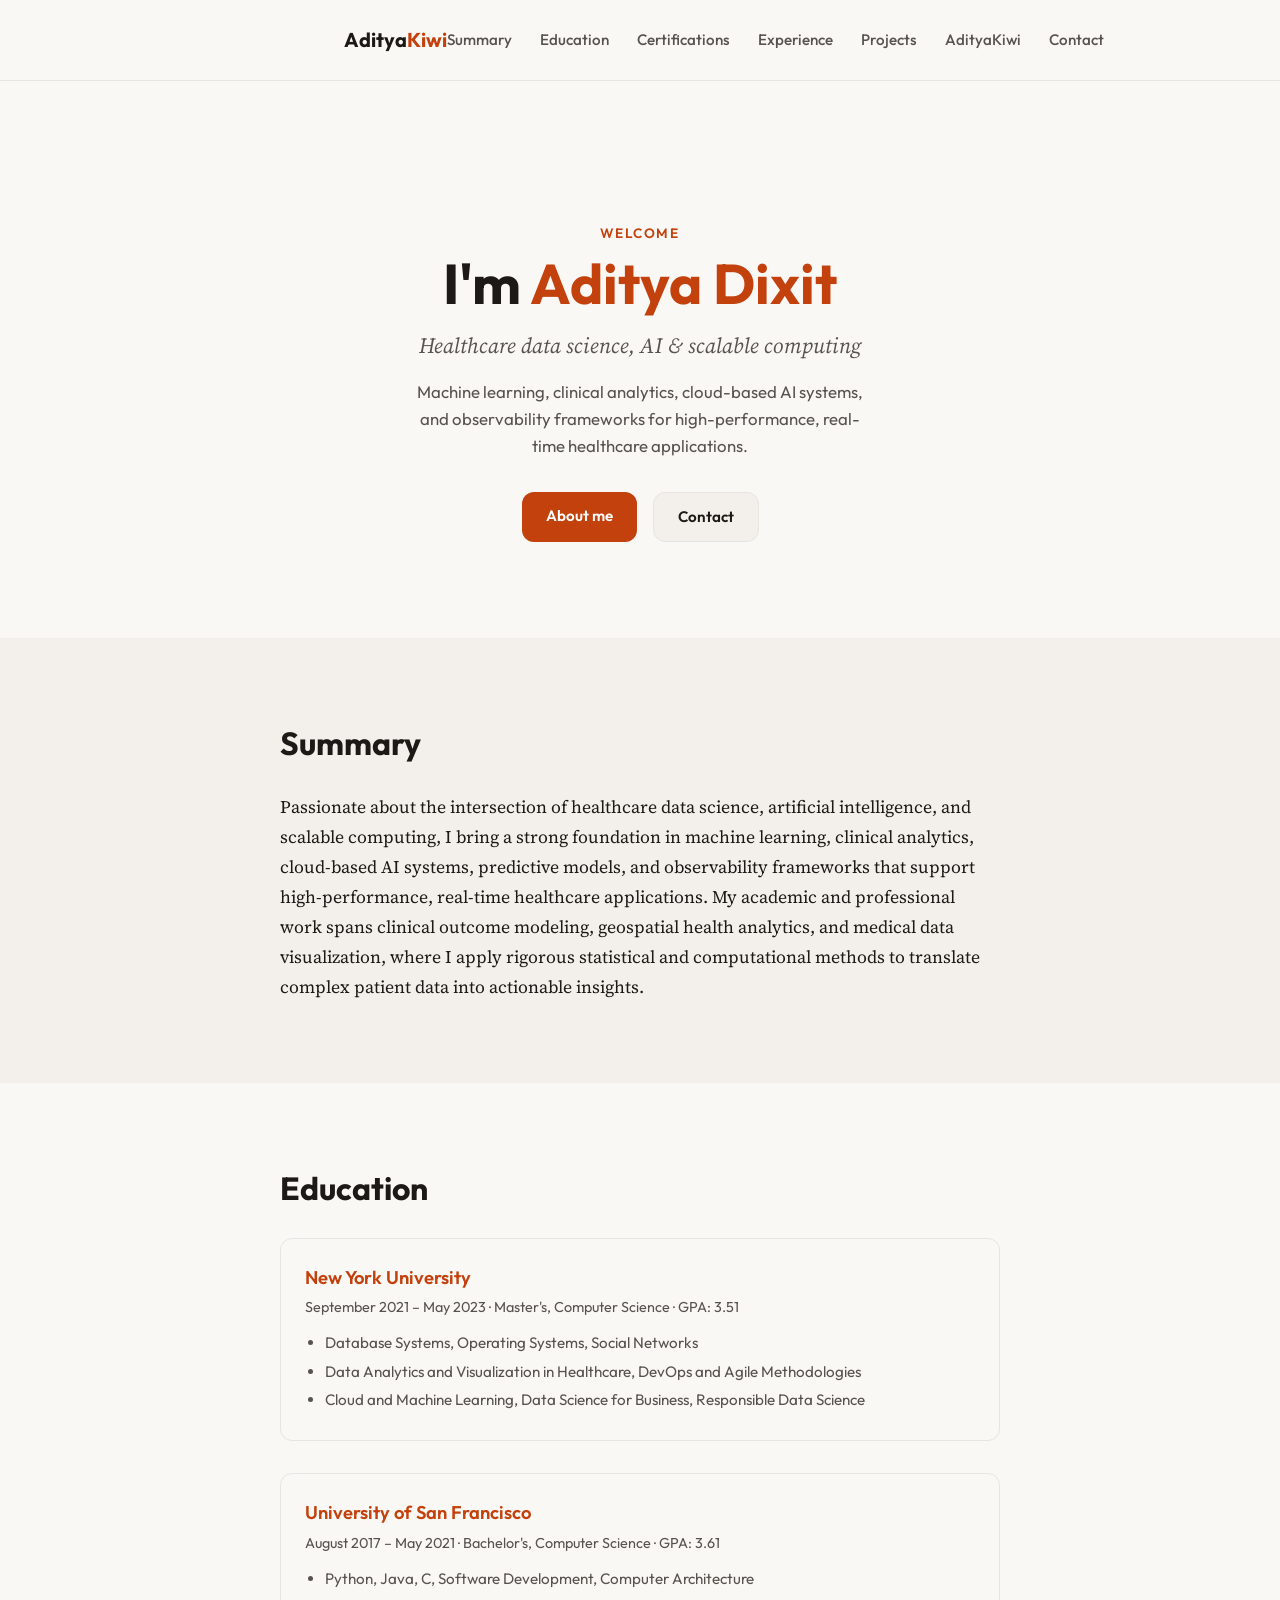
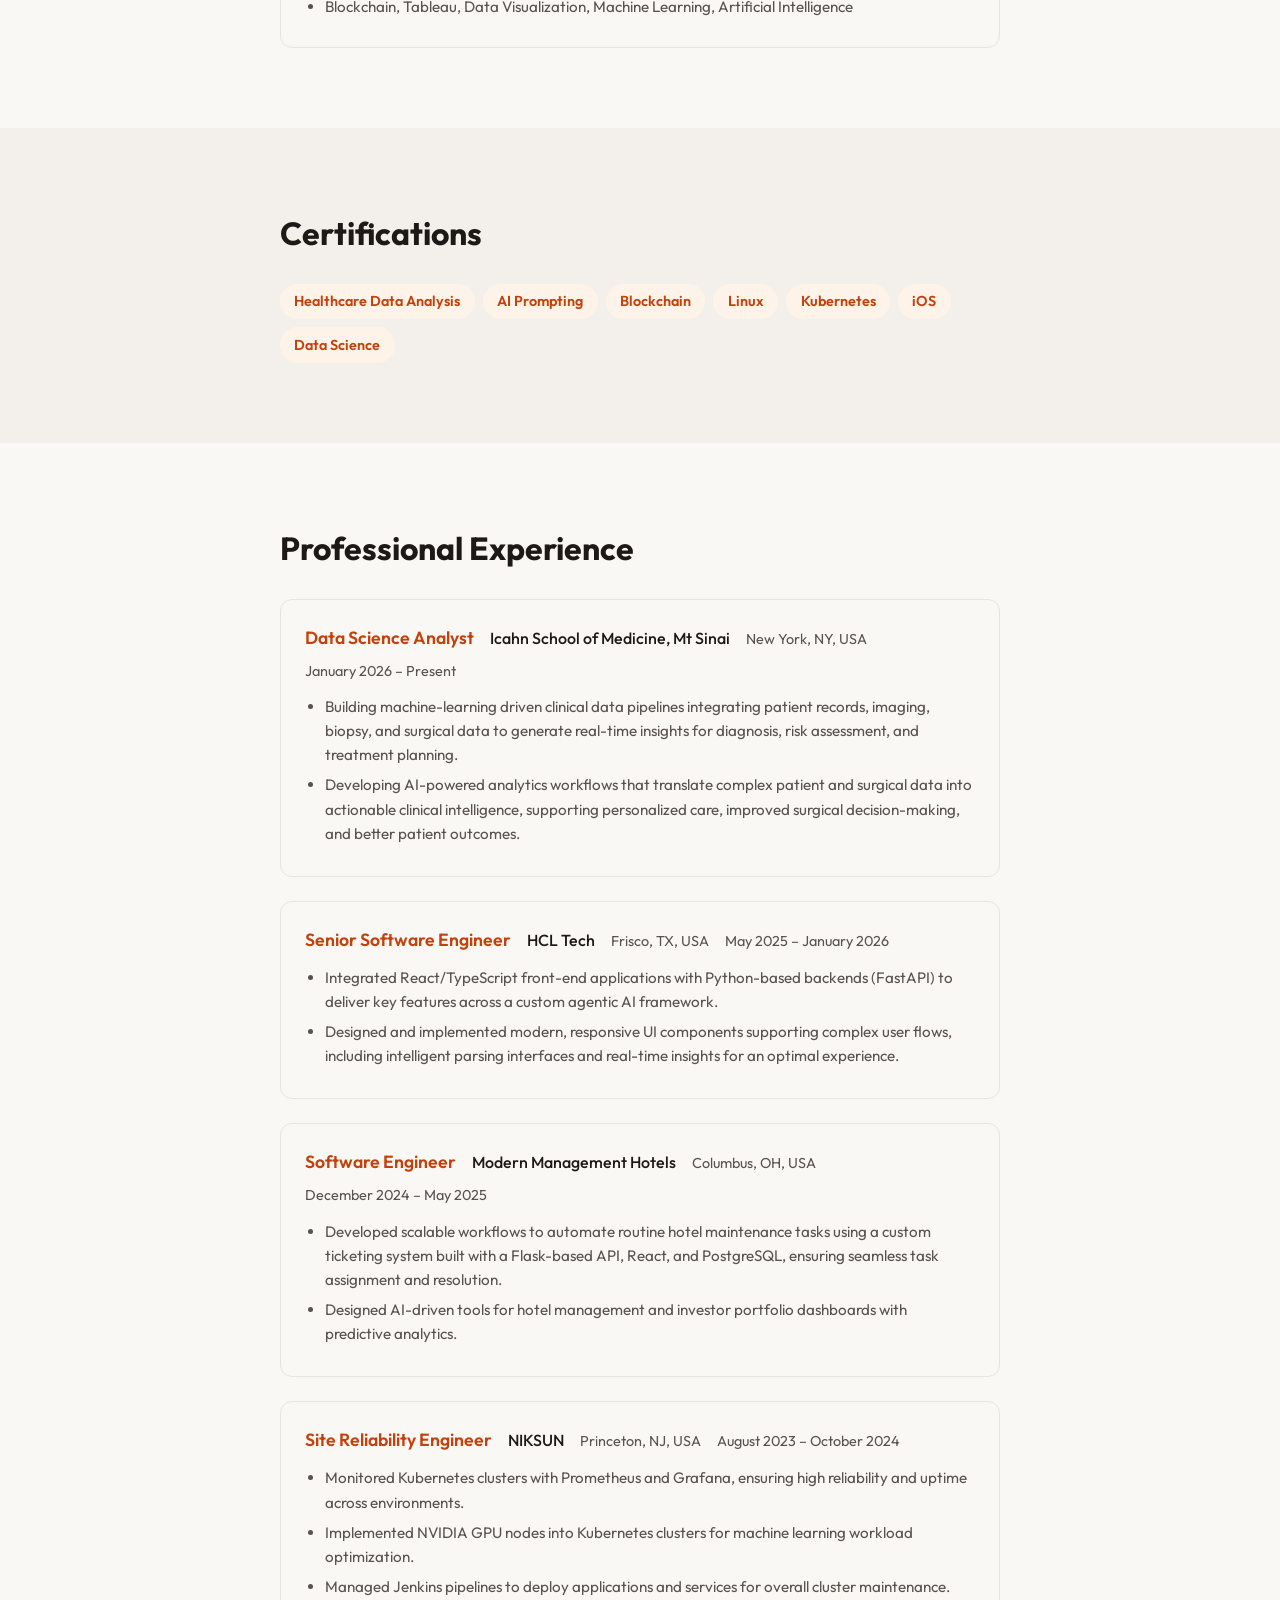
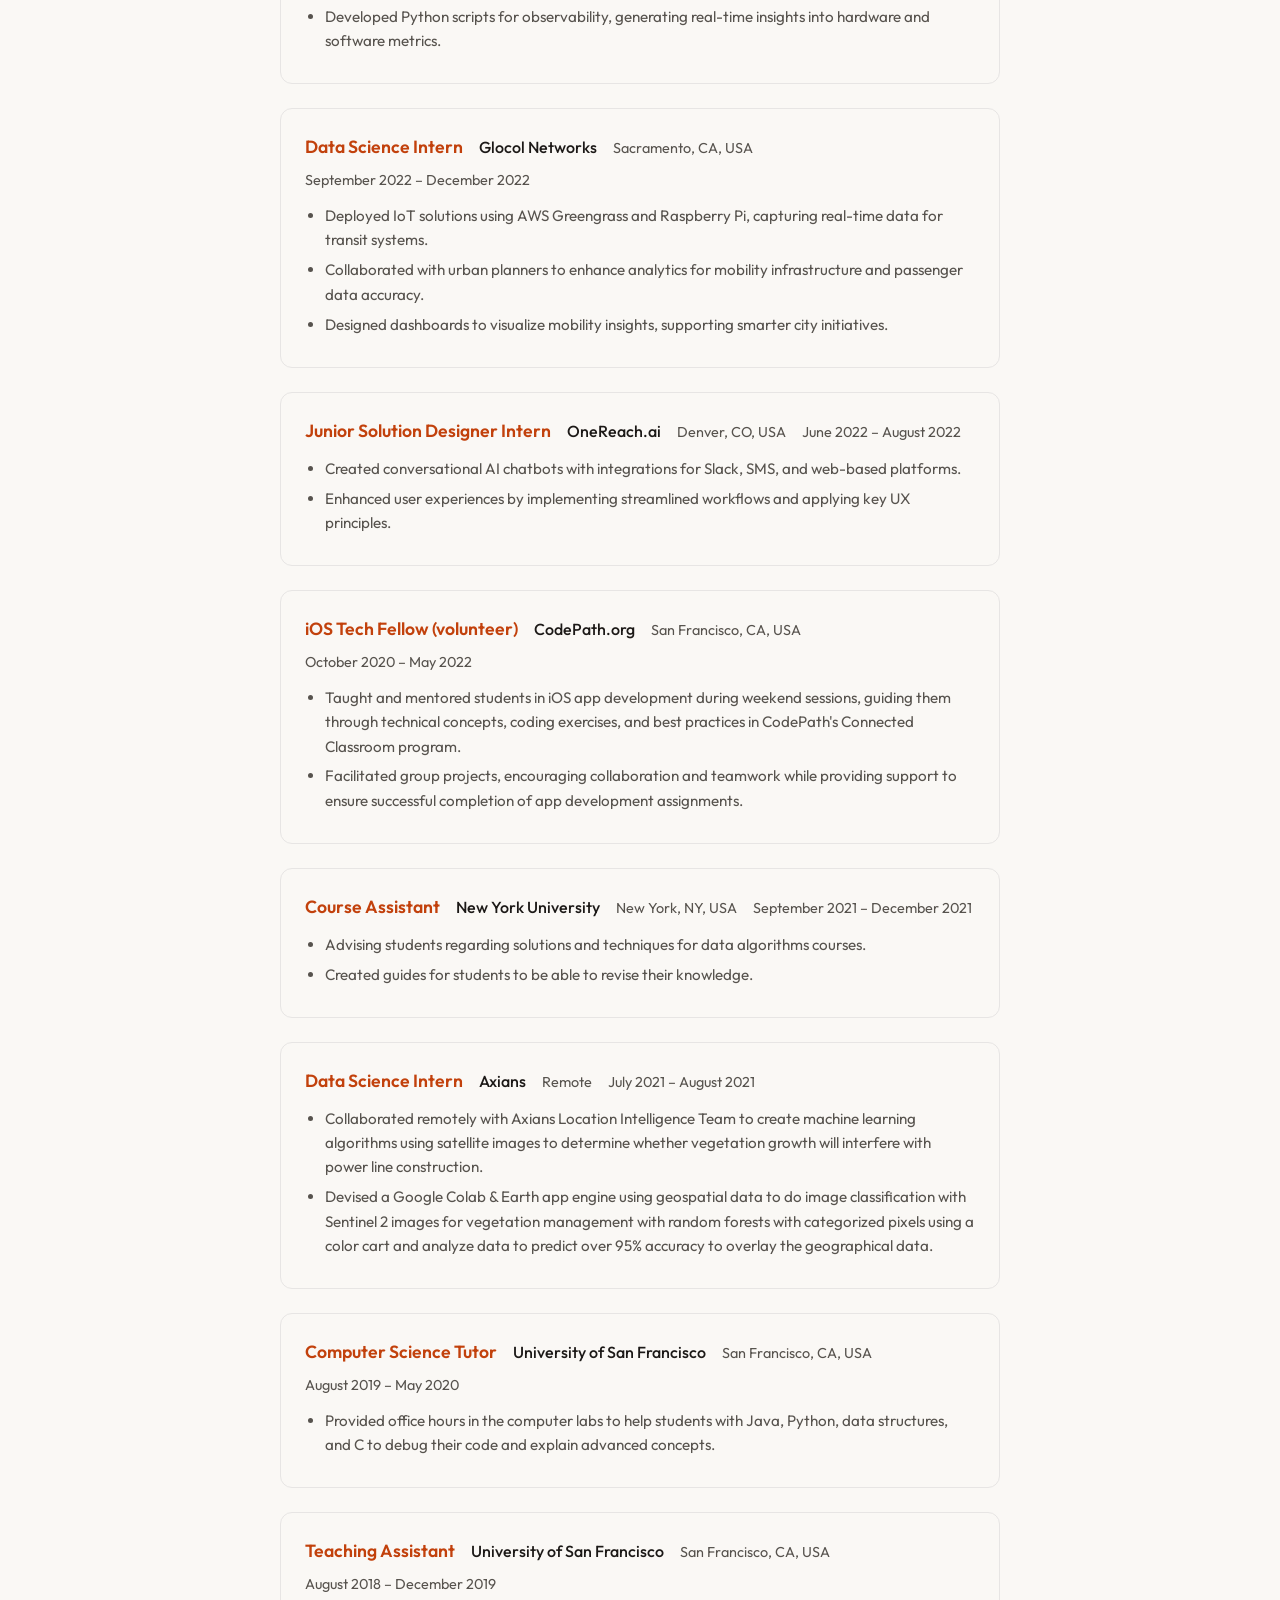
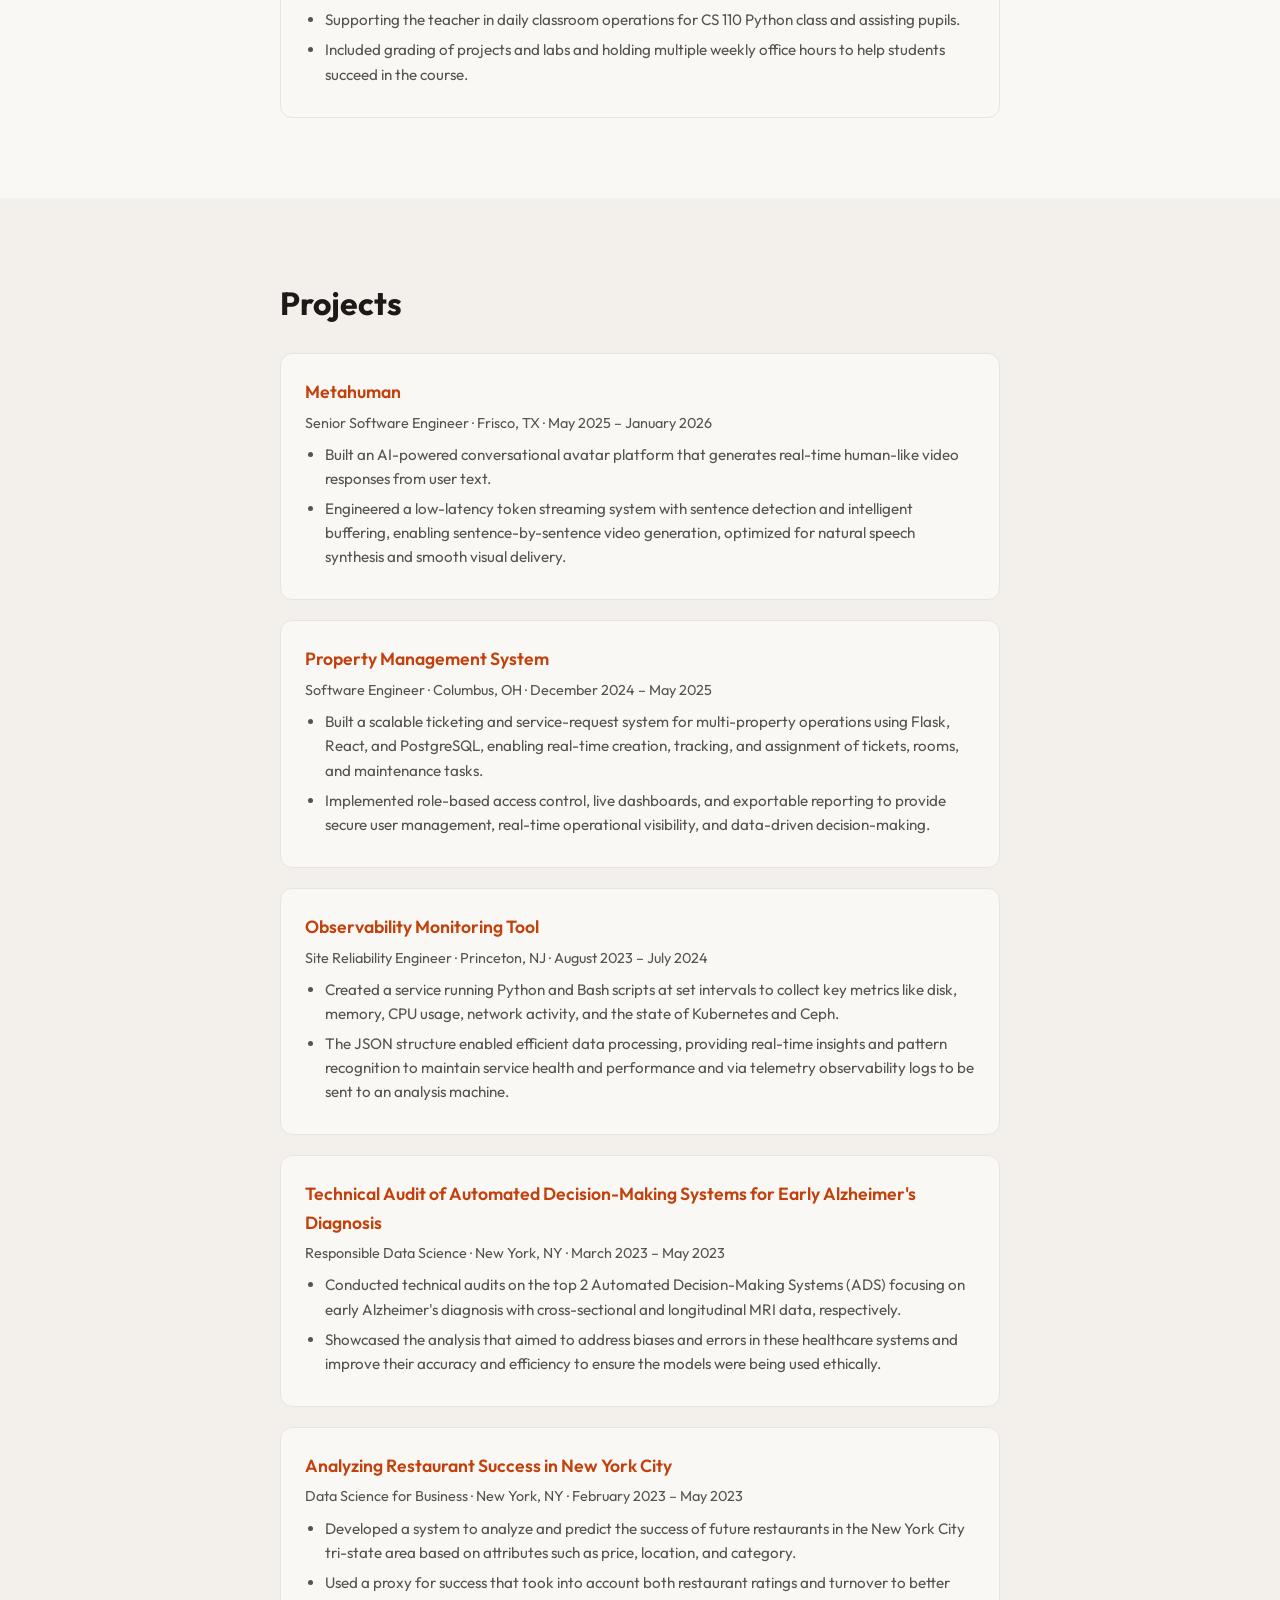
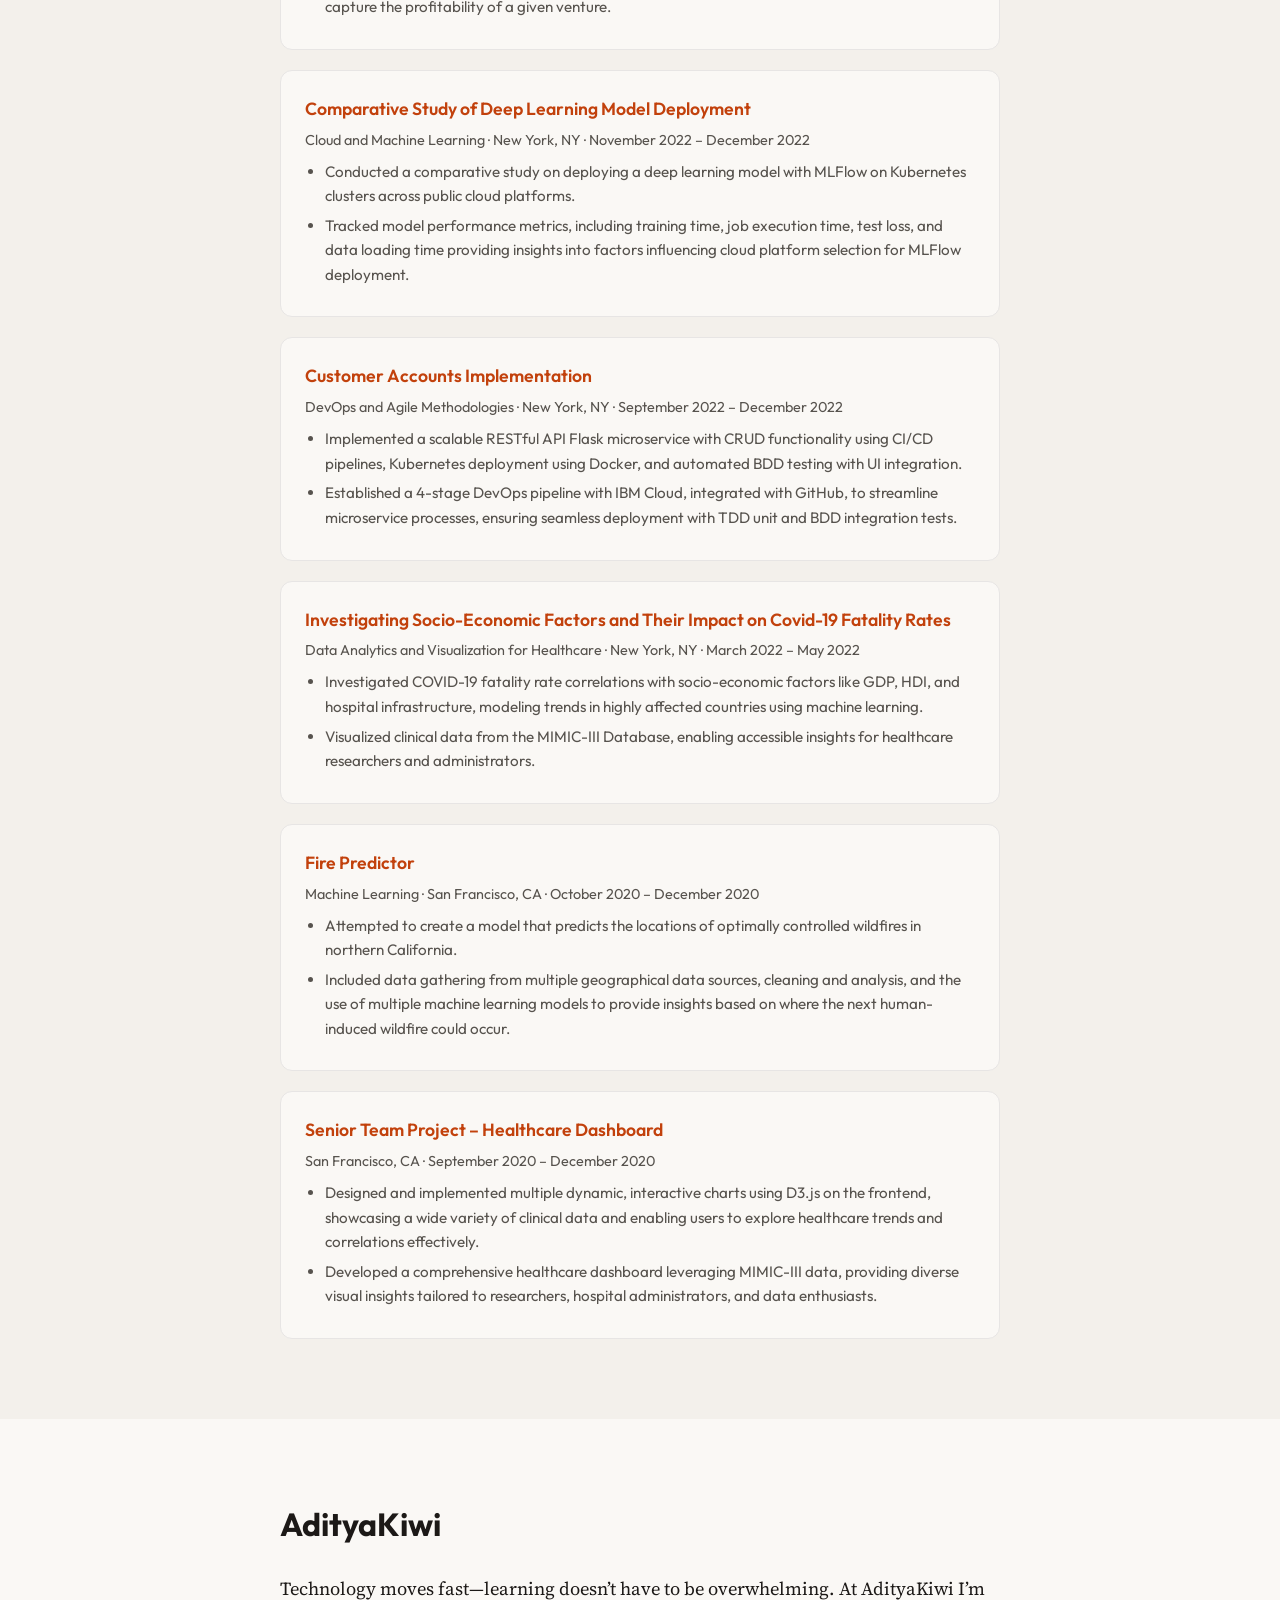
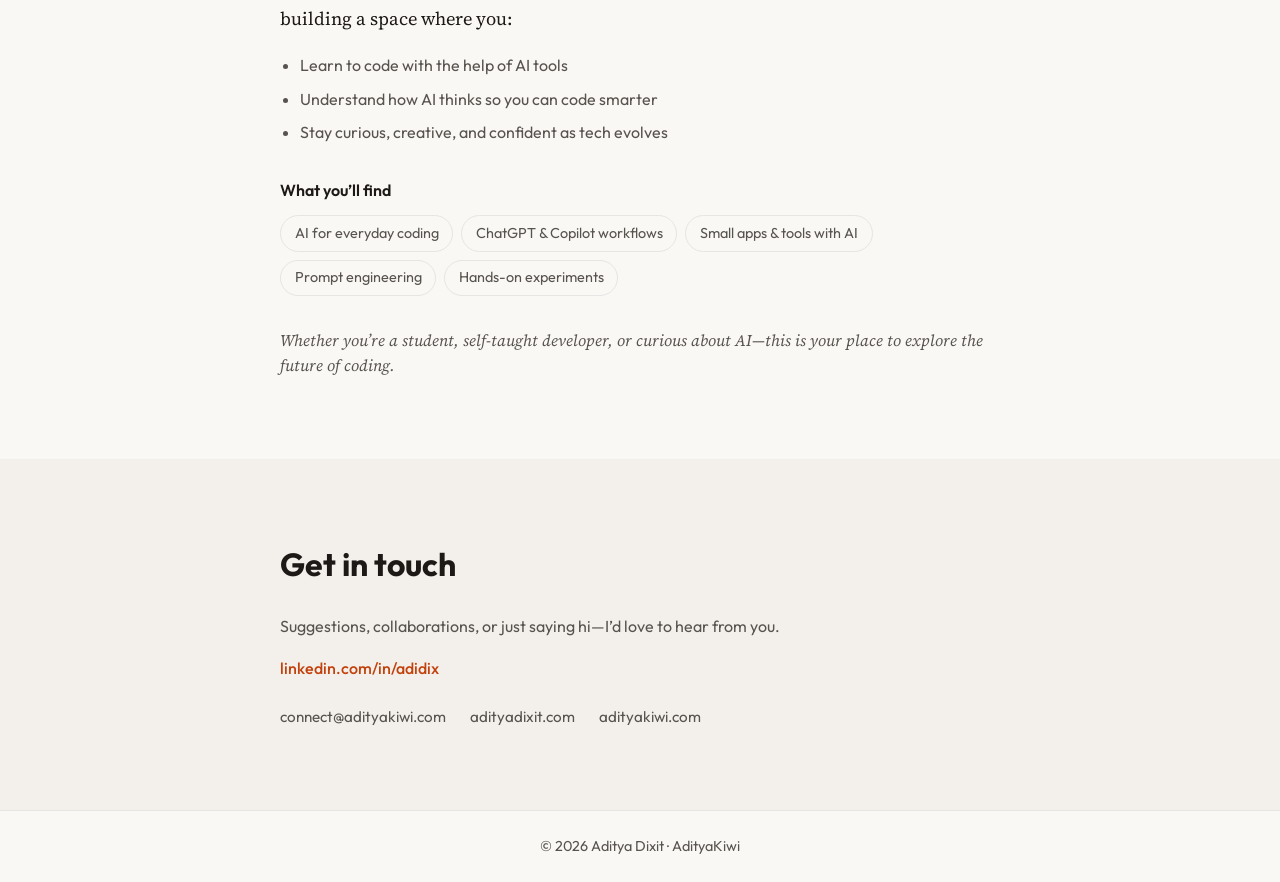
==== index.html @ f62cc9ef "Initial site with resume" ====
<!DOCTYPE html>
<html lang="en">
<head>
  <meta charset="UTF-8" />
  <meta name="viewport" content="width=device-width, initial-scale=1.0" />
  <title>Aditya Dixit · AdityaKiwi</title>
  <meta name="description" content="Aditya Dixit — Healthcare data science, AI, and scalable computing. Data Science Analyst at Icahn School of Medicine, Mt Sinai." />
  <link rel="preconnect" href="https://fonts.googleapis.com" />
  <link rel="preconnect" href="https://fonts.gstatic.com" crossorigin />
  <link href="https://fonts.googleapis.com/css2?family=Outfit:wght@400;500;600;700&family=Source+Serif+4:ital,wght@0,400;0,600;1,400&display=swap" rel="stylesheet" />
  <link rel="stylesheet" href="styles.css" />
</head>
<body>
  <header class="site-header">
    <nav class="nav">
      <a href="#top" class="logo">Aditya<span class="logo-kiwi">Kiwi</span></a>
      <ul class="nav-links">
        <li><a href="#summary">Summary</a></li>
        <li><a href="#education">Education</a></li>
        <li><a href="#certifications">Certifications</a></li>
        <li><a href="#experience">Experience</a></li>
        <li><a href="#projects">Projects</a></li>
        <li><a href="#adityakiwi">AdityaKiwi</a></li>
        <li><a href="#contact">Contact</a></li>
      </ul>
      <button class="nav-toggle" aria-label="Toggle menu">
        <span></span><span></span><span></span>
      </button>
    </nav>
  </header>

  <main id="top">
    <section class="hero">
      <p class="hero-label">Welcome</p>
      <h1 class="hero-title">I'm <span class="name">Aditya Dixit</span></h1>
      <p class="hero-tagline">Healthcare data science, AI & scalable computing</p>
      <p class="hero-bio">Machine learning, clinical analytics, cloud-based AI systems, and observability frameworks for high-performance, real-time healthcare applications.</p>
      <div class="hero-cta">
        <a href="#summary" class="btn btn-primary">About me</a>
        <a href="#contact" class="btn btn-secondary">Contact</a>
      </div>
    </section>

    <section id="summary" class="section summary">
      <div class="container">
        <h2 class="section-title">Summary</h2>
        <p class="summary-text">Passionate about the intersection of healthcare data science, artificial intelligence, and scalable computing, I bring a strong foundation in machine learning, clinical analytics, cloud-based AI systems, predictive models, and observability frameworks that support high-performance, real-time healthcare applications. My academic and professional work spans clinical outcome modeling, geospatial health analytics, and medical data visualization, where I apply rigorous statistical and computational methods to translate complex patient data into actionable insights.</p>
      </div>
    </section>

    <section id="education" class="section education">
      <div class="container">
        <h2 class="section-title">Education</h2>
        <div class="edu-list">
          <article class="edu-item">
            <div class="edu-header">
              <h3 class="edu-school">New York University</h3>
              <span class="edu-meta">September 2021 – May 2023 · Master's, Computer Science · GPA: 3.51</span>
            </div>
            <ul class="edu-details">
              <li>Database Systems, Operating Systems, Social Networks</li>
              <li>Data Analytics and Visualization in Healthcare, DevOps and Agile Methodologies</li>
              <li>Cloud and Machine Learning, Data Science for Business, Responsible Data Science</li>
            </ul>
          </article>
          <article class="edu-item">
            <div class="edu-header">
              <h3 class="edu-school">University of San Francisco</h3>
              <span class="edu-meta">August 2017 – May 2021 · Bachelor's, Computer Science · GPA: 3.61</span>
            </div>
            <ul class="edu-details">
              <li>Python, Java, C, Software Development, Computer Architecture</li>
              <li>Blockchain, Tableau, Data Visualization, Machine Learning, Artificial Intelligence</li>
            </ul>
          </article>
        </div>
      </div>
    </section>

    <section id="certifications" class="section certifications">
      <div class="container">
        <h2 class="section-title">Certifications</h2>
        <div class="cert-tags">
          <span>Healthcare Data Analysis</span>
          <span>AI Prompting</span>
          <span>Blockchain</span>
          <span>Linux</span>
          <span>Kubernetes</span>
          <span>iOS</span>
          <span>Data Science</span>
        </div>
      </div>
    </section>

    <section id="experience" class="section experience">
      <div class="container">
        <h2 class="section-title">Professional Experience</h2>
        <div class="exp-list">
          <article class="exp-item">
            <div class="exp-header">
              <h3 class="exp-role">Data Science Analyst</h3>
              <span class="exp-company">Icahn School of Medicine, Mt Sinai</span>
              <span class="exp-place">New York, NY, USA</span>
              <span class="exp-date">January 2026 – Present</span>
            </div>
            <ul class="exp-bullets">
              <li>Building machine-learning driven clinical data pipelines integrating patient records, imaging, biopsy, and surgical data to generate real-time insights for diagnosis, risk assessment, and treatment planning.</li>
              <li>Developing AI-powered analytics workflows that translate complex patient and surgical data into actionable clinical intelligence, supporting personalized care, improved surgical decision-making, and better patient outcomes.</li>
            </ul>
          </article>
          <article class="exp-item">
            <div class="exp-header">
              <h3 class="exp-role">Senior Software Engineer</h3>
              <span class="exp-company">HCL Tech</span>
              <span class="exp-place">Frisco, TX, USA</span>
              <span class="exp-date">May 2025 – January 2026</span>
            </div>
            <ul class="exp-bullets">
              <li>Integrated React/TypeScript front-end applications with Python-based backends (FastAPI) to deliver key features across a custom agentic AI framework.</li>
              <li>Designed and implemented modern, responsive UI components supporting complex user flows, including intelligent parsing interfaces and real-time insights for an optimal experience.</li>
            </ul>
          </article>
          <article class="exp-item">
            <div class="exp-header">
              <h3 class="exp-role">Software Engineer</h3>
              <span class="exp-company">Modern Management Hotels</span>
              <span class="exp-place">Columbus, OH, USA</span>
              <span class="exp-date">December 2024 – May 2025</span>
            </div>
            <ul class="exp-bullets">
              <li>Developed scalable workflows to automate routine hotel maintenance tasks using a custom ticketing system built with a Flask-based API, React, and PostgreSQL, ensuring seamless task assignment and resolution.</li>
              <li>Designed AI-driven tools for hotel management and investor portfolio dashboards with predictive analytics.</li>
            </ul>
          </article>
          <article class="exp-item">
            <div class="exp-header">
              <h3 class="exp-role">Site Reliability Engineer</h3>
              <span class="exp-company">NIKSUN</span>
              <span class="exp-place">Princeton, NJ, USA</span>
              <span class="exp-date">August 2023 – October 2024</span>
            </div>
            <ul class="exp-bullets">
              <li>Monitored Kubernetes clusters with Prometheus and Grafana, ensuring high reliability and uptime across environments.</li>
              <li>Implemented NVIDIA GPU nodes into Kubernetes clusters for machine learning workload optimization.</li>
              <li>Managed Jenkins pipelines to deploy applications and services for overall cluster maintenance.</li>
              <li>Developed Python scripts for observability, generating real-time insights into hardware and software metrics.</li>
            </ul>
          </article>
          <article class="exp-item">
            <div class="exp-header">
              <h3 class="exp-role">Data Science Intern</h3>
              <span class="exp-company">Glocol Networks</span>
              <span class="exp-place">Sacramento, CA, USA</span>
              <span class="exp-date">September 2022 – December 2022</span>
            </div>
            <ul class="exp-bullets">
              <li>Deployed IoT solutions using AWS Greengrass and Raspberry Pi, capturing real-time data for transit systems.</li>
              <li>Collaborated with urban planners to enhance analytics for mobility infrastructure and passenger data accuracy.</li>
              <li>Designed dashboards to visualize mobility insights, supporting smarter city initiatives.</li>
            </ul>
          </article>
          <article class="exp-item">
            <div class="exp-header">
              <h3 class="exp-role">Junior Solution Designer Intern</h3>
              <span class="exp-company">OneReach.ai</span>
              <span class="exp-place">Denver, CO, USA</span>
              <span class="exp-date">June 2022 – August 2022</span>
            </div>
            <ul class="exp-bullets">
              <li>Created conversational AI chatbots with integrations for Slack, SMS, and web-based platforms.</li>
              <li>Enhanced user experiences by implementing streamlined workflows and applying key UX principles.</li>
            </ul>
          </article>
          <article class="exp-item">
            <div class="exp-header">
              <h3 class="exp-role">iOS Tech Fellow (volunteer)</h3>
              <span class="exp-company">CodePath.org</span>
              <span class="exp-place">San Francisco, CA, USA</span>
              <span class="exp-date">October 2020 – May 2022</span>
            </div>
            <ul class="exp-bullets">
              <li>Taught and mentored students in iOS app development during weekend sessions, guiding them through technical concepts, coding exercises, and best practices in CodePath's Connected Classroom program.</li>
              <li>Facilitated group projects, encouraging collaboration and teamwork while providing support to ensure successful completion of app development assignments.</li>
            </ul>
          </article>
          <article class="exp-item">
            <div class="exp-header">
              <h3 class="exp-role">Course Assistant</h3>
              <span class="exp-company">New York University</span>
              <span class="exp-place">New York, NY, USA</span>
              <span class="exp-date">September 2021 – December 2021</span>
            </div>
            <ul class="exp-bullets">
              <li>Advising students regarding solutions and techniques for data algorithms courses.</li>
              <li>Created guides for students to be able to revise their knowledge.</li>
            </ul>
          </article>
          <article class="exp-item">
            <div class="exp-header">
              <h3 class="exp-role">Data Science Intern</h3>
              <span class="exp-company">Axians</span>
              <span class="exp-place">Remote</span>
              <span class="exp-date">July 2021 – August 2021</span>
            </div>
            <ul class="exp-bullets">
              <li>Collaborated remotely with Axians Location Intelligence Team to create machine learning algorithms using satellite images to determine whether vegetation growth will interfere with power line construction.</li>
              <li>Devised a Google Colab & Earth app engine using geospatial data to do image classification with Sentinel 2 images for vegetation management with random forests with categorized pixels using a color cart and analyze data to predict over 95% accuracy to overlay the geographical data.</li>
            </ul>
          </article>
          <article class="exp-item">
            <div class="exp-header">
              <h3 class="exp-role">Computer Science Tutor</h3>
              <span class="exp-company">University of San Francisco</span>
              <span class="exp-place">San Francisco, CA, USA</span>
              <span class="exp-date">August 2019 – May 2020</span>
            </div>
            <ul class="exp-bullets">
              <li>Provided office hours in the computer labs to help students with Java, Python, data structures, and C to debug their code and explain advanced concepts.</li>
            </ul>
          </article>
          <article class="exp-item">
            <div class="exp-header">
              <h3 class="exp-role">Teaching Assistant</h3>
              <span class="exp-company">University of San Francisco</span>
              <span class="exp-place">San Francisco, CA, USA</span>
              <span class="exp-date">August 2018 – December 2019</span>
            </div>
            <ul class="exp-bullets">
              <li>Supporting the teacher in daily classroom operations for CS 110 Python class and assisting pupils.</li>
              <li>Included grading of projects and labs and holding multiple weekly office hours to help students succeed in the course.</li>
            </ul>
          </article>
        </div>
      </div>
    </section>

    <section id="projects" class="section projects">
      <div class="container">
        <h2 class="section-title">Projects</h2>
        <div class="project-list">
          <article class="project-card">
            <h3>Metahuman</h3>
            <p class="project-meta">Senior Software Engineer · Frisco, TX · May 2025 – January 2026</p>
            <ul class="project-bullets">
              <li>Built an AI-powered conversational avatar platform that generates real-time human-like video responses from user text.</li>
              <li>Engineered a low-latency token streaming system with sentence detection and intelligent buffering, enabling sentence-by-sentence video generation, optimized for natural speech synthesis and smooth visual delivery.</li>
            </ul>
          </article>
          <article class="project-card">
            <h3>Property Management System</h3>
            <p class="project-meta">Software Engineer · Columbus, OH · December 2024 – May 2025</p>
            <ul class="project-bullets">
              <li>Built a scalable ticketing and service-request system for multi-property operations using Flask, React, and PostgreSQL, enabling real-time creation, tracking, and assignment of tickets, rooms, and maintenance tasks.</li>
              <li>Implemented role-based access control, live dashboards, and exportable reporting to provide secure user management, real-time operational visibility, and data-driven decision-making.</li>
            </ul>
          </article>
          <article class="project-card">
            <h3>Observability Monitoring Tool</h3>
            <p class="project-meta">Site Reliability Engineer · Princeton, NJ · August 2023 – July 2024</p>
            <ul class="project-bullets">
              <li>Created a service running Python and Bash scripts at set intervals to collect key metrics like disk, memory, CPU usage, network activity, and the state of Kubernetes and Ceph.</li>
              <li>The JSON structure enabled efficient data processing, providing real-time insights and pattern recognition to maintain service health and performance and via telemetry observability logs to be sent to an analysis machine.</li>
            </ul>
          </article>
          <article class="project-card">
            <h3>Technical Audit of Automated Decision-Making Systems for Early Alzheimer's Diagnosis</h3>
            <p class="project-meta">Responsible Data Science · New York, NY · March 2023 – May 2023</p>
            <ul class="project-bullets">
              <li>Conducted technical audits on the top 2 Automated Decision-Making Systems (ADS) focusing on early Alzheimer's diagnosis with cross-sectional and longitudinal MRI data, respectively.</li>
              <li>Showcased the analysis that aimed to address biases and errors in these healthcare systems and improve their accuracy and efficiency to ensure the models were being used ethically.</li>
            </ul>
          </article>
          <article class="project-card">
            <h3>Analyzing Restaurant Success in New York City</h3>
            <p class="project-meta">Data Science for Business · New York, NY · February 2023 – May 2023</p>
            <ul class="project-bullets">
              <li>Developed a system to analyze and predict the success of future restaurants in the New York City tri-state area based on attributes such as price, location, and category.</li>
              <li>Used a proxy for success that took into account both restaurant ratings and turnover to better capture the profitability of a given venture.</li>
            </ul>
          </article>
          <article class="project-card">
            <h3>Comparative Study of Deep Learning Model Deployment</h3>
            <p class="project-meta">Cloud and Machine Learning · New York, NY · November 2022 – December 2022</p>
            <ul class="project-bullets">
              <li>Conducted a comparative study on deploying a deep learning model with MLFlow on Kubernetes clusters across public cloud platforms.</li>
              <li>Tracked model performance metrics, including training time, job execution time, test loss, and data loading time providing insights into factors influencing cloud platform selection for MLFlow deployment.</li>
            </ul>
          </article>
          <article class="project-card">
            <h3>Customer Accounts Implementation</h3>
            <p class="project-meta">DevOps and Agile Methodologies · New York, NY · September 2022 – December 2022</p>
            <ul class="project-bullets">
              <li>Implemented a scalable RESTful API Flask microservice with CRUD functionality using CI/CD pipelines, Kubernetes deployment using Docker, and automated BDD testing with UI integration.</li>
              <li>Established a 4-stage DevOps pipeline with IBM Cloud, integrated with GitHub, to streamline microservice processes, ensuring seamless deployment with TDD unit and BDD integration tests.</li>
            </ul>
          </article>
          <article class="project-card">
            <h3>Investigating Socio-Economic Factors and Their Impact on Covid-19 Fatality Rates</h3>
            <p class="project-meta">Data Analytics and Visualization for Healthcare · New York, NY · March 2022 – May 2022</p>
            <ul class="project-bullets">
              <li>Investigated COVID-19 fatality rate correlations with socio-economic factors like GDP, HDI, and hospital infrastructure, modeling trends in highly affected countries using machine learning.</li>
              <li>Visualized clinical data from the MIMIC-III Database, enabling accessible insights for healthcare researchers and administrators.</li>
            </ul>
          </article>
          <article class="project-card">
            <h3>Fire Predictor</h3>
            <p class="project-meta">Machine Learning · San Francisco, CA · October 2020 – December 2020</p>
            <ul class="project-bullets">
              <li>Attempted to create a model that predicts the locations of optimally controlled wildfires in northern California.</li>
              <li>Included data gathering from multiple geographical data sources, cleaning and analysis, and the use of multiple machine learning models to provide insights based on where the next human-induced wildfire could occur.</li>
            </ul>
          </article>
          <article class="project-card">
            <h3>Senior Team Project – Healthcare Dashboard</h3>
            <p class="project-meta">San Francisco, CA · September 2020 – December 2020</p>
            <ul class="project-bullets">
              <li>Designed and implemented multiple dynamic, interactive charts using D3.js on the frontend, showcasing a wide variety of clinical data and enabling users to explore healthcare trends and correlations effectively.</li>
              <li>Developed a comprehensive healthcare dashboard leveraging MIMIC-III data, providing diverse visual insights tailored to researchers, hospital administrators, and data enthusiasts.</li>
            </ul>
          </article>
        </div>
      </div>
    </section>

    <section id="adityakiwi" class="section adityakiwi">
      <div class="container">
        <h2 class="section-title">AdityaKiwi</h2>
        <p class="adityakiwi-intro">Technology moves fast—learning doesn’t have to be overwhelming. At AdityaKiwi I’m building a space where you:</p>
        <ul class="adityakiwi-list">
          <li>Learn to code with the help of AI tools</li>
          <li>Understand how AI thinks so you can code smarter</li>
          <li>Stay curious, creative, and confident as tech evolves</li>
        </ul>
        <div class="adityakiwi-topics">
          <h3>What you’ll find</h3>
          <div class="topic-tags">
            <span>AI for everyday coding</span>
            <span>ChatGPT & Copilot workflows</span>
            <span>Small apps & tools with AI</span>
            <span>Prompt engineering</span>
            <span>Hands-on experiments</span>
          </div>
        </div>
        <p class="adityakiwi-cta">Whether you’re a student, self-taught developer, or curious about AI—this is your place to explore the future of coding.</p>
      </div>
    </section>

    <section id="contact" class="section contact">
      <div class="container">
        <h2 class="section-title">Get in touch</h2>
        <p class="contact-text">Suggestions, collaborations, or just saying hi—I’d love to hear from you.</p>
        <div class="contact-main">
          <a href="https://linkedin.com/in/adidix" target="_blank" rel="noopener" class="contact-item">linkedin.com/in/adidix</a>
        </div>
        <div class="contact-links">
          <a href="mailto:connect@adityakiwi.com">connect@adityakiwi.com</a>
          <a href="https://adityadixit.com" target="_blank" rel="noopener">adityadixit.com</a>
          <a href="https://adityakiwi.com" target="_blank" rel="noopener">adityakiwi.com</a>
        </div>
      </div>
    </section>
  </main>

  <footer class="site-footer">
    <div class="container">
      <p>© <span id="year"></span> Aditya Dixit · AdityaKiwi</p>
    </div>
  </footer>

  <script src="main.js"></script>
</body>
</html>
---- styles.css ----
/* --- Variables --- */
:root {
  --bg: #faf8f5;
  --bg-section: #f3f0eb;
  --text: #1c1917;
  --text-muted: #57534e;
  --accent: #c2410c;
  --accent-soft: #fef3e8;
  --border: #e7e5e4;
  --font-sans: "Outfit", system-ui, sans-serif;
  --font-serif: "Source Serif 4", Georgia, serif;
  --container: min(90vw, 720px);
  --space: 1.5rem;
  --radius: 12px;
}

/* --- Reset & base --- */
*, *::before, *::after { box-sizing: border-box; }
html { scroll-behavior: smooth; }
body {
  margin: 0;
  font-family: var(--font-sans);
  font-size: 1rem;
  line-height: 1.6;
  color: var(--text);
  background: var(--bg);
}

a { color: var(--accent); text-decoration: none; }
a:hover { text-decoration: underline; }

/* --- Header --- */
.site-header {
  position: sticky;
  top: 0;
  z-index: 100;
  background: rgba(250, 248, 245, 0.92);
  backdrop-filter: blur(10px);
  border-bottom: 1px solid var(--border);
}

.nav {
  max-width: var(--container);
  margin: 0 auto;
  padding: var(--space) 5vw;
  display: flex;
  align-items: center;
  justify-content: space-between;
}

.logo {
  font-weight: 700;
  font-size: 1.25rem;
  color: var(--text);
}
.logo:hover { text-decoration: none; }
.logo-kiwi { color: var(--accent); }

.nav-links {
  list-style: none;
  margin: 0;
  padding: 0;
  display: flex;
  gap: 1.75rem;
}
.nav-links a {
  color: var(--text-muted);
  font-weight: 500;
  font-size: 0.95rem;
}
.nav-links a:hover { color: var(--accent); }

.nav-toggle {
  display: none;
  flex-direction: column;
  gap: 5px;
  background: none;
  border: none;
  cursor: pointer;
  padding: 4px;
}
.nav-toggle span {
  width: 22px;
  height: 2px;
  background: var(--text);
}

/* --- Hero --- */
.hero {
  padding: clamp(4rem, 12vw, 8rem) 5vw clamp(4rem, 10vw, 6rem);
  text-align: center;
  max-width: var(--container);
  margin: 0 auto;
}

.hero-label {
  font-size: 0.85rem;
  text-transform: uppercase;
  letter-spacing: 0.12em;
  color: var(--accent);
  font-weight: 600;
  margin-bottom: 0.5rem;
}

.hero-title {
  font-size: clamp(2.25rem, 6vw, 3.5rem);
  font-weight: 700;
  line-height: 1.15;
  margin: 0 0 0.75rem;
}
.name { color: var(--accent); }

.hero-tagline {
  font-family: var(--font-serif);
  font-size: clamp(1.1rem, 2.5vw, 1.35rem);
  color: var(--text-muted);
  margin: 0 0 1rem;
  font-style: italic;
}

.hero-bio {
  color: var(--text-muted);
  max-width: 42ch;
  margin: 0 auto 2rem;
  font-size: 1.05rem;
}

.hero-cta {
  display: flex;
  gap: 1rem;
  justify-content: center;
  flex-wrap: wrap;
}

/* --- Buttons --- */
.btn {
  display: inline-block;
  padding: 0.75rem 1.5rem;
  font-weight: 600;
  font-size: 0.95rem;
  border-radius: var(--radius);
  transition: transform 0.15s ease, box-shadow 0.15s ease;
}
.btn:hover { text-decoration: none; }
.btn-primary {
  background: var(--accent);
  color: #fff;
}
.btn-primary:hover {
  background: #a63509;
  transform: translateY(-1px);
  box-shadow: 0 4px 14px rgba(194, 65, 12, 0.35);
}
.btn-secondary {
  background: var(--bg-section);
  color: var(--text);
  border: 1px solid var(--border);
}
.btn-secondary:hover {
  background: var(--border);
  transform: translateY(-1px);
}

/* --- Sections --- */
.section {
  padding: clamp(3rem, 8vw, 5rem) 5vw;
}
.section:nth-child(even) { background: var(--bg-section); }

.container {
  max-width: var(--container);
  margin: 0 auto;
}

.section-title {
  font-size: clamp(1.5rem, 4vw, 2rem);
  font-weight: 700;
  margin: 0 0 1.5rem;
  color: var(--text);
}

/* --- Summary --- */
.summary-text {
  font-family: var(--font-serif);
  font-size: 1.1rem;
  line-height: 1.7;
  color: var(--text);
  margin: 0;
}

/* --- Education --- */
.edu-list {
  display: flex;
  flex-direction: column;
  gap: 2rem;
}
.edu-item {
  padding: 1.5rem;
  background: var(--bg);
  border: 1px solid var(--border);
  border-radius: var(--radius);
}
.edu-header {
  margin-bottom: 0.75rem;
}
.edu-school {
  margin: 0 0 0.25rem;
  font-size: 1.15rem;
  font-weight: 600;
  color: var(--accent);
}
.edu-meta {
  display: block;
  font-size: 0.9rem;
  color: var(--text-muted);
}
.edu-details {
  margin: 0;
  padding-left: 1.25rem;
  color: var(--text-muted);
  font-size: 0.95rem;
}
.edu-details li { margin-bottom: 0.25rem; }

/* --- Certifications --- */
.cert-tags {
  display: flex;
  flex-wrap: wrap;
  gap: 0.5rem;
}
.cert-tags span {
  padding: 0.4rem 0.9rem;
  background: var(--accent-soft);
  color: var(--accent);
  font-weight: 600;
  font-size: 0.9rem;
  border-radius: 999px;
}

/* --- Experience --- */
.exp-list {
  display: flex;
  flex-direction: column;
  gap: 1.5rem;
}
.exp-item {
  padding: 1.5rem;
  background: var(--bg);
  border: 1px solid var(--border);
  border-radius: var(--radius);
  transition: border-color 0.2s ease, box-shadow 0.2s ease;
}
.exp-item:hover {
  border-color: var(--accent);
  box-shadow: 0 4px 20px rgba(194, 65, 12, 0.08);
}
.exp-header {
  display: flex;
  flex-wrap: wrap;
  align-items: baseline;
  gap: 0.5rem 1rem;
  margin-bottom: 0.75rem;
}
.exp-role {
  margin: 0;
  font-size: 1.1rem;
  font-weight: 600;
  color: var(--accent);
}
.exp-company {
  font-weight: 500;
  color: var(--text);
}
.exp-place,
.exp-date {
  font-size: 0.9rem;
  color: var(--text-muted);
}
.exp-bullets {
  margin: 0;
  padding-left: 1.25rem;
  font-size: 0.95rem;
  color: var(--text-muted);
  line-height: 1.6;
}
.exp-bullets li { margin-bottom: 0.35rem; }

/* --- Projects --- */
.project-list {
  list-style: none;
  margin: 0;
  padding: 0;
  display: grid;
  gap: 1.25rem;
}

.project-card {
  padding: 1.5rem;
  background: var(--bg);
  border: 1px solid var(--border);
  border-radius: var(--radius);
  transition: border-color 0.2s ease, box-shadow 0.2s ease;
}
.project-card:hover {
  border-color: var(--accent);
  box-shadow: 0 4px 20px rgba(194, 65, 12, 0.08);
}

.project-card h3 {
  margin: 0 0 0.35rem;
  font-size: 1.1rem;
  font-weight: 600;
  color: var(--accent);
}
.project-meta {
  margin: 0 0 0.5rem;
  font-size: 0.9rem;
  color: var(--text-muted);
}
.project-bullets {
  margin: 0;
  padding-left: 1.25rem;
  font-size: 0.95rem;
  color: var(--text-muted);
  line-height: 1.6;
}
.project-bullets li { margin-bottom: 0.35rem; }

/* --- AdityaKiwi --- */
.adityakiwi-intro {
  font-family: var(--font-serif);
  font-size: 1.15rem;
  margin: 0 0 1.25rem;
  color: var(--text);
}

.adityakiwi-list {
  margin: 0 0 2rem;
  padding-left: 1.25rem;
}
.adityakiwi-list li {
  margin-bottom: 0.5rem;
  color: var(--text-muted);
}

.adityakiwi-topics h3 {
  font-size: 1rem;
  font-weight: 600;
  margin: 0 0 0.75rem;
  color: var(--text);
}

.topic-tags {
  display: flex;
  flex-wrap: wrap;
  gap: 0.5rem;
}
.topic-tags span {
  padding: 0.35rem 0.85rem;
  background: var(--bg);
  border: 1px solid var(--border);
  border-radius: 999px;
  font-size: 0.9rem;
  color: var(--text-muted);
}

.adityakiwi-cta {
  margin: 2rem 0 0;
  font-family: var(--font-serif);
  font-style: italic;
  color: var(--text-muted);
}

/* --- Contact --- */
.contact-text {
  margin: 0 0 1rem;
  color: var(--text-muted);
}

.contact-main {
  display: flex;
  flex-wrap: wrap;
  gap: 1rem 1.5rem;
  align-items: center;
}
.contact-item {
  font-size: 1rem;
  color: var(--accent);
  font-weight: 500;
}
.contact-item:hover { text-decoration: none; }

.contact-email {
  font-size: 1.15rem;
  font-weight: 600;
  color: var(--accent);
}
.contact-email:hover { text-decoration: none; }

.contact-links {
  margin-top: 1.5rem;
  display: flex;
  flex-wrap: wrap;
  gap: 1rem 1.5rem;
}
.contact-links a {
  color: var(--text-muted);
  font-size: 0.95rem;
}
.contact-links a:hover { color: var(--accent); }

/* --- Footer --- */
.site-footer {
  padding: var(--space) 5vw;
  border-top: 1px solid var(--border);
  text-align: center;
}
.site-footer p {
  margin: 0;
  font-size: 0.9rem;
  color: var(--text-muted);
}
.site-footer a { color: var(--text-muted); }

/* --- Mobile nav --- */
@media (max-width: 640px) {
  .nav-links {
    position: fixed;
    top: 0;
    right: 0;
    height: 100vh;
    width: min(280px, 85vw);
    background: var(--bg);
    flex-direction: column;
    padding: 5rem 1.5rem 1.5rem;
    gap: 1rem;
    border-left: 1px solid var(--border);
    transform: translateX(100%);
    transition: transform 0.25s ease;
    z-index: 99;
  }
  .nav-links.is-open { transform: translateX(0); }
  .nav-toggle { display: flex; }
  .nav-toggle[aria-expanded="true"] span:nth-child(1) {
    transform: rotate(45deg) translate(5px, 5px);
  }
  .nav-toggle[aria-expanded="true"] span:nth-child(2) { opacity: 0; }
  .nav-toggle[aria-expanded="true"] span:nth-child(3) {
    transform: rotate(-45deg) translate(5px, -5px);
  }
  .nav-toggle span { transition: transform 0.2s ease, opacity 0.2s ease; }
}
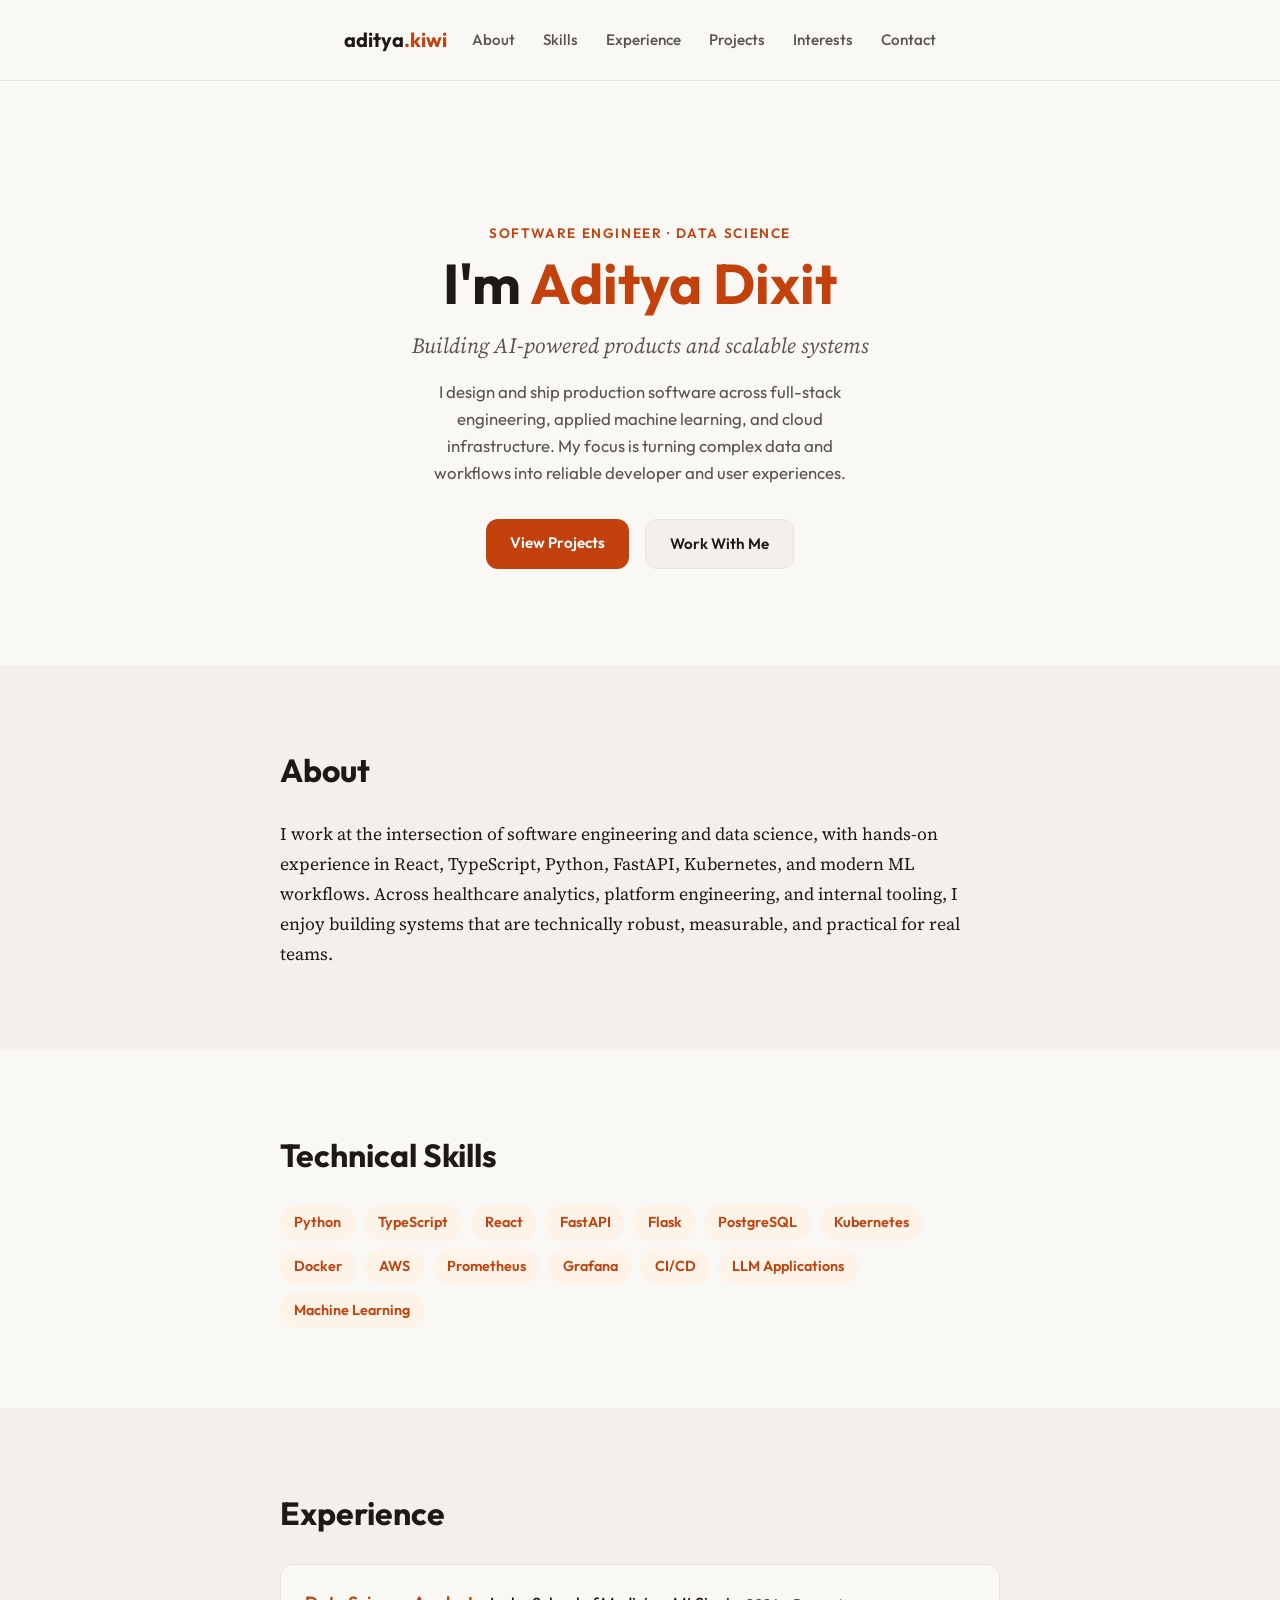
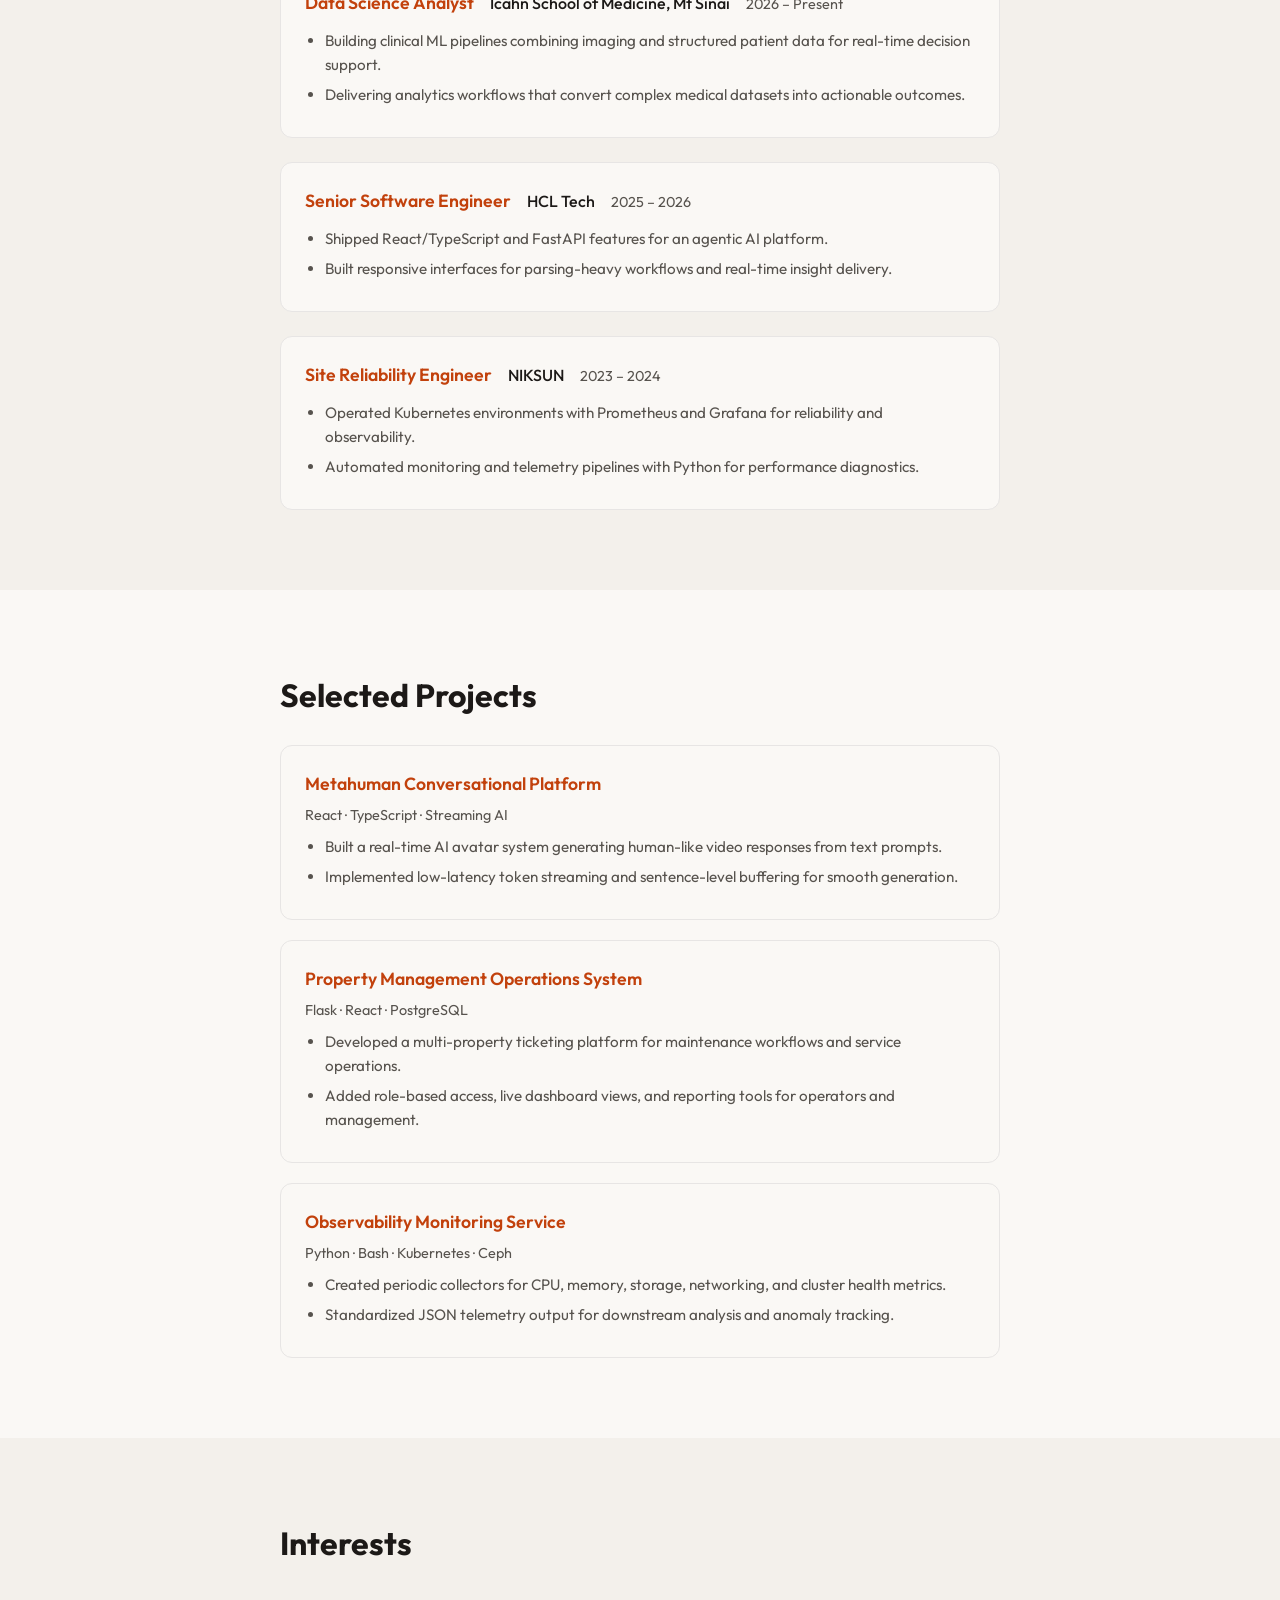
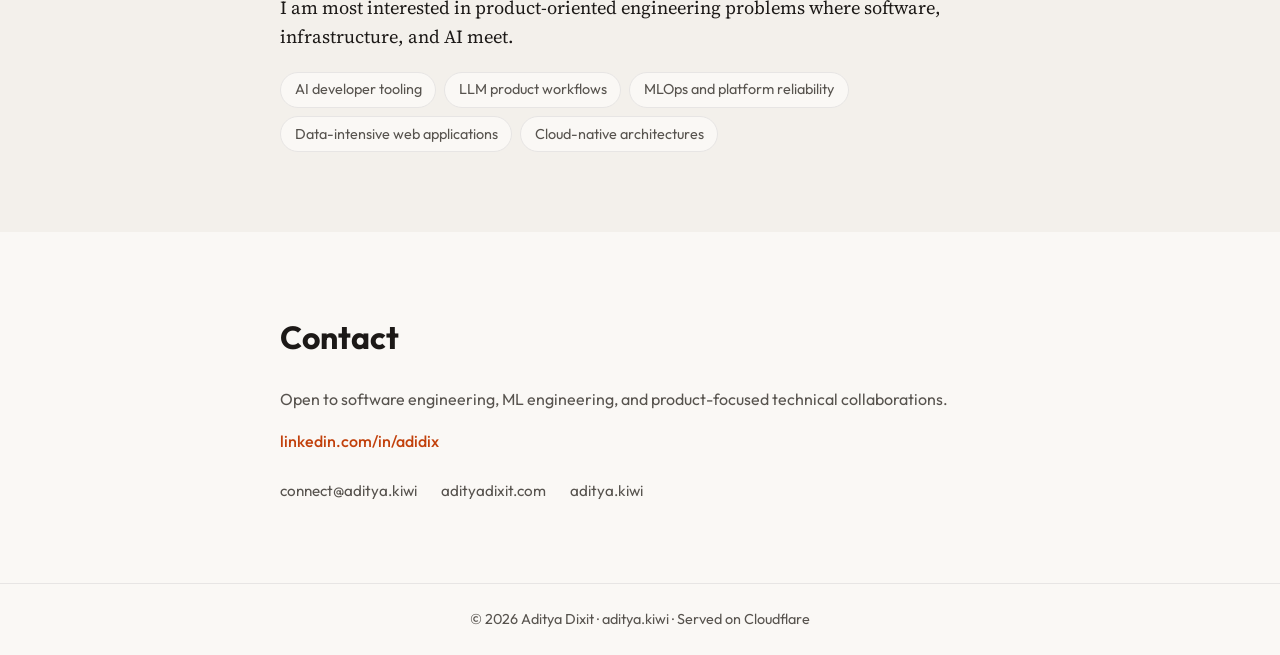
==== commit 6395155e: "Update personal site content and structure, including a new title, description, and navigation links" ====
--- a/index.html
+++ b/index.html
@@ -3,8 +3,8 @@
 <head>
   <meta charset="UTF-8" />
   <meta name="viewport" content="width=device-width, initial-scale=1.0" />
-  <title>Aditya Dixit · AdityaKiwi</title>
-  <meta name="description" content="Aditya Dixit — Healthcare data science, AI, and scalable computing. Data Science Analyst at Icahn School of Medicine, Mt Sinai." />
+  <title>Aditya Dixit · aditya.kiwi</title>
+  <meta name="description" content="Aditya Dixit — software engineer and data scientist building AI-powered products, scalable systems, and production-grade developer tooling." />
   <link rel="preconnect" href="https://fonts.googleapis.com" />
   <link rel="preconnect" href="https://fonts.gstatic.com" crossorigin />
   <link href="https://fonts.googleapis.com/css2?family=Outfit:wght@400;500;600;700&family=Source+Serif+4:ital,wght@0,400;0,600;1,400&display=swap" rel="stylesheet" />
@@ -13,17 +13,16 @@
 <body>
   <header class="site-header">
     <nav class="nav">
-      <a href="#top" class="logo">Aditya<span class="logo-kiwi">Kiwi</span></a>
+      <a href="#top" class="logo">aditya<span class="logo-kiwi">.kiwi</span></a>
       <ul class="nav-links">
-        <li><a href="#summary">Summary</a></li>
-        <li><a href="#education">Education</a></li>
-        <li><a href="#certifications">Certifications</a></li>
+        <li><a href="#about">About</a></li>
+        <li><a href="#skills">Skills</a></li>
         <li><a href="#experience">Experience</a></li>
         <li><a href="#projects">Projects</a></li>
-        <li><a href="#adityakiwi">AdityaKiwi</a></li>
+        <li><a href="#interests">Interests</a></li>
         <li><a href="#contact">Contact</a></li>
       </ul>
-      <button class="nav-toggle" aria-label="Toggle menu">
+      <button class="nav-toggle" aria-label="Toggle menu" aria-expanded="false">
         <span></span><span></span><span></span>
       </button>
     </nav>
@@ -31,203 +30,80 @@
 
   <main id="top">
     <section class="hero">
-      <p class="hero-label">Welcome</p>
+      <p class="hero-label">Software Engineer · Data Science</p>
       <h1 class="hero-title">I'm <span class="name">Aditya Dixit</span></h1>
-      <p class="hero-tagline">Healthcare data science, AI & scalable computing</p>
-      <p class="hero-bio">Machine learning, clinical analytics, cloud-based AI systems, and observability frameworks for high-performance, real-time healthcare applications.</p>
+      <p class="hero-tagline">Building AI-powered products and scalable systems</p>
+      <p class="hero-bio">I design and ship production software across full-stack engineering, applied machine learning, and cloud infrastructure. My focus is turning complex data and workflows into reliable developer and user experiences.</p>
       <div class="hero-cta">
-        <a href="#summary" class="btn btn-primary">About me</a>
-        <a href="#contact" class="btn btn-secondary">Contact</a>
+        <a href="#projects" class="btn btn-primary">View Projects</a>
+        <a href="#contact" class="btn btn-secondary">Work With Me</a>
       </div>
     </section>
 
-    <section id="summary" class="section summary">
+    <section id="about" class="section summary">
       <div class="container">
-        <h2 class="section-title">Summary</h2>
-        <p class="summary-text">Passionate about the intersection of healthcare data science, artificial intelligence, and scalable computing, I bring a strong foundation in machine learning, clinical analytics, cloud-based AI systems, predictive models, and observability frameworks that support high-performance, real-time healthcare applications. My academic and professional work spans clinical outcome modeling, geospatial health analytics, and medical data visualization, where I apply rigorous statistical and computational methods to translate complex patient data into actionable insights.</p>
+        <h2 class="section-title">About</h2>
+        <p class="summary-text">I work at the intersection of software engineering and data science, with hands-on experience in React, TypeScript, Python, FastAPI, Kubernetes, and modern ML workflows. Across healthcare analytics, platform engineering, and internal tooling, I enjoy building systems that are technically robust, measurable, and practical for real teams.</p>
       </div>
     </section>
 
-    <section id="education" class="section education">
+    <section id="skills" class="section certifications">
       <div class="container">
-        <h2 class="section-title">Education</h2>
-        <div class="edu-list">
-          <article class="edu-item">
-            <div class="edu-header">
-              <h3 class="edu-school">New York University</h3>
-              <span class="edu-meta">September 2021 – May 2023 · Master's, Computer Science · GPA: 3.51</span>
-            </div>
-            <ul class="edu-details">
-              <li>Database Systems, Operating Systems, Social Networks</li>
-              <li>Data Analytics and Visualization in Healthcare, DevOps and Agile Methodologies</li>
-              <li>Cloud and Machine Learning, Data Science for Business, Responsible Data Science</li>
-            </ul>
-          </article>
-          <article class="edu-item">
-            <div class="edu-header">
-              <h3 class="edu-school">University of San Francisco</h3>
-              <span class="edu-meta">August 2017 – May 2021 · Bachelor's, Computer Science · GPA: 3.61</span>
-            </div>
-            <ul class="edu-details">
-              <li>Python, Java, C, Software Development, Computer Architecture</li>
-              <li>Blockchain, Tableau, Data Visualization, Machine Learning, Artificial Intelligence</li>
-            </ul>
-          </article>
-        </div>
-      </div>
-    </section>
-
-    <section id="certifications" class="section certifications">
-      <div class="container">
-        <h2 class="section-title">Certifications</h2>
+        <h2 class="section-title">Technical Skills</h2>
         <div class="cert-tags">
-          <span>Healthcare Data Analysis</span>
-          <span>AI Prompting</span>
-          <span>Blockchain</span>
-          <span>Linux</span>
+          <span>Python</span>
+          <span>TypeScript</span>
+          <span>React</span>
+          <span>FastAPI</span>
+          <span>Flask</span>
+          <span>PostgreSQL</span>
           <span>Kubernetes</span>
-          <span>iOS</span>
-          <span>Data Science</span>
+          <span>Docker</span>
+          <span>AWS</span>
+          <span>Prometheus</span>
+          <span>Grafana</span>
+          <span>CI/CD</span>
+          <span>LLM Applications</span>
+          <span>Machine Learning</span>
         </div>
       </div>
     </section>
 
     <section id="experience" class="section experience">
       <div class="container">
-        <h2 class="section-title">Professional Experience</h2>
+        <h2 class="section-title">Experience</h2>
         <div class="exp-list">
           <article class="exp-item">
             <div class="exp-header">
               <h3 class="exp-role">Data Science Analyst</h3>
               <span class="exp-company">Icahn School of Medicine, Mt Sinai</span>
-              <span class="exp-place">New York, NY, USA</span>
-              <span class="exp-date">January 2026 – Present</span>
+              <span class="exp-date">2026 – Present</span>
             </div>
             <ul class="exp-bullets">
-              <li>Building machine-learning driven clinical data pipelines integrating patient records, imaging, biopsy, and surgical data to generate real-time insights for diagnosis, risk assessment, and treatment planning.</li>
-              <li>Developing AI-powered analytics workflows that translate complex patient and surgical data into actionable clinical intelligence, supporting personalized care, improved surgical decision-making, and better patient outcomes.</li>
+              <li>Building clinical ML pipelines combining imaging and structured patient data for real-time decision support.</li>
+              <li>Delivering analytics workflows that convert complex medical datasets into actionable outcomes.</li>
             </ul>
           </article>
           <article class="exp-item">
             <div class="exp-header">
               <h3 class="exp-role">Senior Software Engineer</h3>
               <span class="exp-company">HCL Tech</span>
-              <span class="exp-place">Frisco, TX, USA</span>
-              <span class="exp-date">May 2025 – January 2026</span>
+              <span class="exp-date">2025 – 2026</span>
             </div>
             <ul class="exp-bullets">
-              <li>Integrated React/TypeScript front-end applications with Python-based backends (FastAPI) to deliver key features across a custom agentic AI framework.</li>
-              <li>Designed and implemented modern, responsive UI components supporting complex user flows, including intelligent parsing interfaces and real-time insights for an optimal experience.</li>
-            </ul>
-          </article>
-          <article class="exp-item">
-            <div class="exp-header">
-              <h3 class="exp-role">Software Engineer</h3>
-              <span class="exp-company">Modern Management Hotels</span>
-              <span class="exp-place">Columbus, OH, USA</span>
-              <span class="exp-date">December 2024 – May 2025</span>
-            </div>
-            <ul class="exp-bullets">
-              <li>Developed scalable workflows to automate routine hotel maintenance tasks using a custom ticketing system built with a Flask-based API, React, and PostgreSQL, ensuring seamless task assignment and resolution.</li>
-              <li>Designed AI-driven tools for hotel management and investor portfolio dashboards with predictive analytics.</li>
+              <li>Shipped React/TypeScript and FastAPI features for an agentic AI platform.</li>
+              <li>Built responsive interfaces for parsing-heavy workflows and real-time insight delivery.</li>
             </ul>
           </article>
           <article class="exp-item">
             <div class="exp-header">
               <h3 class="exp-role">Site Reliability Engineer</h3>
               <span class="exp-company">NIKSUN</span>
-              <span class="exp-place">Princeton, NJ, USA</span>
-              <span class="exp-date">August 2023 – October 2024</span>
+              <span class="exp-date">2023 – 2024</span>
             </div>
             <ul class="exp-bullets">
-              <li>Monitored Kubernetes clusters with Prometheus and Grafana, ensuring high reliability and uptime across environments.</li>
-              <li>Implemented NVIDIA GPU nodes into Kubernetes clusters for machine learning workload optimization.</li>
-              <li>Managed Jenkins pipelines to deploy applications and services for overall cluster maintenance.</li>
-              <li>Developed Python scripts for observability, generating real-time insights into hardware and software metrics.</li>
-            </ul>
-          </article>
-          <article class="exp-item">
-            <div class="exp-header">
-              <h3 class="exp-role">Data Science Intern</h3>
-              <span class="exp-company">Glocol Networks</span>
-              <span class="exp-place">Sacramento, CA, USA</span>
-              <span class="exp-date">September 2022 – December 2022</span>
-            </div>
-            <ul class="exp-bullets">
-              <li>Deployed IoT solutions using AWS Greengrass and Raspberry Pi, capturing real-time data for transit systems.</li>
-              <li>Collaborated with urban planners to enhance analytics for mobility infrastructure and passenger data accuracy.</li>
-              <li>Designed dashboards to visualize mobility insights, supporting smarter city initiatives.</li>
-            </ul>
-          </article>
-          <article class="exp-item">
-            <div class="exp-header">
-              <h3 class="exp-role">Junior Solution Designer Intern</h3>
-              <span class="exp-company">OneReach.ai</span>
-              <span class="exp-place">Denver, CO, USA</span>
-              <span class="exp-date">June 2022 – August 2022</span>
-            </div>
-            <ul class="exp-bullets">
-              <li>Created conversational AI chatbots with integrations for Slack, SMS, and web-based platforms.</li>
-              <li>Enhanced user experiences by implementing streamlined workflows and applying key UX principles.</li>
-            </ul>
-          </article>
-          <article class="exp-item">
-            <div class="exp-header">
-              <h3 class="exp-role">iOS Tech Fellow (volunteer)</h3>
-              <span class="exp-company">CodePath.org</span>
-              <span class="exp-place">San Francisco, CA, USA</span>
-              <span class="exp-date">October 2020 – May 2022</span>
-            </div>
-            <ul class="exp-bullets">
-              <li>Taught and mentored students in iOS app development during weekend sessions, guiding them through technical concepts, coding exercises, and best practices in CodePath's Connected Classroom program.</li>
-              <li>Facilitated group projects, encouraging collaboration and teamwork while providing support to ensure successful completion of app development assignments.</li>
-            </ul>
-          </article>
-          <article class="exp-item">
-            <div class="exp-header">
-              <h3 class="exp-role">Course Assistant</h3>
-              <span class="exp-company">New York University</span>
-              <span class="exp-place">New York, NY, USA</span>
-              <span class="exp-date">September 2021 – December 2021</span>
-            </div>
-            <ul class="exp-bullets">
-              <li>Advising students regarding solutions and techniques for data algorithms courses.</li>
-              <li>Created guides for students to be able to revise their knowledge.</li>
-            </ul>
-          </article>
-          <article class="exp-item">
-            <div class="exp-header">
-              <h3 class="exp-role">Data Science Intern</h3>
-              <span class="exp-company">Axians</span>
-              <span class="exp-place">Remote</span>
-              <span class="exp-date">July 2021 – August 2021</span>
-            </div>
-            <ul class="exp-bullets">
-              <li>Collaborated remotely with Axians Location Intelligence Team to create machine learning algorithms using satellite images to determine whether vegetation growth will interfere with power line construction.</li>
-              <li>Devised a Google Colab & Earth app engine using geospatial data to do image classification with Sentinel 2 images for vegetation management with random forests with categorized pixels using a color cart and analyze data to predict over 95% accuracy to overlay the geographical data.</li>
-            </ul>
-          </article>
-          <article class="exp-item">
-            <div class="exp-header">
-              <h3 class="exp-role">Computer Science Tutor</h3>
-              <span class="exp-company">University of San Francisco</span>
-              <span class="exp-place">San Francisco, CA, USA</span>
-              <span class="exp-date">August 2019 – May 2020</span>
-            </div>
-            <ul class="exp-bullets">
-              <li>Provided office hours in the computer labs to help students with Java, Python, data structures, and C to debug their code and explain advanced concepts.</li>
-            </ul>
-          </article>
-          <article class="exp-item">
-            <div class="exp-header">
-              <h3 class="exp-role">Teaching Assistant</h3>
-              <span class="exp-company">University of San Francisco</span>
-              <span class="exp-place">San Francisco, CA, USA</span>
-              <span class="exp-date">August 2018 – December 2019</span>
-            </div>
-            <ul class="exp-bullets">
-              <li>Supporting the teacher in daily classroom operations for CS 110 Python class and assisting pupils.</li>
-              <li>Included grading of projects and labs and holding multiple weekly office hours to help students succeed in the course.</li>
+              <li>Operated Kubernetes environments with Prometheus and Grafana for reliability and observability.</li>
+              <li>Automated monitoring and telemetry pipelines with Python for performance diagnostics.</li>
             </ul>
           </article>
         </div>
@@ -236,126 +112,63 @@
 
     <section id="projects" class="section projects">
       <div class="container">
-        <h2 class="section-title">Projects</h2>
+        <h2 class="section-title">Selected Projects</h2>
         <div class="project-list">
           <article class="project-card">
-            <h3>Metahuman</h3>
-            <p class="project-meta">Senior Software Engineer · Frisco, TX · May 2025 – January 2026</p>
+            <h3>Metahuman Conversational Platform</h3>
+            <p class="project-meta">React · TypeScript · Streaming AI</p>
             <ul class="project-bullets">
-              <li>Built an AI-powered conversational avatar platform that generates real-time human-like video responses from user text.</li>
-              <li>Engineered a low-latency token streaming system with sentence detection and intelligent buffering, enabling sentence-by-sentence video generation, optimized for natural speech synthesis and smooth visual delivery.</li>
+              <li>Built a real-time AI avatar system generating human-like video responses from text prompts.</li>
+              <li>Implemented low-latency token streaming and sentence-level buffering for smooth generation.</li>
             </ul>
           </article>
           <article class="project-card">
-            <h3>Property Management System</h3>
-            <p class="project-meta">Software Engineer · Columbus, OH · December 2024 – May 2025</p>
+            <h3>Property Management Operations System</h3>
+            <p class="project-meta">Flask · React · PostgreSQL</p>
             <ul class="project-bullets">
-              <li>Built a scalable ticketing and service-request system for multi-property operations using Flask, React, and PostgreSQL, enabling real-time creation, tracking, and assignment of tickets, rooms, and maintenance tasks.</li>
-              <li>Implemented role-based access control, live dashboards, and exportable reporting to provide secure user management, real-time operational visibility, and data-driven decision-making.</li>
+              <li>Developed a multi-property ticketing platform for maintenance workflows and service operations.</li>
+              <li>Added role-based access, live dashboard views, and reporting tools for operators and management.</li>
             </ul>
           </article>
           <article class="project-card">
-            <h3>Observability Monitoring Tool</h3>
-            <p class="project-meta">Site Reliability Engineer · Princeton, NJ · August 2023 – July 2024</p>
+            <h3>Observability Monitoring Service</h3>
+            <p class="project-meta">Python · Bash · Kubernetes · Ceph</p>
             <ul class="project-bullets">
-              <li>Created a service running Python and Bash scripts at set intervals to collect key metrics like disk, memory, CPU usage, network activity, and the state of Kubernetes and Ceph.</li>
-              <li>The JSON structure enabled efficient data processing, providing real-time insights and pattern recognition to maintain service health and performance and via telemetry observability logs to be sent to an analysis machine.</li>
-            </ul>
-          </article>
-          <article class="project-card">
-            <h3>Technical Audit of Automated Decision-Making Systems for Early Alzheimer's Diagnosis</h3>
-            <p class="project-meta">Responsible Data Science · New York, NY · March 2023 – May 2023</p>
-            <ul class="project-bullets">
-              <li>Conducted technical audits on the top 2 Automated Decision-Making Systems (ADS) focusing on early Alzheimer's diagnosis with cross-sectional and longitudinal MRI data, respectively.</li>
-              <li>Showcased the analysis that aimed to address biases and errors in these healthcare systems and improve their accuracy and efficiency to ensure the models were being used ethically.</li>
-            </ul>
-          </article>
-          <article class="project-card">
-            <h3>Analyzing Restaurant Success in New York City</h3>
-            <p class="project-meta">Data Science for Business · New York, NY · February 2023 – May 2023</p>
-            <ul class="project-bullets">
-              <li>Developed a system to analyze and predict the success of future restaurants in the New York City tri-state area based on attributes such as price, location, and category.</li>
-              <li>Used a proxy for success that took into account both restaurant ratings and turnover to better capture the profitability of a given venture.</li>
-            </ul>
-          </article>
-          <article class="project-card">
-            <h3>Comparative Study of Deep Learning Model Deployment</h3>
-            <p class="project-meta">Cloud and Machine Learning · New York, NY · November 2022 – December 2022</p>
-            <ul class="project-bullets">
-              <li>Conducted a comparative study on deploying a deep learning model with MLFlow on Kubernetes clusters across public cloud platforms.</li>
-              <li>Tracked model performance metrics, including training time, job execution time, test loss, and data loading time providing insights into factors influencing cloud platform selection for MLFlow deployment.</li>
-            </ul>
-          </article>
-          <article class="project-card">
-            <h3>Customer Accounts Implementation</h3>
-            <p class="project-meta">DevOps and Agile Methodologies · New York, NY · September 2022 – December 2022</p>
-            <ul class="project-bullets">
-              <li>Implemented a scalable RESTful API Flask microservice with CRUD functionality using CI/CD pipelines, Kubernetes deployment using Docker, and automated BDD testing with UI integration.</li>
-              <li>Established a 4-stage DevOps pipeline with IBM Cloud, integrated with GitHub, to streamline microservice processes, ensuring seamless deployment with TDD unit and BDD integration tests.</li>
-            </ul>
-          </article>
-          <article class="project-card">
-            <h3>Investigating Socio-Economic Factors and Their Impact on Covid-19 Fatality Rates</h3>
-            <p class="project-meta">Data Analytics and Visualization for Healthcare · New York, NY · March 2022 – May 2022</p>
-            <ul class="project-bullets">
-              <li>Investigated COVID-19 fatality rate correlations with socio-economic factors like GDP, HDI, and hospital infrastructure, modeling trends in highly affected countries using machine learning.</li>
-              <li>Visualized clinical data from the MIMIC-III Database, enabling accessible insights for healthcare researchers and administrators.</li>
-            </ul>
-          </article>
-          <article class="project-card">
-            <h3>Fire Predictor</h3>
-            <p class="project-meta">Machine Learning · San Francisco, CA · October 2020 – December 2020</p>
-            <ul class="project-bullets">
-              <li>Attempted to create a model that predicts the locations of optimally controlled wildfires in northern California.</li>
-              <li>Included data gathering from multiple geographical data sources, cleaning and analysis, and the use of multiple machine learning models to provide insights based on where the next human-induced wildfire could occur.</li>
-            </ul>
-          </article>
-          <article class="project-card">
-            <h3>Senior Team Project – Healthcare Dashboard</h3>
-            <p class="project-meta">San Francisco, CA · September 2020 – December 2020</p>
-            <ul class="project-bullets">
-              <li>Designed and implemented multiple dynamic, interactive charts using D3.js on the frontend, showcasing a wide variety of clinical data and enabling users to explore healthcare trends and correlations effectively.</li>
-              <li>Developed a comprehensive healthcare dashboard leveraging MIMIC-III data, providing diverse visual insights tailored to researchers, hospital administrators, and data enthusiasts.</li>
+              <li>Created periodic collectors for CPU, memory, storage, networking, and cluster health metrics.</li>
+              <li>Standardized JSON telemetry output for downstream analysis and anomaly tracking.</li>
             </ul>
           </article>
         </div>
       </div>
     </section>
 
-    <section id="adityakiwi" class="section adityakiwi">
+    <section id="interests" class="section adityakiwi">
       <div class="container">
-        <h2 class="section-title">AdityaKiwi</h2>
-        <p class="adityakiwi-intro">Technology moves fast—learning doesn’t have to be overwhelming. At AdityaKiwi I’m building a space where you:</p>
-        <ul class="adityakiwi-list">
-          <li>Learn to code with the help of AI tools</li>
-          <li>Understand how AI thinks so you can code smarter</li>
-          <li>Stay curious, creative, and confident as tech evolves</li>
-        </ul>
+        <h2 class="section-title">Interests</h2>
+        <p class="adityakiwi-intro">I am most interested in product-oriented engineering problems where software, infrastructure, and AI meet.</p>
         <div class="adityakiwi-topics">
-          <h3>What you’ll find</h3>
           <div class="topic-tags">
-            <span>AI for everyday coding</span>
-            <span>ChatGPT & Copilot workflows</span>
-            <span>Small apps & tools with AI</span>
-            <span>Prompt engineering</span>
-            <span>Hands-on experiments</span>
+            <span>AI developer tooling</span>
+            <span>LLM product workflows</span>
+            <span>MLOps and platform reliability</span>
+            <span>Data-intensive web applications</span>
+            <span>Cloud-native architectures</span>
           </div>
         </div>
-        <p class="adityakiwi-cta">Whether you’re a student, self-taught developer, or curious about AI—this is your place to explore the future of coding.</p>
       </div>
     </section>
 
     <section id="contact" class="section contact">
       <div class="container">
-        <h2 class="section-title">Get in touch</h2>
-        <p class="contact-text">Suggestions, collaborations, or just saying hi—I’d love to hear from you.</p>
+        <h2 class="section-title">Contact</h2>
+        <p class="contact-text">Open to software engineering, ML engineering, and product-focused technical collaborations.</p>
         <div class="contact-main">
           <a href="https://linkedin.com/in/adidix" target="_blank" rel="noopener" class="contact-item">linkedin.com/in/adidix</a>
         </div>
         <div class="contact-links">
-          <a href="mailto:connect@adityakiwi.com">connect@adityakiwi.com</a>
+          <a href="mailto:connect@aditya.kiwi">connect@aditya.kiwi</a>
           <a href="https://adityadixit.com" target="_blank" rel="noopener">adityadixit.com</a>
-          <a href="https://adityakiwi.com" target="_blank" rel="noopener">adityakiwi.com</a>
+          <a href="https://aditya.kiwi" target="_blank" rel="noopener">aditya.kiwi</a>
         </div>
       </div>
     </section>
@@ -363,7 +176,7 @@
 
   <footer class="site-footer">
     <div class="container">
-      <p>© <span id="year"></span> Aditya Dixit · AdityaKiwi</p>
+      <p>© <span id="year"></span> Aditya Dixit · aditya.kiwi · Served on Cloudflare</p>
     </div>
   </footer>
 
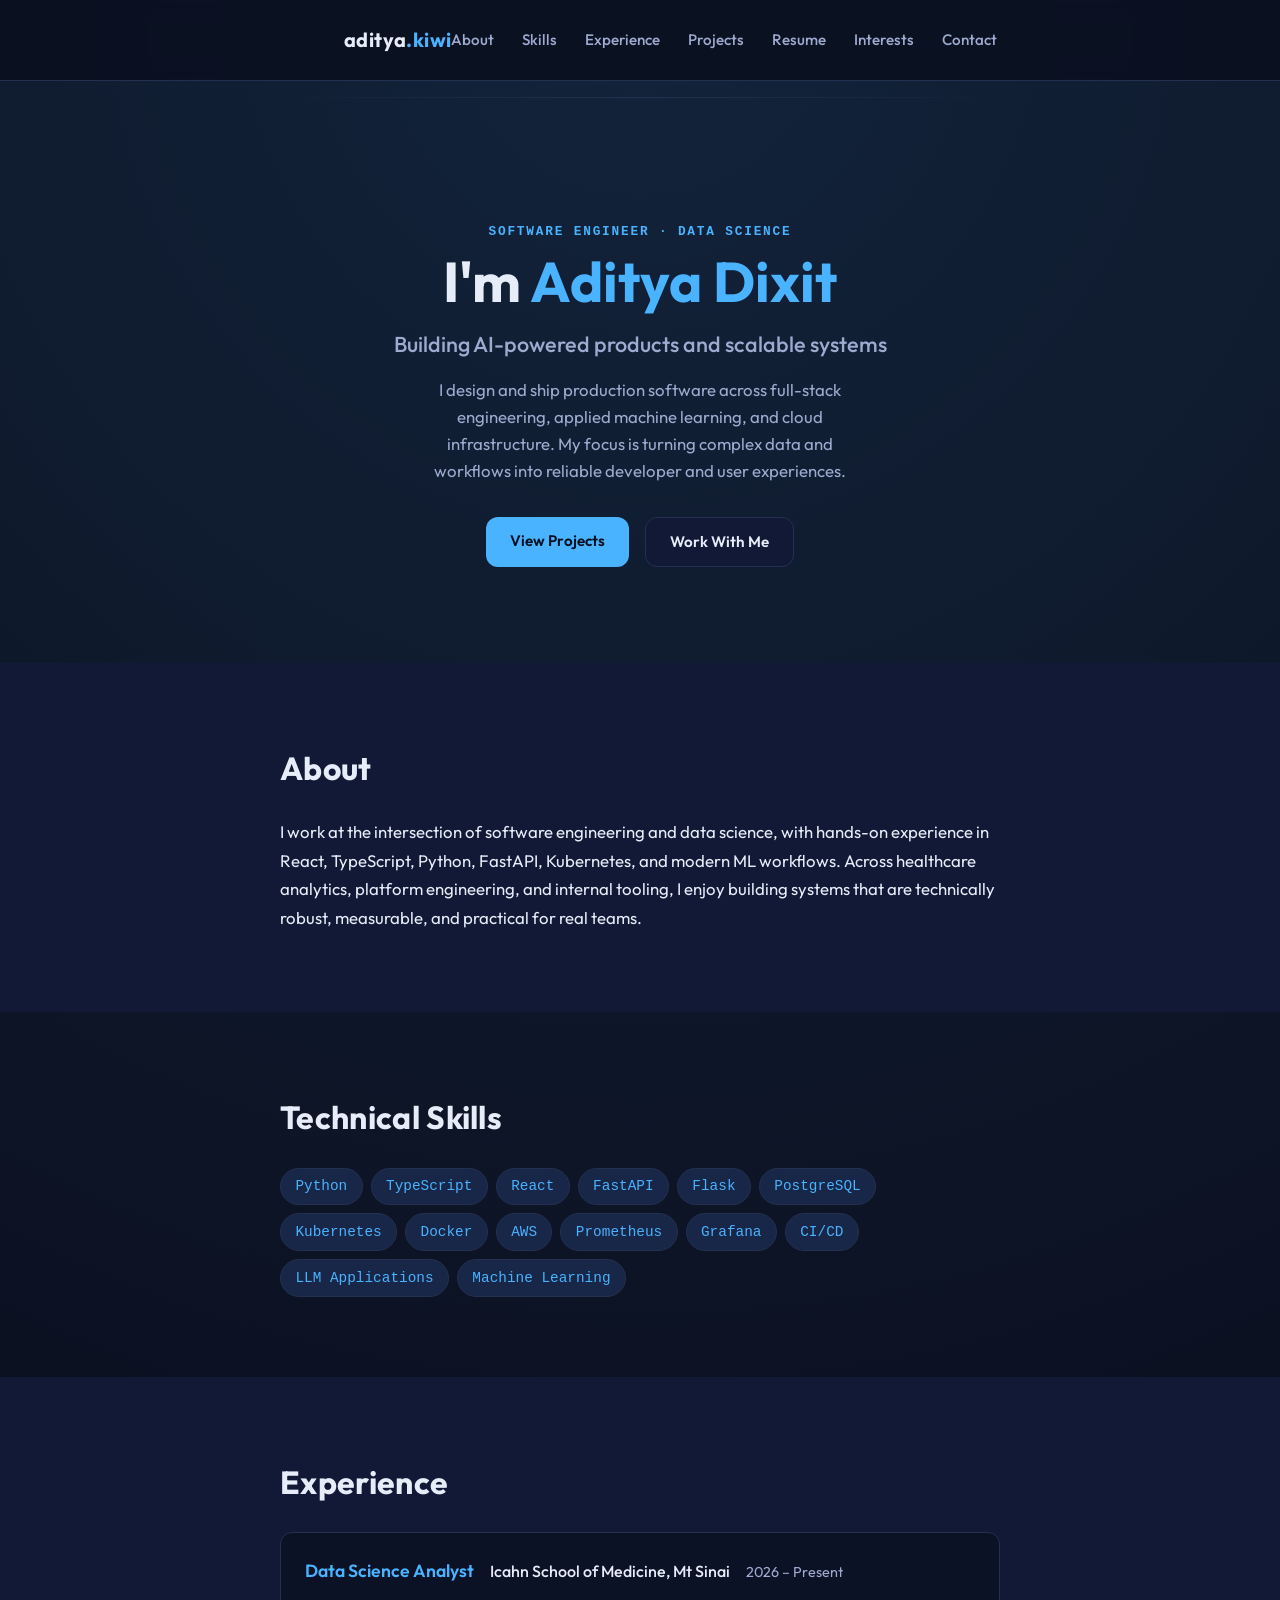
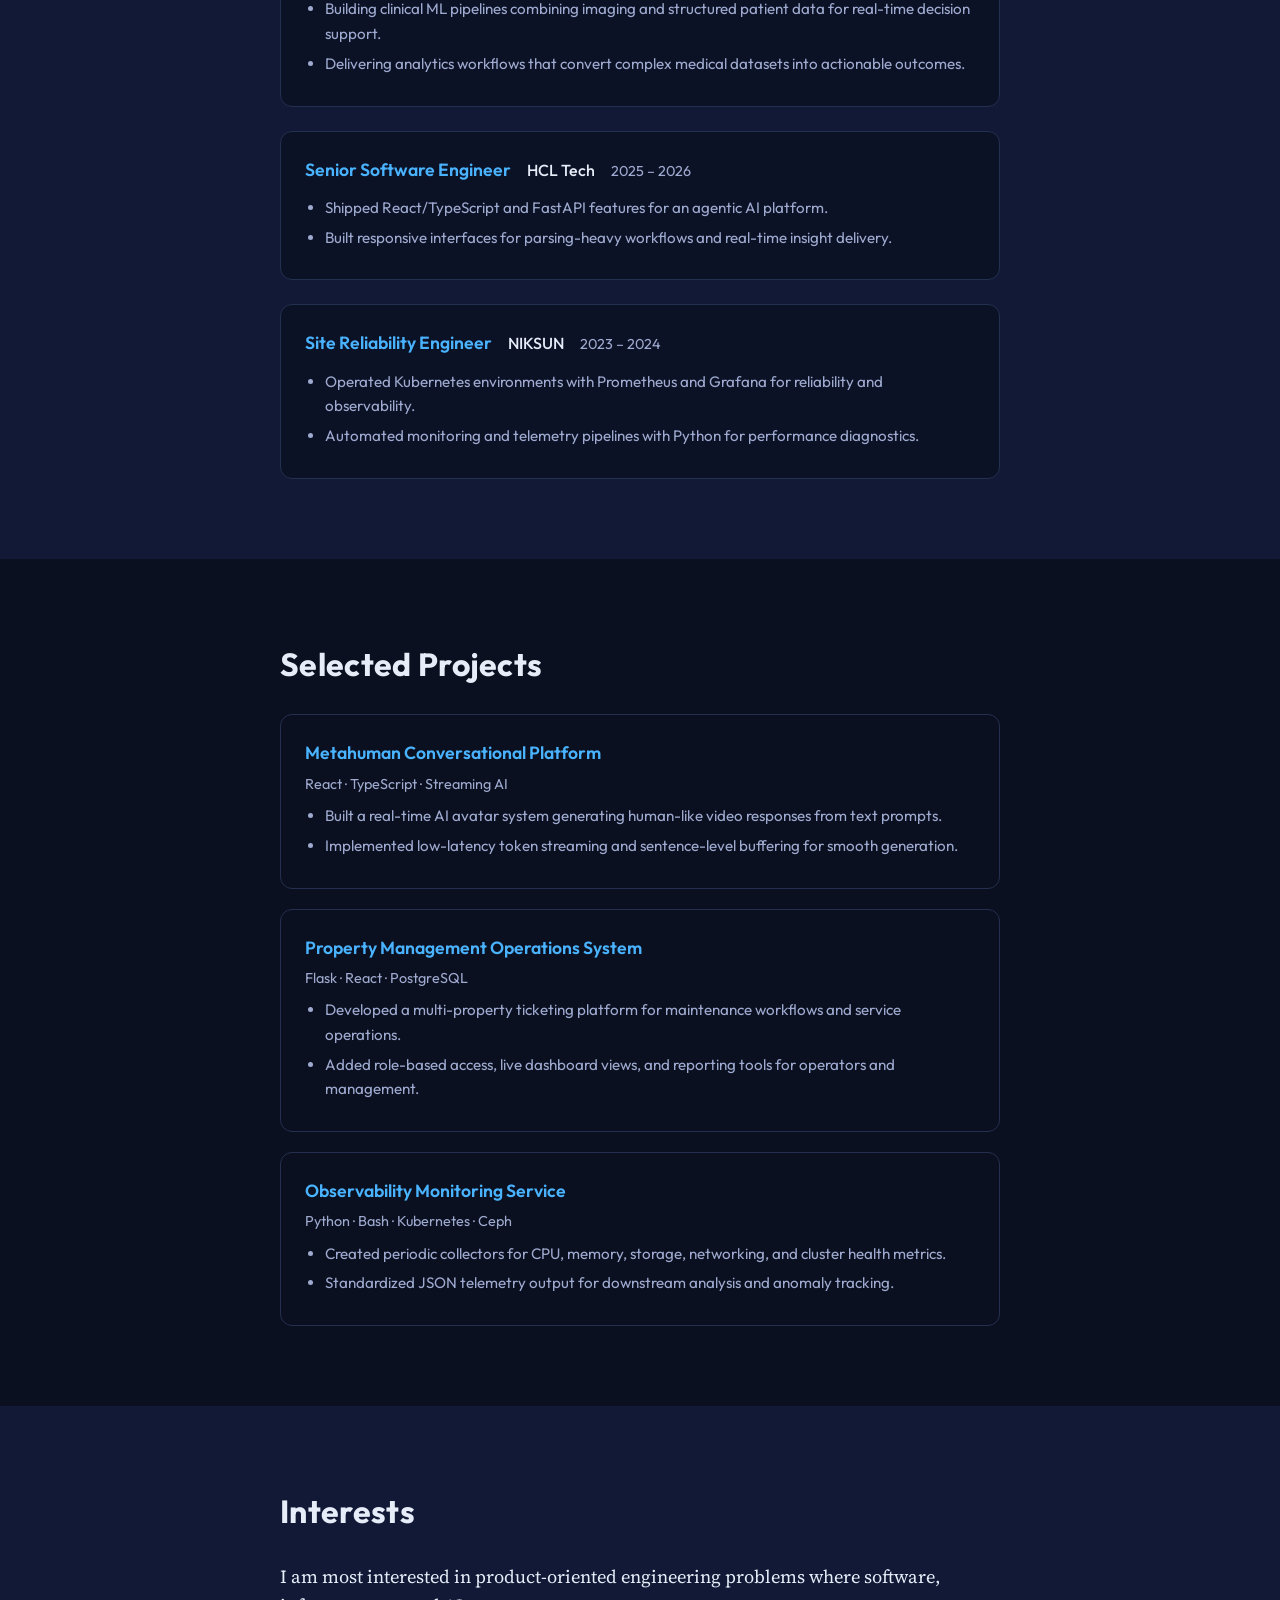
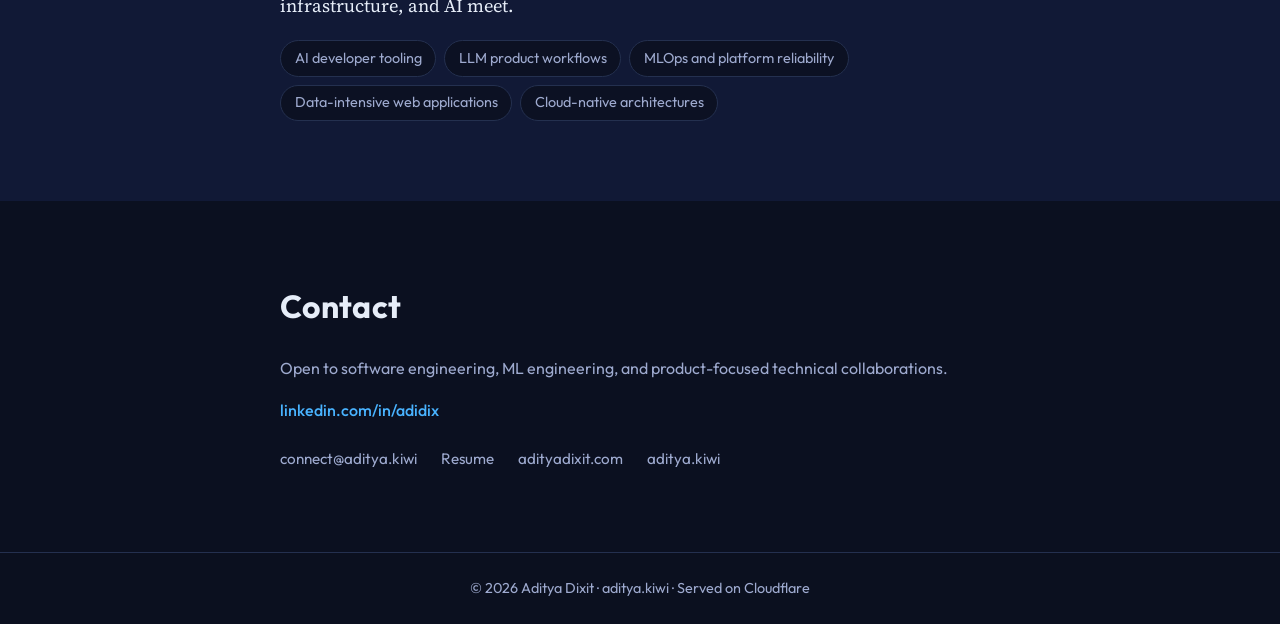
==== commit 514ca60d: "Add resume link to navigation and update styles for improved aesthetics" ====
--- a/index.html
+++ b/index.html
@@ -19,6 +19,7 @@
         <li><a href="#skills">Skills</a></li>
         <li><a href="#experience">Experience</a></li>
         <li><a href="#projects">Projects</a></li>
+        <li><a href="/resume.html">Resume</a></li>
         <li><a href="#interests">Interests</a></li>
         <li><a href="#contact">Contact</a></li>
       </ul>
@@ -167,6 +168,7 @@
         </div>
         <div class="contact-links">
           <a href="mailto:connect@aditya.kiwi">connect@aditya.kiwi</a>
+          <a href="/resume.html">Resume</a>
           <a href="https://adityadixit.com" target="_blank" rel="noopener">adityadixit.com</a>
           <a href="https://aditya.kiwi" target="_blank" rel="noopener">aditya.kiwi</a>
         </div>
--- a/styles.css
+++ b/styles.css
@@ -1,12 +1,12 @@
 /* --- Variables --- */
 :root {
-  --bg: #faf8f5;
-  --bg-section: #f3f0eb;
-  --text: #1c1917;
-  --text-muted: #57534e;
-  --accent: #c2410c;
-  --accent-soft: #fef3e8;
-  --border: #e7e5e4;
+  --bg: #0b1020;
+  --bg-section: #111936;
+  --text: #e6edf8;
+  --text-muted: #9eaacf;
+  --accent: #49b3ff;
+  --accent-soft: #182647;
+  --border: #24304f;
   --font-sans: "Outfit", system-ui, sans-serif;
   --font-serif: "Source Serif 4", Georgia, serif;
   --container: min(90vw, 720px);
@@ -24,6 +24,7 @@
   line-height: 1.6;
   color: var(--text);
   background: var(--bg);
+  background-image: radial-gradient(circle at top, rgba(73, 179, 255, 0.12), transparent 40%);
 }
 
 a { color: var(--accent); text-decoration: none; }
@@ -34,7 +35,7 @@
   position: sticky;
   top: 0;
   z-index: 100;
-  background: rgba(250, 248, 245, 0.92);
+  background: rgba(11, 16, 32, 0.9);
   backdrop-filter: blur(10px);
   border-bottom: 1px solid var(--border);
 }
@@ -52,6 +53,7 @@
   font-weight: 700;
   font-size: 1.25rem;
   color: var(--text);
+  letter-spacing: 0.02em;
 }
 .logo:hover { text-decoration: none; }
 .logo-kiwi { color: var(--accent); }
@@ -91,15 +93,25 @@
   text-align: center;
   max-width: var(--container);
   margin: 0 auto;
+  position: relative;
+}
+
+.hero::before {
+  content: "";
+  position: absolute;
+  inset: 1rem 0 auto;
+  height: 1px;
+  background: linear-gradient(90deg, transparent, var(--border), transparent);
 }
 
 .hero-label {
-  font-size: 0.85rem;
+  font-size: 0.8rem;
   text-transform: uppercase;
-  letter-spacing: 0.12em;
+  letter-spacing: 0.14em;
   color: var(--accent);
   font-weight: 600;
   margin-bottom: 0.5rem;
+  font-family: ui-monospace, SFMono-Regular, Menlo, Monaco, Consolas, "Liberation Mono", "Courier New", monospace;
 }
 
 .hero-title {
@@ -111,11 +123,11 @@
 .name { color: var(--accent); }
 
 .hero-tagline {
-  font-family: var(--font-serif);
+  font-family: var(--font-sans);
   font-size: clamp(1.1rem, 2.5vw, 1.35rem);
   color: var(--text-muted);
   margin: 0 0 1rem;
-  font-style: italic;
+  font-weight: 500;
 }
 
 .hero-bio {
@@ -144,12 +156,12 @@
 .btn:hover { text-decoration: none; }
 .btn-primary {
   background: var(--accent);
-  color: #fff;
+  color: #041021;
 }
 .btn-primary:hover {
-  background: #a63509;
+  background: #78c7ff;
   transform: translateY(-1px);
-  box-shadow: 0 4px 14px rgba(194, 65, 12, 0.35);
+  box-shadow: 0 4px 14px rgba(73, 179, 255, 0.35);
 }
 .btn-secondary {
   background: var(--bg-section);
@@ -177,12 +189,12 @@
   font-weight: 700;
   margin: 0 0 1.5rem;
   color: var(--text);
+  letter-spacing: 0.01em;
 }
 
 /* --- Summary --- */
 .summary-text {
-  font-family: var(--font-serif);
-  font-size: 1.1rem;
+  font-size: 1.05rem;
   line-height: 1.7;
   color: var(--text);
   margin: 0;
@@ -196,7 +208,7 @@
 }
 .edu-item {
   padding: 1.5rem;
-  background: var(--bg);
+  background: rgba(11, 16, 32, 0.75);
   border: 1px solid var(--border);
   border-radius: var(--radius);
 }
@@ -232,9 +244,11 @@
   padding: 0.4rem 0.9rem;
   background: var(--accent-soft);
   color: var(--accent);
-  font-weight: 600;
+  font-weight: 500;
   font-size: 0.9rem;
   border-radius: 999px;
+  border: 1px solid var(--border);
+  font-family: ui-monospace, SFMono-Regular, Menlo, Monaco, Consolas, "Liberation Mono", "Courier New", monospace;
 }
 
 /* --- Experience --- */
@@ -245,14 +259,14 @@
 }
 .exp-item {
   padding: 1.5rem;
-  background: var(--bg);
+  background: rgba(11, 16, 32, 0.75);
   border: 1px solid var(--border);
   border-radius: var(--radius);
   transition: border-color 0.2s ease, box-shadow 0.2s ease;
 }
 .exp-item:hover {
   border-color: var(--accent);
-  box-shadow: 0 4px 20px rgba(194, 65, 12, 0.08);
+  box-shadow: 0 6px 20px rgba(73, 179, 255, 0.14);
 }
 .exp-header {
   display: flex;
@@ -296,14 +310,14 @@
 
 .project-card {
   padding: 1.5rem;
-  background: var(--bg);
+  background: rgba(11, 16, 32, 0.75);
   border: 1px solid var(--border);
   border-radius: var(--radius);
   transition: border-color 0.2s ease, box-shadow 0.2s ease;
 }
 .project-card:hover {
   border-color: var(--accent);
-  box-shadow: 0 4px 20px rgba(194, 65, 12, 0.08);
+  box-shadow: 0 6px 20px rgba(73, 179, 255, 0.14);
 }
 
 .project-card h3 {
@@ -357,7 +371,7 @@
 }
 .topic-tags span {
   padding: 0.35rem 0.85rem;
-  background: var(--bg);
+  background: rgba(11, 16, 32, 0.85);
   border: 1px solid var(--border);
   border-radius: 999px;
   font-size: 0.9rem;
@@ -414,6 +428,7 @@
   padding: var(--space) 5vw;
   border-top: 1px solid var(--border);
   text-align: center;
+  background: rgba(11, 16, 32, 0.65);
 }
 .site-footer p {
   margin: 0;
@@ -421,6 +436,22 @@
   color: var(--text-muted);
 }
 .site-footer a { color: var(--text-muted); }
+
+/* --- Resume page --- */
+.resume-embed-wrap {
+  border: 1px solid var(--border);
+  border-radius: var(--radius);
+  overflow: hidden;
+  background: rgba(11, 16, 32, 0.75);
+  min-height: 70vh;
+}
+
+.resume-embed {
+  width: 100%;
+  height: 80vh;
+  border: 0;
+  display: block;
+}
 
 /* --- Mobile nav --- */
 @media (max-width: 640px) {
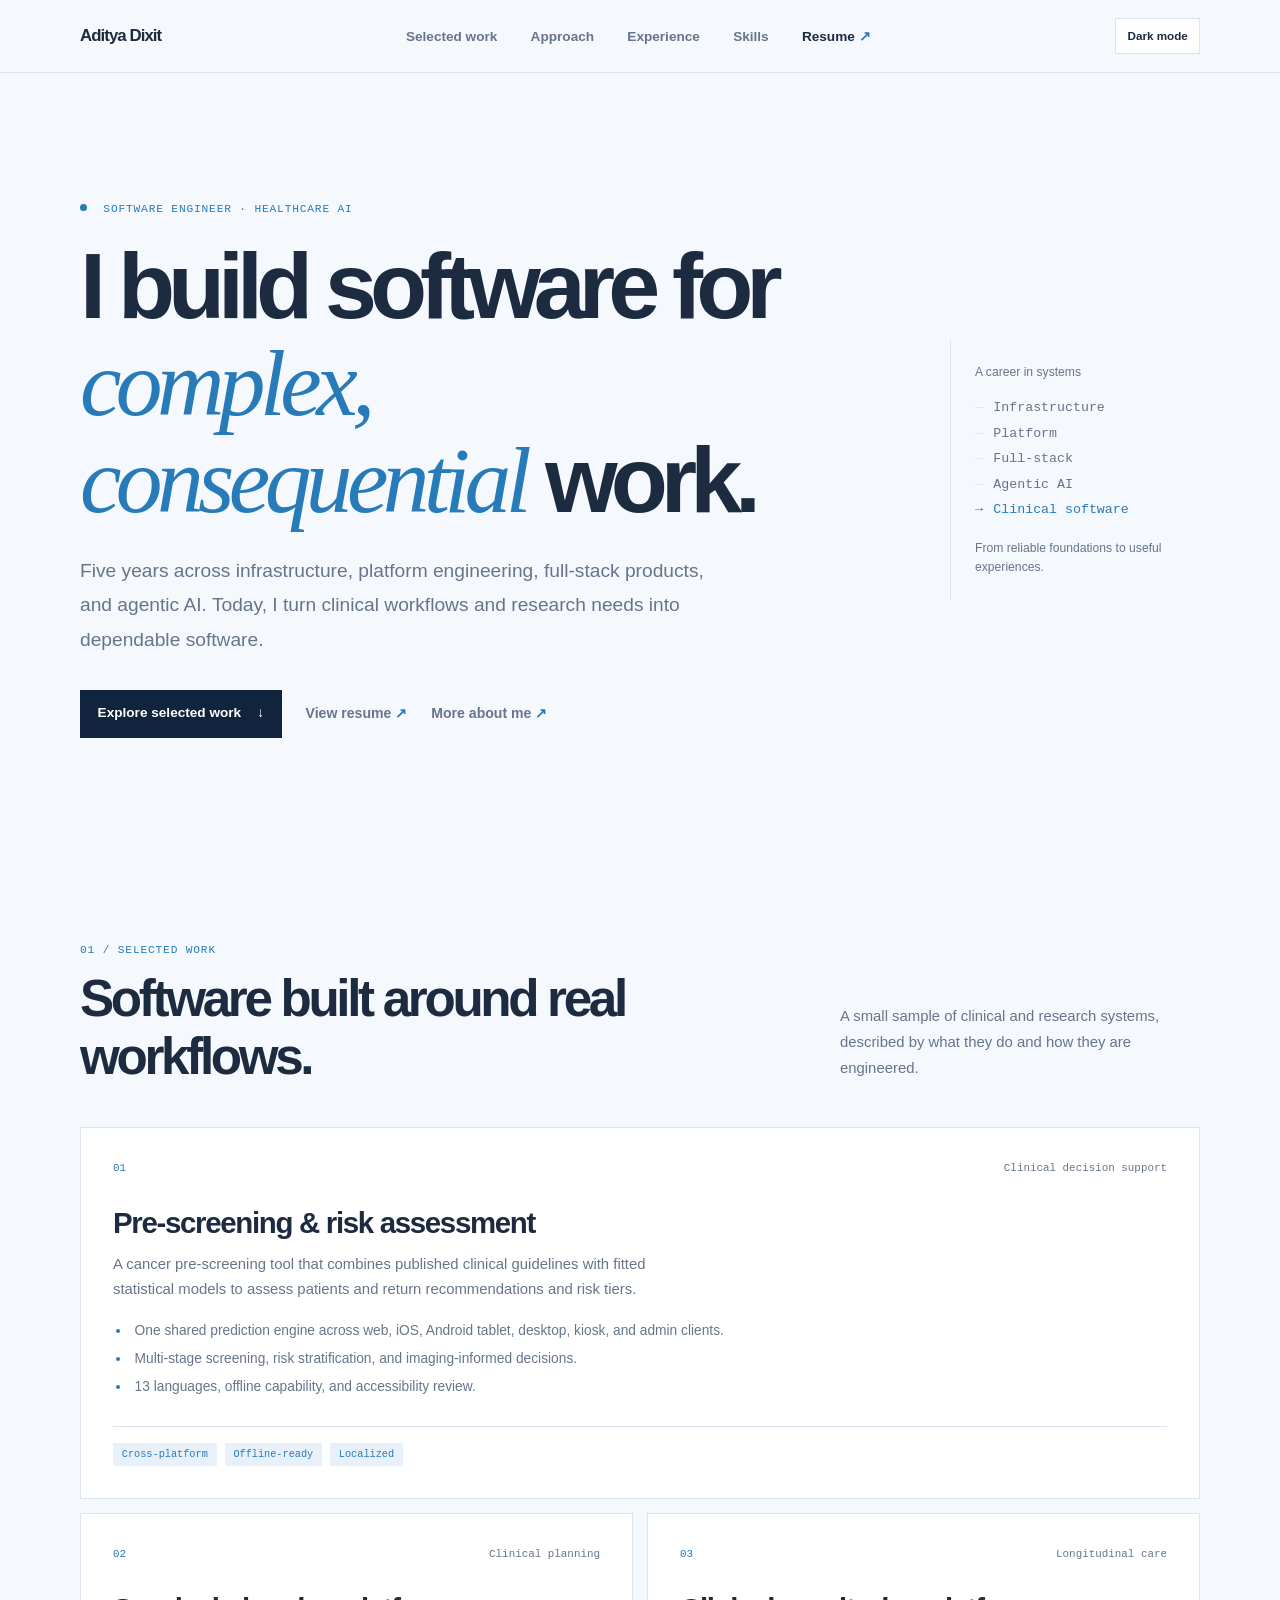
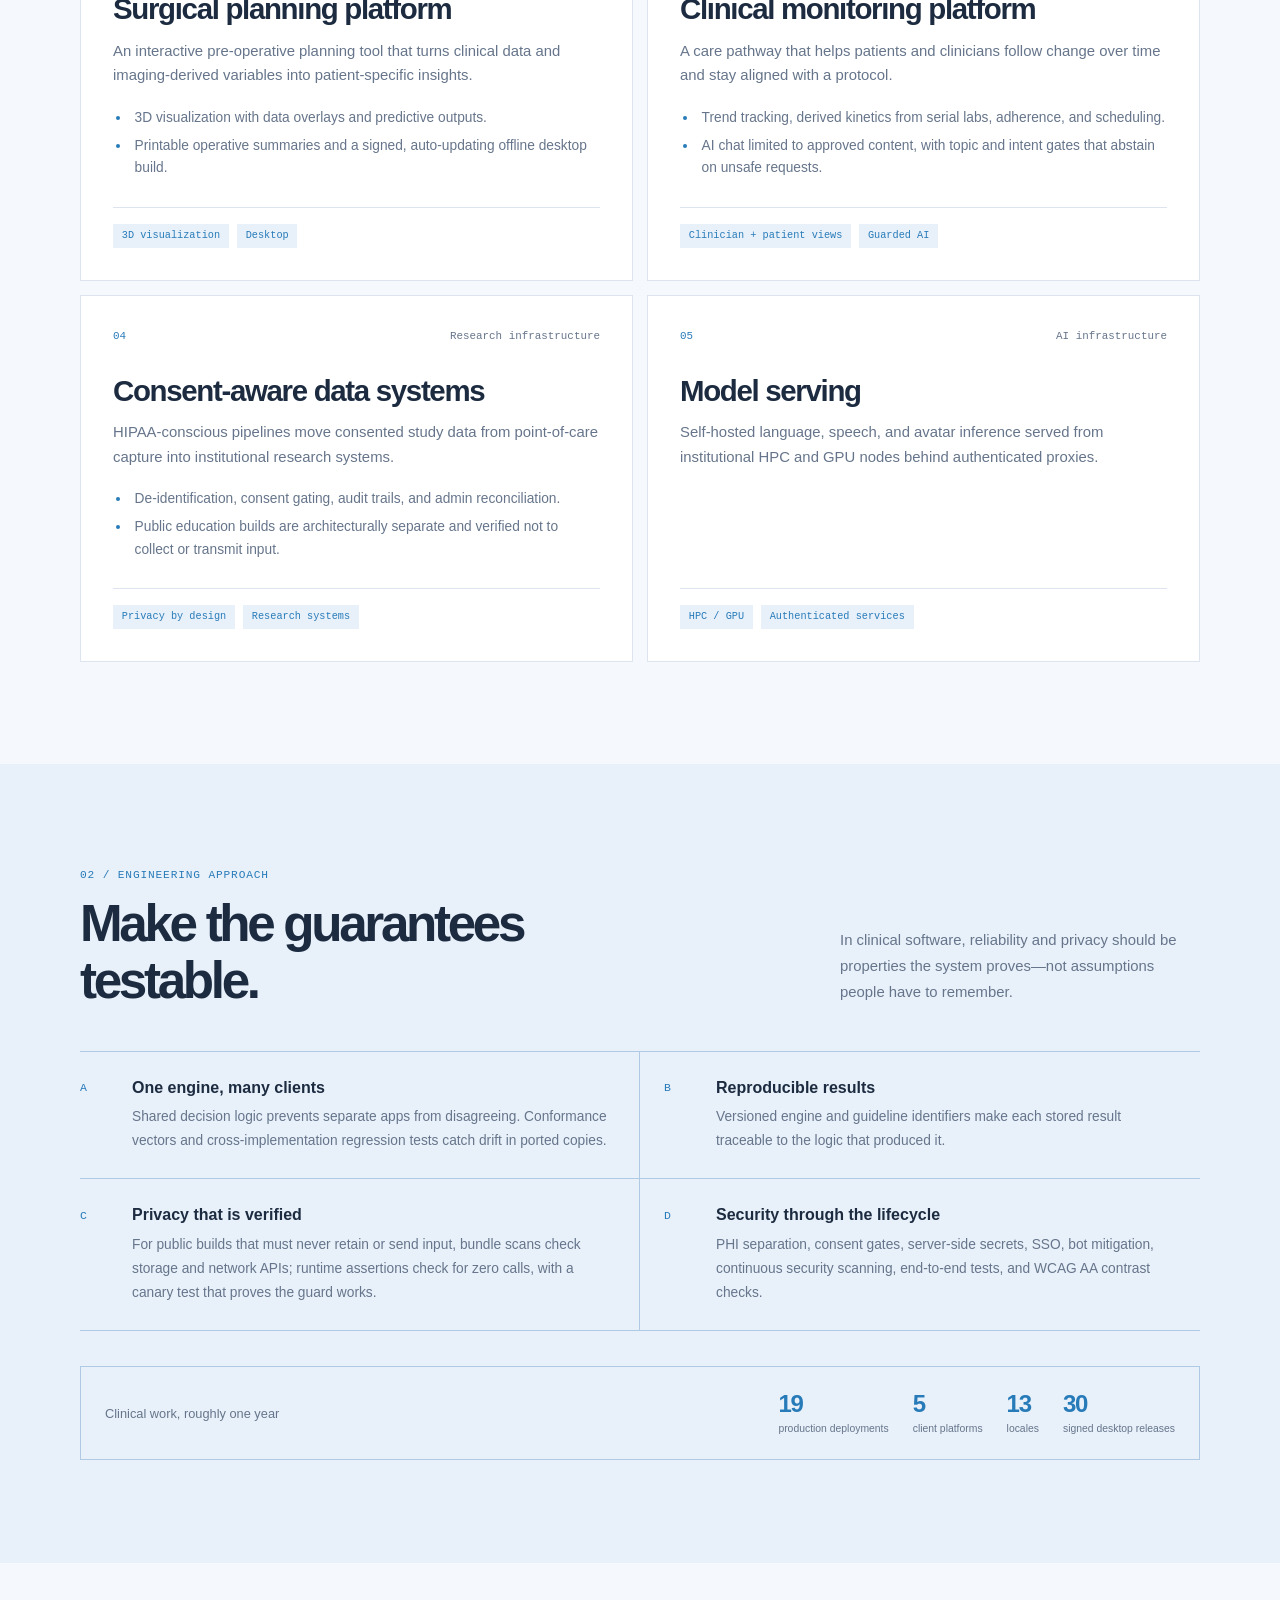
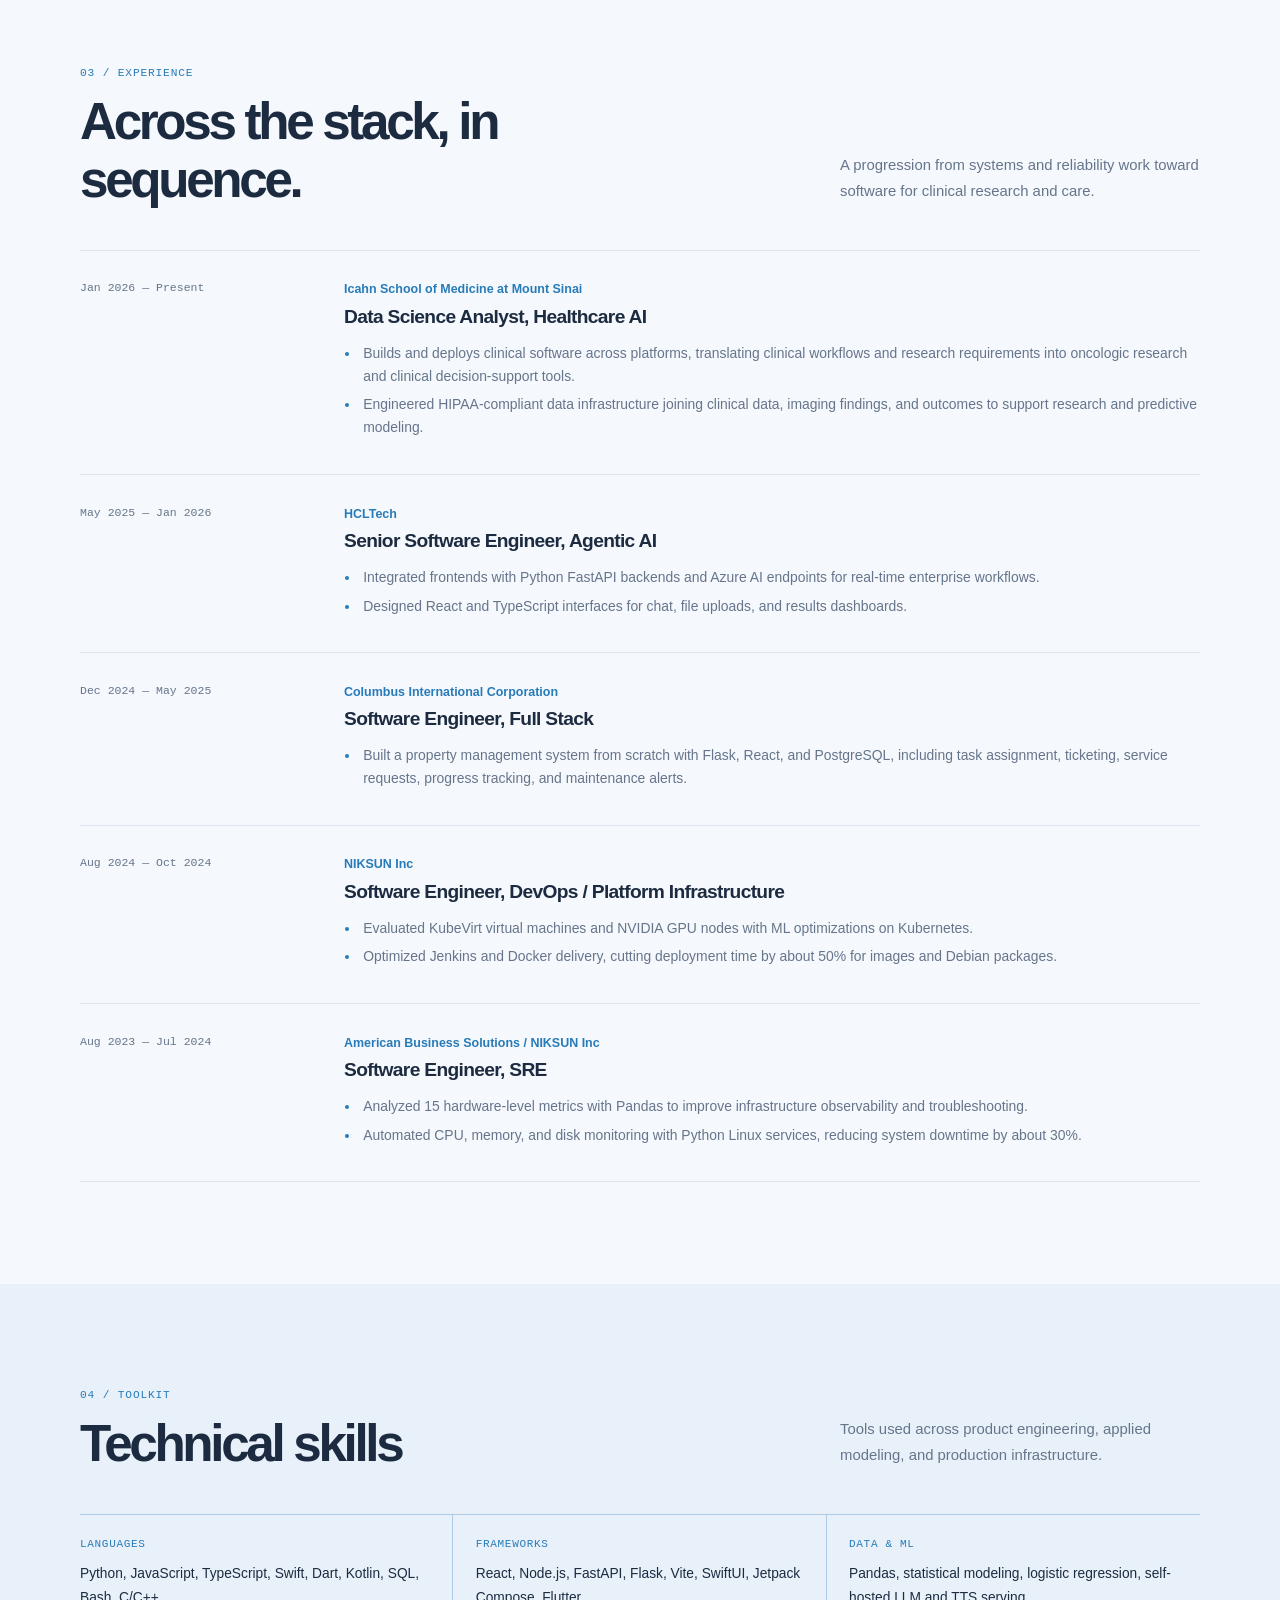
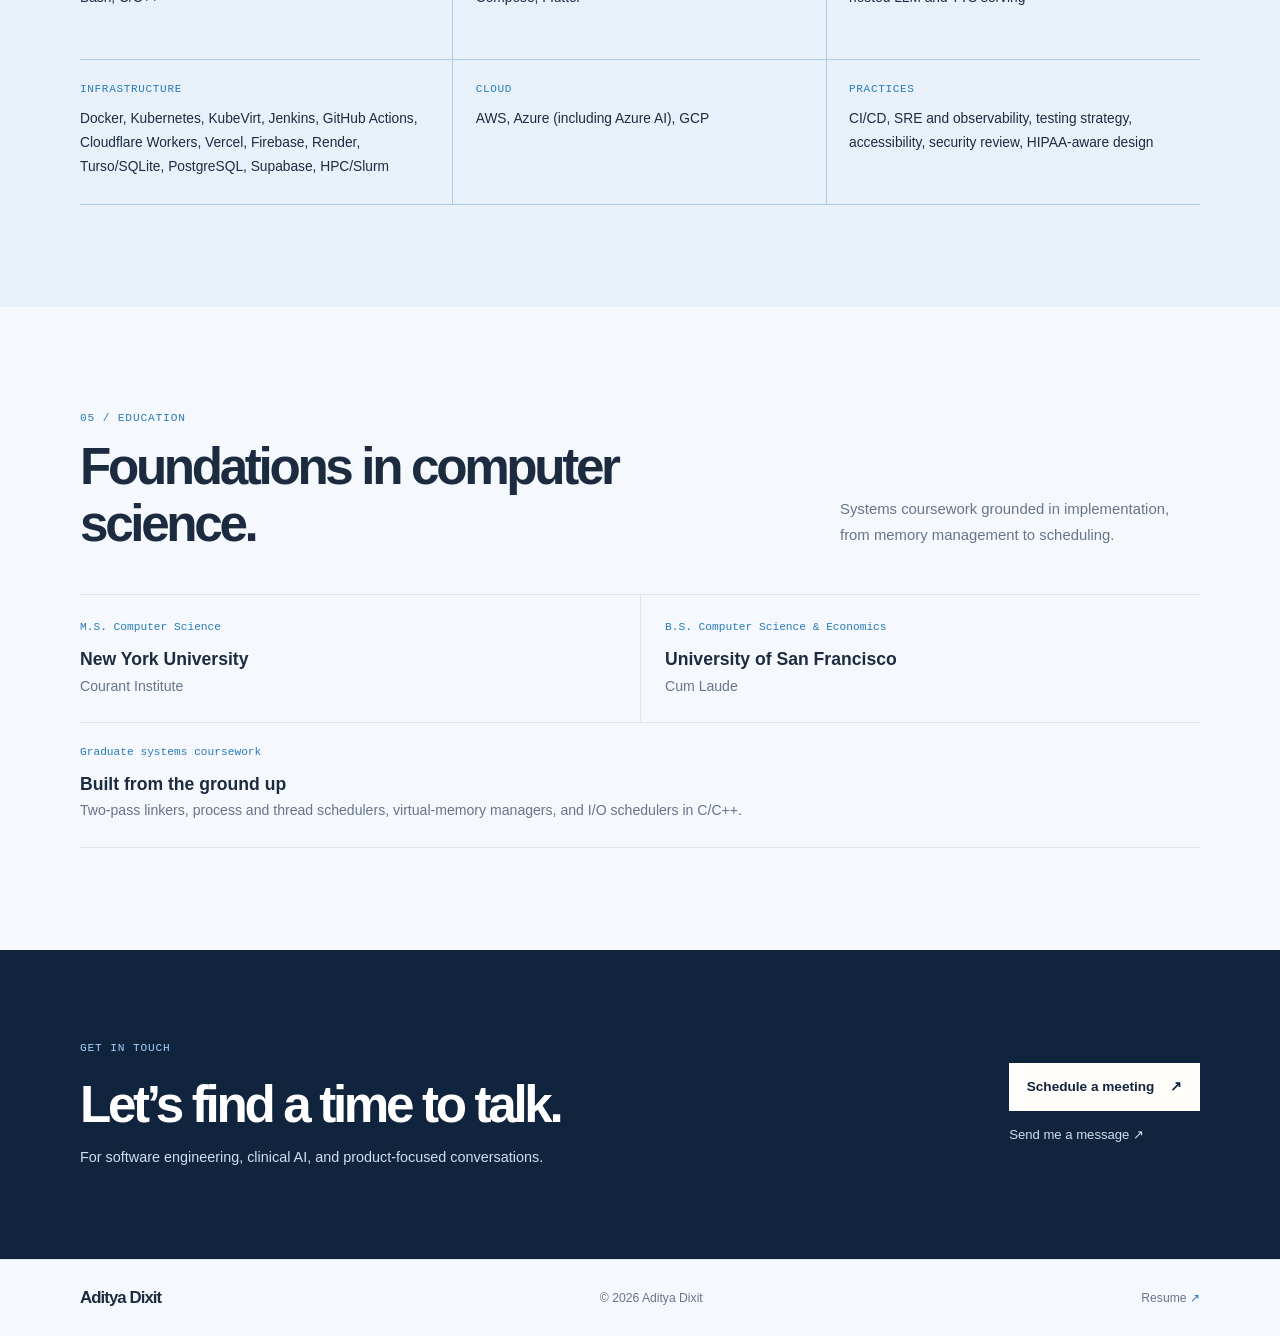
==== commit a822b141: "Polish profile site and add theme toggle" ====
--- a/index.html
+++ b/index.html
@@ -3,185 +3,81 @@
 <head>
   <meta charset="UTF-8" />
   <meta name="viewport" content="width=device-width, initial-scale=1.0" />
-  <title>Aditya Dixit · aditya.kiwi</title>
-  <meta name="description" content="Aditya Dixit — software engineer and data scientist building AI-powered products, scalable systems, and production-grade developer tooling." />
-  <link rel="preconnect" href="https://fonts.googleapis.com" />
-  <link rel="preconnect" href="https://fonts.gstatic.com" crossorigin />
-  <link href="https://fonts.googleapis.com/css2?family=Outfit:wght@400;500;600;700&family=Source+Serif+4:ital,wght@0,400;0,600;1,400&display=swap" rel="stylesheet" />
+  <meta name="theme-color" content="#f5f8fc" />
+  <meta name="description" content="Aditya Dixit is a software engineer building dependable software and clinical AI systems." />
+  <title>Aditya Dixit — Software Engineer</title>
+  <script>try{const t=localStorage.getItem('site-theme');if(t==='light'||t==='dark')document.documentElement.dataset.theme=t}catch(e){}</script>
   <link rel="stylesheet" href="styles.css" />
 </head>
 <body>
+  <a class="skip-link" href="#main">Skip to content</a>
   <header class="site-header">
-    <nav class="nav">
-      <a href="#top" class="logo">aditya<span class="logo-kiwi">.kiwi</span></a>
-      <ul class="nav-links">
-        <li><a href="#about">About</a></li>
-        <li><a href="#skills">Skills</a></li>
-        <li><a href="#experience">Experience</a></li>
-        <li><a href="#projects">Projects</a></li>
-        <li><a href="/resume.html">Resume</a></li>
-        <li><a href="#interests">Interests</a></li>
-        <li><a href="#contact">Contact</a></li>
+    <nav class="nav" aria-label="Main navigation">
+      <a class="wordmark" href="#top" aria-label="Aditya Dixit, home">Aditya Dixit</a>
+      <ul class="nav-links" id="nav-links">
+        <li><a href="#work">Selected work</a></li><li><a href="#approach">Approach</a></li><li><a href="#experience">Experience</a></li><li><a href="#skills">Skills</a></li><li><a class="resume-link" href="/resume.html">Resume <span aria-hidden="true">↗</span></a></li>
       </ul>
-      <button class="nav-toggle" aria-label="Toggle menu" aria-expanded="false">
-        <span></span><span></span><span></span>
-      </button>
+      <div class="nav-tools"><button class="theme-toggle" type="button" data-theme-toggle aria-label="Switch to dark mode" aria-pressed="false">Dark mode</button><button class="nav-toggle" aria-label="Open navigation" aria-expanded="false" aria-controls="nav-links"><span></span><span></span></button></div>
     </nav>
   </header>
 
-  <main id="top">
-    <section class="hero">
-      <p class="hero-label">Software Engineer · Data Science</p>
-      <h1 class="hero-title">I'm <span class="name">Aditya Dixit</span></h1>
-      <p class="hero-tagline">Building AI-powered products and scalable systems</p>
-      <p class="hero-bio">I design and ship production software across full-stack engineering, applied machine learning, and cloud infrastructure. My focus is turning complex data and workflows into reliable developer and user experiences.</p>
-      <div class="hero-cta">
-        <a href="#projects" class="btn btn-primary">View Projects</a>
-        <a href="#contact" class="btn btn-secondary">Work With Me</a>
+  <main id="main">
+    <section class="intro section-wrap" id="top">
+      <div class="intro-copy">
+        <p class="eyebrow"><span class="status-dot"></span> Software engineer · Healthcare AI</p>
+        <h1>I build software for <em>complex, consequential</em> work.</h1>
+        <p class="intro-lede">Five years across infrastructure, platform engineering, full-stack products, and agentic AI. Today, I turn clinical workflows and research needs into dependable software.</p>
+        <div class="intro-actions"><a class="button button-dark" href="#work">Explore selected work <span aria-hidden="true">↓</span></a><a class="text-link" href="/resume.html">View resume <span aria-hidden="true">↗</span></a><a class="text-link" href="https://adityadixit.com" target="_blank" rel="noopener">More about me <span aria-hidden="true">↗</span></a></div>
+      </div>
+      <aside class="intro-note" aria-label="Career path">
+        <p class="note-label">A career in systems</p>
+        <ol class="path-list"><li>Infrastructure</li><li>Platform</li><li>Full-stack</li><li>Agentic AI</li><li class="path-current">Clinical software</li></ol>
+        <p class="note-foot">From reliable foundations to useful experiences.</p>
+      </aside>
+    </section>
+
+    <section class="section-wrap section-block" id="work">
+      <header class="section-heading"><div><p class="eyebrow">01 / Selected work</p><h2>Software built around real workflows.</h2></div><p class="section-summary">A small sample of clinical and research systems, described by what they do and how they are engineered.</p></header>
+      <div class="work-grid">
+        <article class="work-card work-featured"><div class="card-top"><span class="card-index">01</span><span class="card-type">Clinical decision support</span></div><h3>Pre-screening &amp; risk assessment</h3><p>A cancer pre-screening tool that combines published clinical guidelines with fitted statistical models to assess patients and return recommendations and risk tiers.</p><ul class="detail-list"><li>One shared prediction engine across web, iOS, Android tablet, desktop, kiosk, and admin clients.</li><li>Multi-stage screening, risk stratification, and imaging-informed decisions.</li><li>13 languages, offline capability, and accessibility review.</li></ul><div class="card-footer"><span>Cross-platform</span><span>Offline-ready</span><span>Localized</span></div></article>
+        <article class="work-card"><div class="card-top"><span class="card-index">02</span><span class="card-type">Clinical planning</span></div><h3>Surgical planning platform</h3><p>An interactive pre-operative planning tool that turns clinical data and imaging-derived variables into patient-specific insights.</p><ul class="detail-list"><li>3D visualization with data overlays and predictive outputs.</li><li>Printable operative summaries and a signed, auto-updating offline desktop build.</li></ul><div class="card-footer"><span>3D visualization</span><span>Desktop</span></div></article>
+        <article class="work-card"><div class="card-top"><span class="card-index">03</span><span class="card-type">Longitudinal care</span></div><h3>Clinical monitoring platform</h3><p>A care pathway that helps patients and clinicians follow change over time and stay aligned with a protocol.</p><ul class="detail-list"><li>Trend tracking, derived kinetics from serial labs, adherence, and scheduling.</li><li>AI chat limited to approved content, with topic and intent gates that abstain on unsafe requests.</li></ul><div class="card-footer"><span>Clinician + patient views</span><span>Guarded AI</span></div></article>
+        <article class="work-card"><div class="card-top"><span class="card-index">04</span><span class="card-type">Research infrastructure</span></div><h3>Consent-aware data systems</h3><p>HIPAA-conscious pipelines move consented study data from point-of-care capture into institutional research systems.</p><ul class="detail-list"><li>De-identification, consent gating, audit trails, and admin reconciliation.</li><li>Public education builds are architecturally separate and verified not to collect or transmit input.</li></ul><div class="card-footer"><span>Privacy by design</span><span>Research systems</span></div></article>
+        <article class="work-card"><div class="card-top"><span class="card-index">05</span><span class="card-type">AI infrastructure</span></div><h3>Model serving</h3><p>Self-hosted language, speech, and avatar inference served from institutional HPC and GPU nodes behind authenticated proxies.</p><div class="card-footer"><span>HPC / GPU</span><span>Authenticated services</span></div></article>
       </div>
     </section>
 
-    <section id="about" class="section summary">
-      <div class="container">
-        <h2 class="section-title">About</h2>
-        <p class="summary-text">I work at the intersection of software engineering and data science, with hands-on experience in React, TypeScript, Python, FastAPI, Kubernetes, and modern ML workflows. Across healthcare analytics, platform engineering, and internal tooling, I enjoy building systems that are technically robust, measurable, and practical for real teams.</p>
+    <section class="approach-section" id="approach"><div class="section-wrap section-block"><header class="section-heading"><div><p class="eyebrow">02 / Engineering approach</p><h2>Make the guarantees testable.</h2></div><p class="section-summary">In clinical software, reliability and privacy should be properties the system proves—not assumptions people have to remember.</p></header>
+      <div class="approach-grid">
+        <article class="principle"><span class="principle-number">A</span><div><h3>One engine, many clients</h3><p>Shared decision logic prevents separate apps from disagreeing. Conformance vectors and cross-implementation regression tests catch drift in ported copies.</p></div></article>
+        <article class="principle"><span class="principle-number">B</span><div><h3>Reproducible results</h3><p>Versioned engine and guideline identifiers make each stored result traceable to the logic that produced it.</p></div></article>
+        <article class="principle"><span class="principle-number">C</span><div><h3>Privacy that is verified</h3><p>For public builds that must never retain or send input, bundle scans check storage and network APIs; runtime assertions check for zero calls, with a canary test that proves the guard works.</p></div></article>
+        <article class="principle"><span class="principle-number">D</span><div><h3>Security through the lifecycle</h3><p>PHI separation, consent gates, server-side secrets, SSO, bot mitigation, continuous security scanning, end-to-end tests, and WCAG AA contrast checks.</p></div></article>
+      </div>
+      <div class="scale-strip"><p>Clinical work, roughly one year</p><div><strong>19</strong><span>production deployments</span></div><div><strong>5</strong><span>client platforms</span></div><div><strong>13</strong><span>locales</span></div><div><strong>30</strong><span>signed desktop releases</span></div></div>
+    </div></section>
+
+    <section class="section-wrap section-block" id="experience"><header class="section-heading"><div><p class="eyebrow">03 / Experience</p><h2>Across the stack, in sequence.</h2></div><p class="section-summary">A progression from systems and reliability work toward software for clinical research and care.</p></header>
+      <div class="timeline">
+        <article class="timeline-item"><div class="timeline-date">Jan 2026 — Present</div><div class="timeline-body"><p class="timeline-company">Icahn School of Medicine at Mount Sinai</p><h3>Data Science Analyst, Healthcare AI</h3><ul><li>Builds and deploys clinical software across platforms, translating clinical workflows and research requirements into oncologic research and clinical decision-support tools.</li><li>Engineered HIPAA-compliant data infrastructure joining clinical data, imaging findings, and outcomes to support research and predictive modeling.</li></ul></div></article>
+        <article class="timeline-item"><div class="timeline-date">May 2025 — Jan 2026</div><div class="timeline-body"><p class="timeline-company">HCLTech</p><h3>Senior Software Engineer, Agentic AI</h3><ul><li>Integrated frontends with Python FastAPI backends and Azure AI endpoints for real-time enterprise workflows.</li><li>Designed React and TypeScript interfaces for chat, file uploads, and results dashboards.</li></ul></div></article>
+        <article class="timeline-item"><div class="timeline-date">Dec 2024 — May 2025</div><div class="timeline-body"><p class="timeline-company">Columbus International Corporation</p><h3>Software Engineer, Full Stack</h3><ul><li>Built a property management system from scratch with Flask, React, and PostgreSQL, including task assignment, ticketing, service requests, progress tracking, and maintenance alerts.</li></ul></div></article>
+        <article class="timeline-item"><div class="timeline-date">Aug 2024 — Oct 2024</div><div class="timeline-body"><p class="timeline-company">NIKSUN Inc</p><h3>Software Engineer, DevOps / Platform Infrastructure</h3><ul><li>Evaluated KubeVirt virtual machines and NVIDIA GPU nodes with ML optimizations on Kubernetes.</li><li>Optimized Jenkins and Docker delivery, cutting deployment time by about 50% for images and Debian packages.</li></ul></div></article>
+        <article class="timeline-item"><div class="timeline-date">Aug 2023 — Jul 2024</div><div class="timeline-body"><p class="timeline-company">American Business Solutions / NIKSUN Inc</p><h3>Software Engineer, SRE</h3><ul><li>Analyzed 15 hardware-level metrics with Pandas to improve infrastructure observability and troubleshooting.</li><li>Automated CPU, memory, and disk monitoring with Python Linux services, reducing system downtime by about 30%.</li></ul></div></article>
       </div>
     </section>
 
-    <section id="skills" class="section certifications">
-      <div class="container">
-        <h2 class="section-title">Technical Skills</h2>
-        <div class="cert-tags">
-          <span>Python</span>
-          <span>TypeScript</span>
-          <span>React</span>
-          <span>FastAPI</span>
-          <span>Flask</span>
-          <span>PostgreSQL</span>
-          <span>Kubernetes</span>
-          <span>Docker</span>
-          <span>AWS</span>
-          <span>Prometheus</span>
-          <span>Grafana</span>
-          <span>CI/CD</span>
-          <span>LLM Applications</span>
-          <span>Machine Learning</span>
-        </div>
-      </div>
+    <section class="skills-section" id="skills"><div class="section-wrap section-block"><header class="section-heading"><div><p class="eyebrow">04 / Toolkit</p><h2>Technical skills</h2></div><p class="section-summary">Tools used across product engineering, applied modeling, and production infrastructure.</p></header>
+      <div class="skills-grid"><div class="skill-group"><h3>Languages</h3><p>Python, JavaScript, TypeScript, Swift, Dart, Kotlin, SQL, Bash, C/C++</p></div><div class="skill-group"><h3>Frameworks</h3><p>React, Node.js, FastAPI, Flask, Vite, SwiftUI, Jetpack Compose, Flutter</p></div><div class="skill-group"><h3>Data &amp; ML</h3><p>Pandas, statistical modeling, logistic regression, self-hosted LLM and TTS serving</p></div><div class="skill-group"><h3>Infrastructure</h3><p>Docker, Kubernetes, KubeVirt, Jenkins, GitHub Actions, Cloudflare Workers, Vercel, Firebase, Render, Turso/SQLite, PostgreSQL, Supabase, HPC/Slurm</p></div><div class="skill-group"><h3>Cloud</h3><p>AWS, Azure (including Azure AI), GCP</p></div><div class="skill-group"><h3>Practices</h3><p>CI/CD, SRE and observability, testing strategy, accessibility, security review, HIPAA-aware design</p></div></div>
+    </div></section>
+
+    <section class="section-wrap section-block education-section" id="education"><header class="section-heading"><div><p class="eyebrow">05 / Education</p><h2>Foundations in computer science.</h2></div><p class="section-summary">Systems coursework grounded in implementation, from memory management to scheduling.</p></header>
+      <div class="education-grid"><article><p class="education-degree">M.S. Computer Science</p><h3>New York University</h3><p>Courant Institute</p></article><article><p class="education-degree">B.S. Computer Science &amp; Economics</p><h3>University of San Francisco</h3><p>Cum Laude</p></article><article class="coursework"><p class="education-degree">Graduate systems coursework</p><h3>Built from the ground up</h3><p>Two-pass linkers, process and thread schedulers, virtual-memory managers, and I/O schedulers in C/C++.</p></article></div>
     </section>
 
-    <section id="experience" class="section experience">
-      <div class="container">
-        <h2 class="section-title">Experience</h2>
-        <div class="exp-list">
-          <article class="exp-item">
-            <div class="exp-header">
-              <h3 class="exp-role">Data Science Analyst</h3>
-              <span class="exp-company">Icahn School of Medicine, Mt Sinai</span>
-              <span class="exp-date">2026 – Present</span>
-            </div>
-            <ul class="exp-bullets">
-              <li>Building clinical ML pipelines combining imaging and structured patient data for real-time decision support.</li>
-              <li>Delivering analytics workflows that convert complex medical datasets into actionable outcomes.</li>
-            </ul>
-          </article>
-          <article class="exp-item">
-            <div class="exp-header">
-              <h3 class="exp-role">Senior Software Engineer</h3>
-              <span class="exp-company">HCL Tech</span>
-              <span class="exp-date">2025 – 2026</span>
-            </div>
-            <ul class="exp-bullets">
-              <li>Shipped React/TypeScript and FastAPI features for an agentic AI platform.</li>
-              <li>Built responsive interfaces for parsing-heavy workflows and real-time insight delivery.</li>
-            </ul>
-          </article>
-          <article class="exp-item">
-            <div class="exp-header">
-              <h3 class="exp-role">Site Reliability Engineer</h3>
-              <span class="exp-company">NIKSUN</span>
-              <span class="exp-date">2023 – 2024</span>
-            </div>
-            <ul class="exp-bullets">
-              <li>Operated Kubernetes environments with Prometheus and Grafana for reliability and observability.</li>
-              <li>Automated monitoring and telemetry pipelines with Python for performance diagnostics.</li>
-            </ul>
-          </article>
-        </div>
-      </div>
-    </section>
-
-    <section id="projects" class="section projects">
-      <div class="container">
-        <h2 class="section-title">Selected Projects</h2>
-        <div class="project-list">
-          <article class="project-card">
-            <h3>Metahuman Conversational Platform</h3>
-            <p class="project-meta">React · TypeScript · Streaming AI</p>
-            <ul class="project-bullets">
-              <li>Built a real-time AI avatar system generating human-like video responses from text prompts.</li>
-              <li>Implemented low-latency token streaming and sentence-level buffering for smooth generation.</li>
-            </ul>
-          </article>
-          <article class="project-card">
-            <h3>Property Management Operations System</h3>
-            <p class="project-meta">Flask · React · PostgreSQL</p>
-            <ul class="project-bullets">
-              <li>Developed a multi-property ticketing platform for maintenance workflows and service operations.</li>
-              <li>Added role-based access, live dashboard views, and reporting tools for operators and management.</li>
-            </ul>
-          </article>
-          <article class="project-card">
-            <h3>Observability Monitoring Service</h3>
-            <p class="project-meta">Python · Bash · Kubernetes · Ceph</p>
-            <ul class="project-bullets">
-              <li>Created periodic collectors for CPU, memory, storage, networking, and cluster health metrics.</li>
-              <li>Standardized JSON telemetry output for downstream analysis and anomaly tracking.</li>
-            </ul>
-          </article>
-        </div>
-      </div>
-    </section>
-
-    <section id="interests" class="section adityakiwi">
-      <div class="container">
-        <h2 class="section-title">Interests</h2>
-        <p class="adityakiwi-intro">I am most interested in product-oriented engineering problems where software, infrastructure, and AI meet.</p>
-        <div class="adityakiwi-topics">
-          <div class="topic-tags">
-            <span>AI developer tooling</span>
-            <span>LLM product workflows</span>
-            <span>MLOps and platform reliability</span>
-            <span>Data-intensive web applications</span>
-            <span>Cloud-native architectures</span>
-          </div>
-        </div>
-      </div>
-    </section>
-
-    <section id="contact" class="section contact">
-      <div class="container">
-        <h2 class="section-title">Contact</h2>
-        <p class="contact-text">Open to software engineering, ML engineering, and product-focused technical collaborations.</p>
-        <div class="contact-main">
-          <a href="https://linkedin.com/in/adidix" target="_blank" rel="noopener" class="contact-item">linkedin.com/in/adidix</a>
-        </div>
-        <div class="contact-links">
-          <a href="mailto:connect@aditya.kiwi">connect@aditya.kiwi</a>
-          <a href="/resume.html">Resume</a>
-          <a href="https://adityadixit.com" target="_blank" rel="noopener">adityadixit.com</a>
-          <a href="https://aditya.kiwi" target="_blank" rel="noopener">aditya.kiwi</a>
-        </div>
-      </div>
-    </section>
+    <section class="contact-section" id="contact"><div class="section-wrap contact-inner"><div><p class="eyebrow">Get in touch</p><h2>Let’s find a time to talk.</h2><p>For software engineering, clinical AI, and product-focused conversations.</p></div><div class="contact-actions"><a class="button button-light" href="https://calendly.com/adidix/30min" target="_blank" rel="noopener">Schedule a meeting <span aria-hidden="true">↗</span></a><a class="contact-secondary" href="https://adityadixit.com/contact/" target="_blank" rel="noopener">Send me a message <span aria-hidden="true">↗</span></a></div></div></section>
   </main>
-
-  <footer class="site-footer">
-    <div class="container">
-      <p>© <span id="year"></span> Aditya Dixit · aditya.kiwi · Served on Cloudflare</p>
-    </div>
-  </footer>
-
+  <footer class="site-footer"><div class="section-wrap footer-inner"><a class="wordmark" href="#top">Aditya Dixit</a><p>© <span id="year"></span> Aditya Dixit</p><a href="/resume.html">Resume <span aria-hidden="true">↗</span></a></div></footer>
   <script src="main.js"></script>
 </body>
 </html>
--- a/styles.css
+++ b/styles.css
@@ -1,483 +1,188 @@
-/* --- Variables --- */
 :root {
-  --bg: #0b1020;
-  --bg-section: #111936;
-  --text: #e6edf8;
-  --text-muted: #9eaacf;
-  --accent: #49b3ff;
-  --accent-soft: #182647;
-  --border: #24304f;
-  --font-sans: "Outfit", system-ui, sans-serif;
-  --font-serif: "Source Serif 4", Georgia, serif;
-  --container: min(90vw, 720px);
-  --space: 1.5rem;
-  --radius: 12px;
+  color-scheme: light;
+  --paper: #f5f8fc;
+  --surface: #ffffff;
+  --ink: #1c2b40;
+  --muted: #66758b;
+  --line: #dce4ef;
+  --accent: #287bb9;
+  --accent-light: #e8f1fa;
+  --deep: #10243e;
+  --white: #ffffff;
+  --serif: 'Iowan Old Style', 'Palatino Linotype', Georgia, serif;
+  --sans: 'Avenir Next', Avenir, -apple-system, BlinkMacSystemFont, 'Segoe UI', sans-serif;
+  --display: 'Avenir Next', Avenir, -apple-system, BlinkMacSystemFont, 'Segoe UI', sans-serif;
+  --mono: 'SFMono-Regular', Consolas, 'Liberation Mono', monospace;
+  --page: 1120px;
 }
-
-/* --- Reset & base --- */
-*, *::before, *::after { box-sizing: border-box; }
-html { scroll-behavior: smooth; }
-body {
-  margin: 0;
-  font-family: var(--font-sans);
-  font-size: 1rem;
-  line-height: 1.6;
-  color: var(--text);
-  background: var(--bg);
-  background-image: radial-gradient(circle at top, rgba(73, 179, 255, 0.12), transparent 40%);
+@media (prefers-color-scheme: dark) {
+  :root { color-scheme:dark; --paper:#0b1020; --surface:#111936; --ink:#e6edf8; --muted:#9eaacf; --line:#24304f; --accent:#49b3ff; --accent-light:#182647; --deep:#10213d; --white:#ffffff; }
 }
-
-a { color: var(--accent); text-decoration: none; }
-a:hover { text-decoration: underline; }
-
-/* --- Header --- */
-.site-header {
-  position: sticky;
-  top: 0;
-  z-index: 100;
-  background: rgba(11, 16, 32, 0.9);
-  backdrop-filter: blur(10px);
-  border-bottom: 1px solid var(--border);
+:root[data-theme="light"] { color-scheme:light; --paper:#f5f8fc; --surface:#ffffff; --ink:#1c2b40; --muted:#66758b; --line:#dce4ef; --accent:#287bb9; --accent-light:#e8f1fa; --deep:#10243e; --white:#ffffff; }
+:root[data-theme="dark"] { color-scheme:dark; --paper:#0b1020; --surface:#111936; --ink:#e6edf8; --muted:#9eaacf; --line:#24304f; --accent:#49b3ff; --accent-light:#182647; --deep:#10213d; --white:#ffffff; }
+* { box-sizing: border-box; }
+html { scroll-behavior: smooth; scroll-padding-top: 86px; }
+body { margin:0; color:var(--ink); background:var(--paper); font:16px/1.65 var(--sans); -webkit-font-smoothing:antialiased; }
+a { color:inherit; text-decoration:none; }
+a:hover { color:var(--accent); }
+button { font:inherit; }
+.skip-link { position:fixed; z-index:200; top:10px; left:10px; padding:.6rem 1rem; background:var(--ink); color:var(--paper); transform:translateY(-150%); }
+.skip-link:focus { transform:translateY(0); }
+.section-wrap { width:min(var(--page), calc(100% - 56px)); margin-inline:auto; }
+.site-header { position:sticky; z-index:50; top:0; background:color-mix(in srgb,var(--paper) 92%,transparent); border-bottom:1px solid var(--line); backdrop-filter:blur(16px); }
+.nav { width:min(var(--page),calc(100% - 56px)); min-height:72px; margin:auto; display:flex; align-items:center; justify-content:space-between; gap:2rem; }
+.nav-tools { display:flex; align-items:center; gap:.6rem; }
+.wordmark { font:800 1.05rem/1 var(--display); letter-spacing:-.055em; }
+.wordmark span { color:var(--accent); }
+.nav-links { display:flex; align-items:center; gap:clamp(1rem,2.6vw,2.2rem); list-style:none; margin:0; padding:0; }
+.nav-links a { color:var(--muted); font-size:.85rem; font-weight:600; transition:color .18s ease; }
+.nav-links a:hover,.nav-links .resume-link { color:var(--ink); }
+.resume-link span { color:var(--accent); }
+.theme-toggle { min-height:36px; padding:.45rem .7rem; border:1px solid var(--line); color:var(--ink); background:var(--surface); font-size:.73rem; font-weight:700; cursor:pointer; transition:border-color .18s ease,background .18s ease,color .18s ease; }
+.theme-toggle:hover { border-color:var(--accent); color:var(--accent); }
+.nav-toggle { display:none; border:0; background:none; color:var(--ink); }
+.intro { display:grid; grid-template-columns:minmax(0,1fr) 250px; align-items:center; gap:clamp(3rem,9vw,8rem); padding-block:clamp(5rem,10vw,8.8rem) clamp(5rem,8vw,7rem); }
+.intro-copy { max-width:750px; }
+.eyebrow { margin:0 0 1.25rem; color:var(--accent); font:500 .7rem/1.5 var(--mono); letter-spacing:.075em; text-transform:uppercase; }
+.status-dot { display:inline-block; width:7px; height:7px; margin:0 .55rem .05rem 0; border-radius:50%; background:var(--accent); }
+h1,h2,h3,p { margin-top:0; }
+h1 { max-width:790px; margin-bottom:1.5rem; font:600 clamp(3rem,7.3vw,6.3rem)/1.035 var(--display); letter-spacing:-.075em; }
+h1 em { color:var(--accent); font-family:var(--serif); font-weight:400; letter-spacing:-.06em; }
+.intro-lede { max-width:650px; margin-bottom:2rem; color:var(--muted); font-size:clamp(1.02rem,1.6vw,1.2rem); line-height:1.8; }
+.intro-actions { display:flex; align-items:center; gap:1.5rem; flex-wrap:wrap; }
+.button { min-height:48px; display:inline-flex; align-items:center; justify-content:center; gap:1rem; padding:.72rem 1.1rem; font-size:.85rem; font-weight:700; transition:transform .18s ease,background .18s ease; }
+.button:hover { transform:translateY(-2px); text-decoration:none; }
+.button-dark { color:#fff; background:var(--deep); }
+.button-dark:hover { color:#041021; background:var(--accent); }
+.text-link { color:var(--muted); font-size:.88rem; font-weight:600; }
+.text-link span { color:var(--accent); }
+.intro-note { padding:1.4rem 0 1.4rem 1.5rem; border-left:1px solid var(--line); }
+.note-label,.note-foot { color:var(--muted); font-size:.76rem; }
+.note-label { margin-bottom:1rem; }
+.path-list { display:grid; gap:.35rem; margin:0 0 1.15rem; padding:0; list-style:none; color:var(--muted); font:500 .83rem/1.5 var(--mono); }
+.path-list li::before { content:'—'; margin-right:.65rem; color:var(--line); }
+.path-list .path-current { color:var(--accent); }
+.path-list .path-current::before { content:'→'; color:var(--accent); }
+.note-foot { margin:0; line-height:1.55; }
+.section-block { padding-block:clamp(4.7rem,8vw,7rem); }
+.section-heading { display:flex; align-items:end; justify-content:space-between; gap:3rem; margin-bottom:2.6rem; }
+.section-heading .eyebrow { margin-bottom:.7rem; }
+.section-heading h2,.contact-inner h2 { max-width:620px; margin:0; font:600 clamp(2rem,4vw,3.25rem)/1.12 var(--display); letter-spacing:-.065em; }
+.section-summary { max-width:360px; margin:0 0 .25rem; color:var(--muted); font-size:.93rem; line-height:1.75; }
+.work-grid { display:grid; grid-template-columns:repeat(2,minmax(0,1fr)); gap:14px; }
+.work-card { display:flex; flex-direction:column; min-height:320px; padding:clamp(1.3rem,2.7vw,2rem); border:1px solid var(--line); background:var(--surface); transition:border-color .2s ease,transform .2s ease; }
+.work-card:hover { transform:translateY(-3px); border-color:var(--accent); }
+.work-featured { grid-column:span 2; min-height:355px; }
+.card-top { display:flex; justify-content:space-between; gap:1rem; margin-bottom:1.8rem; }
+.card-index,.card-type { color:var(--muted); font:400 .68rem/1.5 var(--mono); }
+.card-index { color:var(--accent); }
+.work-card h3 { margin:0 0 .75rem; font:650 clamp(1.35rem,2.3vw,1.85rem)/1.2 var(--display); letter-spacing:-.045em; }
+.work-card > p { max-width:70ch; margin-bottom:1rem; color:var(--muted); font-size:.93rem; }
+.detail-list { margin:0 0 1.5rem; padding-left:1.1rem; color:var(--muted); font-size:.86rem; }
+.detail-list li { padding:.17rem 0 .17rem .25rem; }
+.detail-list li::marker { color:var(--accent); }
+.card-footer { display:flex; flex-wrap:wrap; gap:.5rem; margin-top:auto; padding-top:1rem; border-top:1px solid var(--line); }
+.card-footer span { padding:.28rem .55rem; color:var(--accent); background:var(--accent-light); font:400 .64rem/1.45 var(--mono); }
+.approach-section,.skills-section { background:var(--accent-light); }
+.approach-grid { display:grid; grid-template-columns:repeat(2,minmax(0,1fr)); border-top:1px solid color-mix(in srgb,var(--accent) 25%,var(--line)); }
+.principle { display:grid; grid-template-columns:36px 1fr; gap:1rem; padding:1.55rem 1.5rem 1.55rem 0; border-bottom:1px solid color-mix(in srgb,var(--accent) 25%,var(--line)); }
+.principle:nth-child(odd) { border-right:1px solid color-mix(in srgb,var(--accent) 25%,var(--line)); }
+.principle:nth-child(even) { padding-left:1.5rem; }
+.principle-number { padding-top:.15rem; color:var(--accent); font:400 .72rem/1.5 var(--mono); }
+.principle h3 { margin:0 0 .4rem; font:650 1rem/1.4 var(--display); }
+.principle p { margin:0; color:var(--muted); font-size:.86rem; line-height:1.75; }
+.scale-strip { display:flex; align-items:center; justify-content:space-between; gap:1.5rem; margin-top:2.2rem; padding:1.4rem 1.5rem; border:1px solid color-mix(in srgb,var(--accent) 25%,var(--line)); }
+.scale-strip > p { flex:1; margin:0; color:var(--muted); font-size:.8rem; }
+.scale-strip div { display:grid; gap:.1rem; }
+.scale-strip strong { color:var(--accent); font:600 1.5rem/1.2 var(--display); letter-spacing:-.05em; }
+.scale-strip span { color:var(--muted); font-size:.65rem; }
+.timeline { border-top:1px solid var(--line); }
+.timeline-item { display:grid; grid-template-columns:200px 1fr; gap:clamp(1.5rem,5vw,4.5rem); padding:1.8rem 0; border-bottom:1px solid var(--line); }
+.timeline-date { color:var(--muted); font:400 .72rem/1.6 var(--mono); }
+.timeline-company { margin-bottom:.25rem; color:var(--accent); font-size:.78rem; font-weight:700; }
+.timeline-body h3 { margin:0 0 .75rem; font:650 1.2rem/1.35 var(--display); letter-spacing:-.035em; }
+.timeline-body ul { margin:0; padding-left:1rem; color:var(--muted); font-size:.87rem; }
+.timeline-body li { margin:.35rem 0; padding-left:.2rem; }
+.timeline-body li::marker { color:var(--accent); }
+.skills-grid { display:grid; grid-template-columns:repeat(3,minmax(0,1fr)); border-top:1px solid color-mix(in srgb,var(--accent) 25%,var(--line)); }
+.skill-group { min-height:145px; padding:1.35rem 1.4rem 1.3rem 0; border-bottom:1px solid color-mix(in srgb,var(--accent) 25%,var(--line)); }
+.skill-group:not(:nth-child(3n)) { border-right:1px solid color-mix(in srgb,var(--accent) 25%,var(--line)); }
+.skill-group:not(:nth-child(3n+1)) { padding-left:1.4rem; }
+.skill-group h3 { margin:0 0 .55rem; color:var(--accent); font:500 .69rem/1.5 var(--mono); text-transform:uppercase; letter-spacing:.06em; }
+.skill-group p { margin:0; color:var(--ink); font-size:.86rem; line-height:1.75; }
+.education-grid { display:grid; grid-template-columns:1fr 1fr; border-top:1px solid var(--line); }
+.education-grid article { padding:1.5rem 1.5rem 1.5rem 0; border-bottom:1px solid var(--line); }
+.education-grid article:nth-child(even) { padding-left:1.5rem; border-left:1px solid var(--line); }
+.education-degree { margin:0 0 .7rem; color:var(--accent); font:400 .7rem/1.5 var(--mono); }
+.education-grid h3 { margin:0 0 .2rem; font:650 1.1rem/1.4 var(--display); }
+.education-grid article > p:last-child { margin:0; color:var(--muted); font-size:.88rem; }
+.education-grid .coursework { grid-column:span 2; padding-top:1.3rem; border-left:0; }
+.contact-section { background:var(--deep); color:#fff; }
+.contact-inner { display:flex; align-items:center; justify-content:space-between; gap:3rem; padding-block:clamp(3.7rem,7vw,5.8rem); }
+.contact-inner .eyebrow { color:#a4d2ff; }
+.contact-inner h2 { margin-bottom:.75rem; }
+.contact-inner p:not(.eyebrow) { max-width:520px; margin:0; color:#d2deef; font-size:.9rem; }
+.contact-actions { display:grid; justify-items:start; gap:.8rem; flex:0 0 auto; }
+.button-light { color:var(--deep); background:#fffefa; }
+.button-light:hover { color:var(--deep); background:#d9e9f8; }
+.contact-secondary { color:#d2deef; font-size:.82rem; }
+.contact-secondary:hover { color:#fff; }
+.site-footer { border-top:1px solid var(--line); }
+.footer-inner { display:flex; min-height:76px; align-items:center; justify-content:space-between; gap:1rem; }
+.footer-inner p,.footer-inner > a:last-child { margin:0; color:var(--muted); font-size:.76rem; }
+.footer-inner .wordmark { color:var(--ink); }
+.footer-inner > a:last-child span { color:var(--accent); }
+.resume-main { padding-top:clamp(2.7rem,5vw,4.5rem); padding-bottom:4.5rem; }
+.resume-heading { display:flex; align-items:end; justify-content:space-between; gap:2rem; margin-bottom:2rem; }
+.resume-heading .eyebrow { margin-bottom:.6rem; }
+.resume-heading h1 { margin:0 0 .5rem; font-size:clamp(2.7rem,5vw,4rem); }
+.resume-description { margin:0; color:var(--muted); }
+.resume-open { flex-shrink:0; }
+.resume-embed-wrap { width:100%; height:max(780px,min(1180px,calc(100vh - 130px))); overflow:hidden; border:1px solid var(--line); background:var(--surface); box-shadow:0 14px 40px rgba(22,46,75,.09); }
+.resume-embed { display:block; width:100%; height:100%; border:0; background:var(--surface); }
+.resume-fallback { margin:1rem 0 0; color:var(--muted); text-align:center; font-size:.82rem; }
+.resume-fallback a { color:var(--accent); text-decoration:underline; text-underline-offset:3px; }
+:focus-visible { outline:3px solid var(--accent); outline-offset:4px; }
+@media (prefers-reduced-motion:reduce) { *,*::before,*::after { scroll-behavior:auto!important; transition:none!important; } }
+@media (max-width:760px) {
+  .section-wrap,.nav { width:min(100% - 40px,var(--page)); }
+  .nav { min-height:64px; }
+  .nav-toggle { display:grid; gap:5px; padding:.5rem; cursor:pointer; }
+  .nav-toggle span { width:21px; height:1.5px; background:var(--ink); }
+  .nav-links { position:absolute; top:calc(100% + 1px); left:0; right:0; display:none; align-items:stretch; gap:0; padding:.4rem 20px 1rem; background:var(--paper); border-bottom:1px solid var(--line); }
+  .nav-links.is-open { display:grid; }
+  .nav-links li a { display:block; padding:.75rem 0; }
+  .nav-tools .theme-toggle { min-height:34px; padding:.38rem .55rem; font-size:.68rem; }
+  .intro { grid-template-columns:1fr; gap:2.5rem; padding-block:5rem 4.5rem; }
+  .intro-note { max-width:460px; }
+  .section-heading { display:block; }
+  .section-summary { margin-top:1rem; }
+  .resume-heading { align-items:flex-start; flex-direction:column; }
+  .timeline-item { grid-template-columns:140px 1fr; gap:1.5rem; }
+  .skills-grid { grid-template-columns:repeat(2,minmax(0,1fr)); }
+  .skill-group:not(:nth-child(3n)) { border-right:0; }
+  .skill-group:not(:nth-child(3n+1)) { padding-left:0; }
+  .skill-group:nth-child(odd) { border-right:1px solid color-mix(in srgb,var(--accent) 25%,var(--line)); }
+  .skill-group:nth-child(even) { padding-left:1.2rem; }
+  .contact-inner { align-items:flex-start; flex-direction:column; gap:1.6rem; }
 }
-
-.nav {
-  max-width: var(--container);
-  margin: 0 auto;
-  padding: var(--space) 5vw;
-  display: flex;
-  align-items: center;
-  justify-content: space-between;
+@media (max-width:520px) {
+  body { font-size:15px; }
+  .section-wrap,.nav { width:calc(100% - 36px); }
+  h1 { font-size:clamp(2.8rem,14vw,4rem); }
+  .section-block { padding-block:4.2rem; }
+  .work-grid,.approach-grid,.education-grid { grid-template-columns:1fr; }
+  .work-featured { grid-column:auto; }
+  .work-card { min-height:0; }
+  .principle,.principle:nth-child(even) { padding:1.25rem 0; border-right:0; }
+  .scale-strip { display:grid; grid-template-columns:1fr 1fr; }
+  .scale-strip > p { grid-column:span 2; }
+  .timeline-item { grid-template-columns:1fr; gap:.35rem; padding:1.3rem 0; }
+  .timeline-date { order:0; }
+  .education-grid article,.education-grid article:nth-child(even),.education-grid .coursework { grid-column:auto; padding:1.2rem 0; border-left:0; }
+  .skills-grid { grid-template-columns:1fr; }
+  .skill-group,.skill-group:nth-child(odd),.skill-group:nth-child(even) { min-height:0; padding:1.1rem 0; border-right:0; }
+  .footer-inner { min-height:70px; }
+  .resume-main { padding-top:2.5rem; }
+  .resume-embed-wrap { height:82vh; min-height:720px; }
 }
-
-.logo {
-  font-weight: 700;
-  font-size: 1.25rem;
-  color: var(--text);
-  letter-spacing: 0.02em;
-}
-.logo:hover { text-decoration: none; }
-.logo-kiwi { color: var(--accent); }
-
-.nav-links {
-  list-style: none;
-  margin: 0;
-  padding: 0;
-  display: flex;
-  gap: 1.75rem;
-}
-.nav-links a {
-  color: var(--text-muted);
-  font-weight: 500;
-  font-size: 0.95rem;
-}
-.nav-links a:hover { color: var(--accent); }
-
-.nav-toggle {
-  display: none;
-  flex-direction: column;
-  gap: 5px;
-  background: none;
-  border: none;
-  cursor: pointer;
-  padding: 4px;
-}
-.nav-toggle span {
-  width: 22px;
-  height: 2px;
-  background: var(--text);
-}
-
-/* --- Hero --- */
-.hero {
-  padding: clamp(4rem, 12vw, 8rem) 5vw clamp(4rem, 10vw, 6rem);
-  text-align: center;
-  max-width: var(--container);
-  margin: 0 auto;
-  position: relative;
-}
-
-.hero::before {
-  content: "";
-  position: absolute;
-  inset: 1rem 0 auto;
-  height: 1px;
-  background: linear-gradient(90deg, transparent, var(--border), transparent);
-}
-
-.hero-label {
-  font-size: 0.8rem;
-  text-transform: uppercase;
-  letter-spacing: 0.14em;
-  color: var(--accent);
-  font-weight: 600;
-  margin-bottom: 0.5rem;
-  font-family: ui-monospace, SFMono-Regular, Menlo, Monaco, Consolas, "Liberation Mono", "Courier New", monospace;
-}
-
-.hero-title {
-  font-size: clamp(2.25rem, 6vw, 3.5rem);
-  font-weight: 700;
-  line-height: 1.15;
-  margin: 0 0 0.75rem;
-}
-.name { color: var(--accent); }
-
-.hero-tagline {
-  font-family: var(--font-sans);
-  font-size: clamp(1.1rem, 2.5vw, 1.35rem);
-  color: var(--text-muted);
-  margin: 0 0 1rem;
-  font-weight: 500;
-}
-
-.hero-bio {
-  color: var(--text-muted);
-  max-width: 42ch;
-  margin: 0 auto 2rem;
-  font-size: 1.05rem;
-}
-
-.hero-cta {
-  display: flex;
-  gap: 1rem;
-  justify-content: center;
-  flex-wrap: wrap;
-}
-
-/* --- Buttons --- */
-.btn {
-  display: inline-block;
-  padding: 0.75rem 1.5rem;
-  font-weight: 600;
-  font-size: 0.95rem;
-  border-radius: var(--radius);
-  transition: transform 0.15s ease, box-shadow 0.15s ease;
-}
-.btn:hover { text-decoration: none; }
-.btn-primary {
-  background: var(--accent);
-  color: #041021;
-}
-.btn-primary:hover {
-  background: #78c7ff;
-  transform: translateY(-1px);
-  box-shadow: 0 4px 14px rgba(73, 179, 255, 0.35);
-}
-.btn-secondary {
-  background: var(--bg-section);
-  color: var(--text);
-  border: 1px solid var(--border);
-}
-.btn-secondary:hover {
-  background: var(--border);
-  transform: translateY(-1px);
-}
-
-/* --- Sections --- */
-.section {
-  padding: clamp(3rem, 8vw, 5rem) 5vw;
-}
-.section:nth-child(even) { background: var(--bg-section); }
-
-.container {
-  max-width: var(--container);
-  margin: 0 auto;
-}
-
-.section-title {
-  font-size: clamp(1.5rem, 4vw, 2rem);
-  font-weight: 700;
-  margin: 0 0 1.5rem;
-  color: var(--text);
-  letter-spacing: 0.01em;
-}
-
-/* --- Summary --- */
-.summary-text {
-  font-size: 1.05rem;
-  line-height: 1.7;
-  color: var(--text);
-  margin: 0;
-}
-
-/* --- Education --- */
-.edu-list {
-  display: flex;
-  flex-direction: column;
-  gap: 2rem;
-}
-.edu-item {
-  padding: 1.5rem;
-  background: rgba(11, 16, 32, 0.75);
-  border: 1px solid var(--border);
-  border-radius: var(--radius);
-}
-.edu-header {
-  margin-bottom: 0.75rem;
-}
-.edu-school {
-  margin: 0 0 0.25rem;
-  font-size: 1.15rem;
-  font-weight: 600;
-  color: var(--accent);
-}
-.edu-meta {
-  display: block;
-  font-size: 0.9rem;
-  color: var(--text-muted);
-}
-.edu-details {
-  margin: 0;
-  padding-left: 1.25rem;
-  color: var(--text-muted);
-  font-size: 0.95rem;
-}
-.edu-details li { margin-bottom: 0.25rem; }
-
-/* --- Certifications --- */
-.cert-tags {
-  display: flex;
-  flex-wrap: wrap;
-  gap: 0.5rem;
-}
-.cert-tags span {
-  padding: 0.4rem 0.9rem;
-  background: var(--accent-soft);
-  color: var(--accent);
-  font-weight: 500;
-  font-size: 0.9rem;
-  border-radius: 999px;
-  border: 1px solid var(--border);
-  font-family: ui-monospace, SFMono-Regular, Menlo, Monaco, Consolas, "Liberation Mono", "Courier New", monospace;
-}
-
-/* --- Experience --- */
-.exp-list {
-  display: flex;
-  flex-direction: column;
-  gap: 1.5rem;
-}
-.exp-item {
-  padding: 1.5rem;
-  background: rgba(11, 16, 32, 0.75);
-  border: 1px solid var(--border);
-  border-radius: var(--radius);
-  transition: border-color 0.2s ease, box-shadow 0.2s ease;
-}
-.exp-item:hover {
-  border-color: var(--accent);
-  box-shadow: 0 6px 20px rgba(73, 179, 255, 0.14);
-}
-.exp-header {
-  display: flex;
-  flex-wrap: wrap;
-  align-items: baseline;
-  gap: 0.5rem 1rem;
-  margin-bottom: 0.75rem;
-}
-.exp-role {
-  margin: 0;
-  font-size: 1.1rem;
-  font-weight: 600;
-  color: var(--accent);
-}
-.exp-company {
-  font-weight: 500;
-  color: var(--text);
-}
-.exp-place,
-.exp-date {
-  font-size: 0.9rem;
-  color: var(--text-muted);
-}
-.exp-bullets {
-  margin: 0;
-  padding-left: 1.25rem;
-  font-size: 0.95rem;
-  color: var(--text-muted);
-  line-height: 1.6;
-}
-.exp-bullets li { margin-bottom: 0.35rem; }
-
-/* --- Projects --- */
-.project-list {
-  list-style: none;
-  margin: 0;
-  padding: 0;
-  display: grid;
-  gap: 1.25rem;
-}
-
-.project-card {
-  padding: 1.5rem;
-  background: rgba(11, 16, 32, 0.75);
-  border: 1px solid var(--border);
-  border-radius: var(--radius);
-  transition: border-color 0.2s ease, box-shadow 0.2s ease;
-}
-.project-card:hover {
-  border-color: var(--accent);
-  box-shadow: 0 6px 20px rgba(73, 179, 255, 0.14);
-}
-
-.project-card h3 {
-  margin: 0 0 0.35rem;
-  font-size: 1.1rem;
-  font-weight: 600;
-  color: var(--accent);
-}
-.project-meta {
-  margin: 0 0 0.5rem;
-  font-size: 0.9rem;
-  color: var(--text-muted);
-}
-.project-bullets {
-  margin: 0;
-  padding-left: 1.25rem;
-  font-size: 0.95rem;
-  color: var(--text-muted);
-  line-height: 1.6;
-}
-.project-bullets li { margin-bottom: 0.35rem; }
-
-/* --- AdityaKiwi --- */
-.adityakiwi-intro {
-  font-family: var(--font-serif);
-  font-size: 1.15rem;
-  margin: 0 0 1.25rem;
-  color: var(--text);
-}
-
-.adityakiwi-list {
-  margin: 0 0 2rem;
-  padding-left: 1.25rem;
-}
-.adityakiwi-list li {
-  margin-bottom: 0.5rem;
-  color: var(--text-muted);
-}
-
-.adityakiwi-topics h3 {
-  font-size: 1rem;
-  font-weight: 600;
-  margin: 0 0 0.75rem;
-  color: var(--text);
-}
-
-.topic-tags {
-  display: flex;
-  flex-wrap: wrap;
-  gap: 0.5rem;
-}
-.topic-tags span {
-  padding: 0.35rem 0.85rem;
-  background: rgba(11, 16, 32, 0.85);
-  border: 1px solid var(--border);
-  border-radius: 999px;
-  font-size: 0.9rem;
-  color: var(--text-muted);
-}
-
-.adityakiwi-cta {
-  margin: 2rem 0 0;
-  font-family: var(--font-serif);
-  font-style: italic;
-  color: var(--text-muted);
-}
-
-/* --- Contact --- */
-.contact-text {
-  margin: 0 0 1rem;
-  color: var(--text-muted);
-}
-
-.contact-main {
-  display: flex;
-  flex-wrap: wrap;
-  gap: 1rem 1.5rem;
-  align-items: center;
-}
-.contact-item {
-  font-size: 1rem;
-  color: var(--accent);
-  font-weight: 500;
-}
-.contact-item:hover { text-decoration: none; }
-
-.contact-email {
-  font-size: 1.15rem;
-  font-weight: 600;
-  color: var(--accent);
-}
-.contact-email:hover { text-decoration: none; }
-
-.contact-links {
-  margin-top: 1.5rem;
-  display: flex;
-  flex-wrap: wrap;
-  gap: 1rem 1.5rem;
-}
-.contact-links a {
-  color: var(--text-muted);
-  font-size: 0.95rem;
-}
-.contact-links a:hover { color: var(--accent); }
-
-/* --- Footer --- */
-.site-footer {
-  padding: var(--space) 5vw;
-  border-top: 1px solid var(--border);
-  text-align: center;
-  background: rgba(11, 16, 32, 0.65);
-}
-.site-footer p {
-  margin: 0;
-  font-size: 0.9rem;
-  color: var(--text-muted);
-}
-.site-footer a { color: var(--text-muted); }
-
-/* --- Resume page --- */
-.resume-embed-wrap {
-  border: 1px solid var(--border);
-  border-radius: var(--radius);
-  overflow: hidden;
-  background: rgba(11, 16, 32, 0.75);
-  min-height: 70vh;
-}
-
-.resume-embed {
-  width: 100%;
-  height: 80vh;
-  border: 0;
-  display: block;
-}
-
-/* --- Mobile nav --- */
-@media (max-width: 640px) {
-  .nav-links {
-    position: fixed;
-    top: 0;
-    right: 0;
-    height: 100vh;
-    width: min(280px, 85vw);
-    background: var(--bg);
-    flex-direction: column;
-    padding: 5rem 1.5rem 1.5rem;
-    gap: 1rem;
-    border-left: 1px solid var(--border);
-    transform: translateX(100%);
-    transition: transform 0.25s ease;
-    z-index: 99;
-  }
-  .nav-links.is-open { transform: translateX(0); }
-  .nav-toggle { display: flex; }
-  .nav-toggle[aria-expanded="true"] span:nth-child(1) {
-    transform: rotate(45deg) translate(5px, 5px);
-  }
-  .nav-toggle[aria-expanded="true"] span:nth-child(2) { opacity: 0; }
-  .nav-toggle[aria-expanded="true"] span:nth-child(3) {
-    transform: rotate(-45deg) translate(5px, -5px);
-  }
-  .nav-toggle span { transition: transform 0.2s ease, opacity 0.2s ease; }
-}
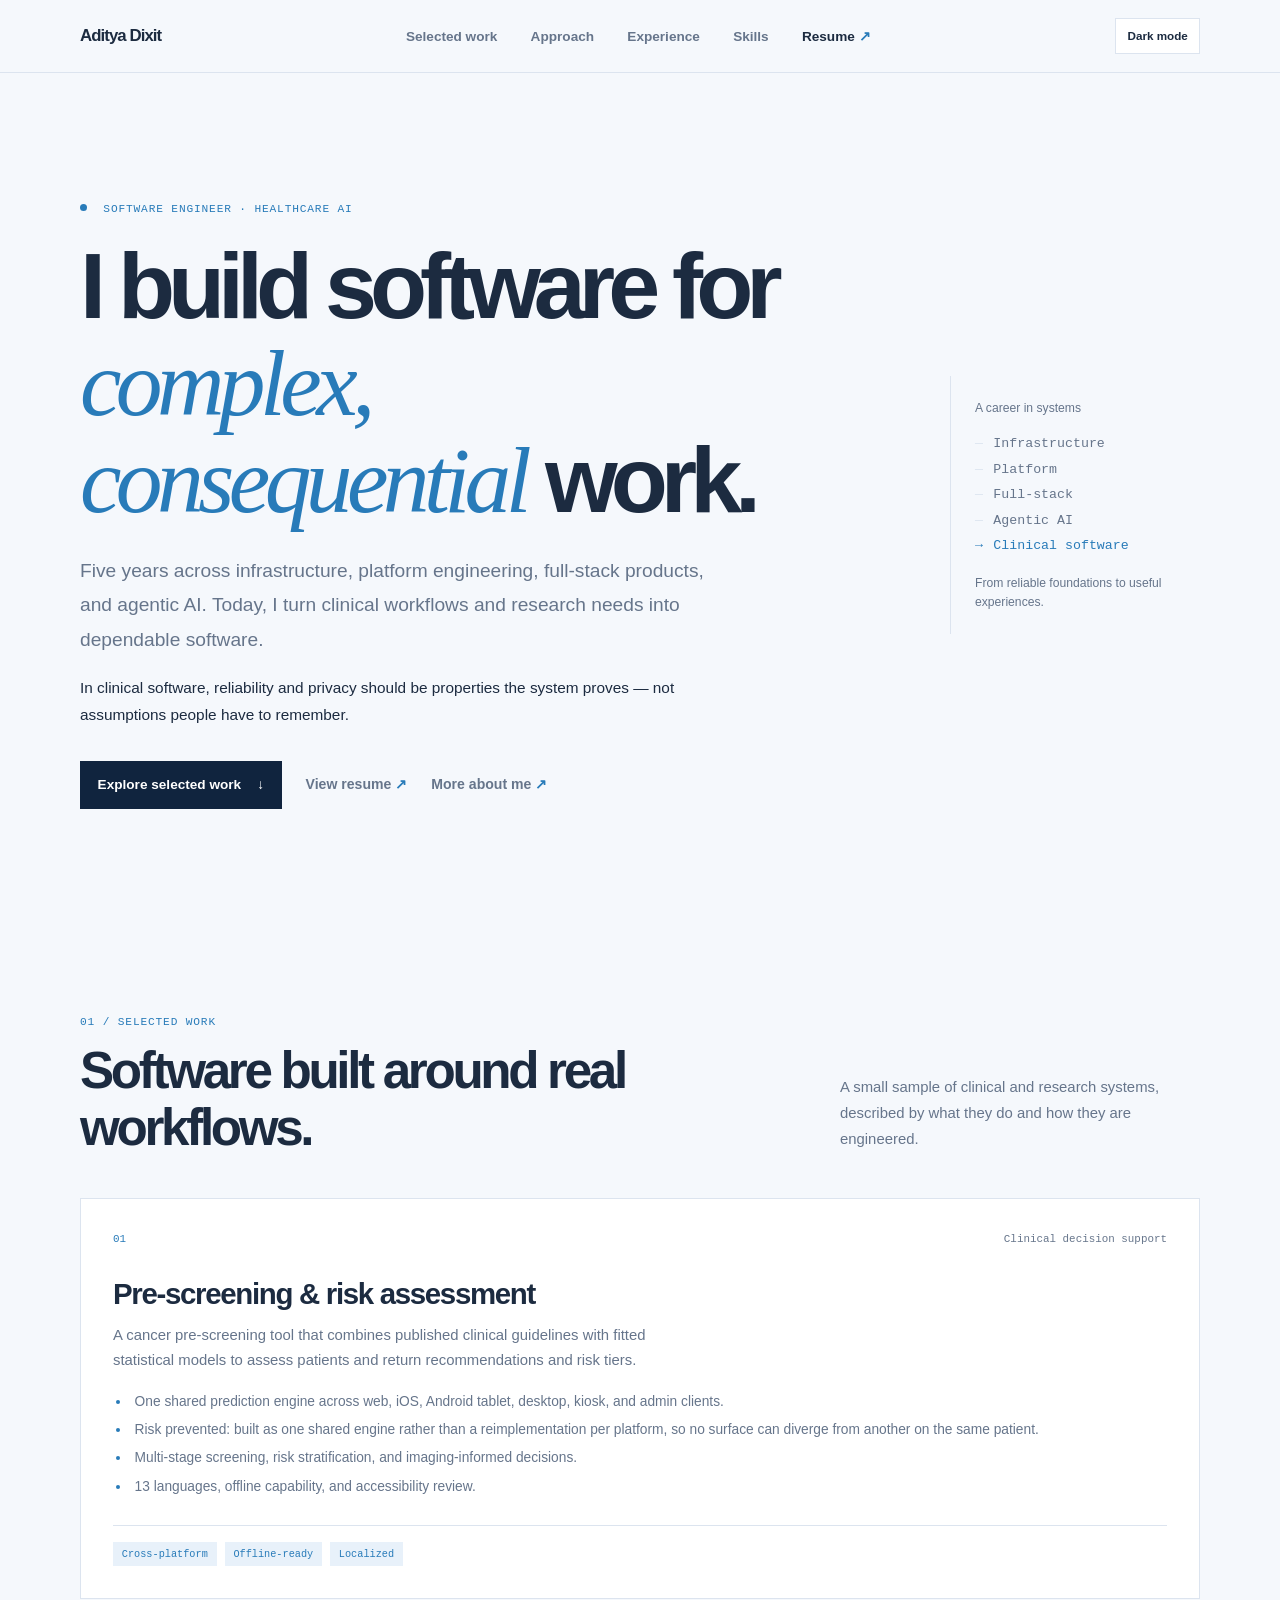
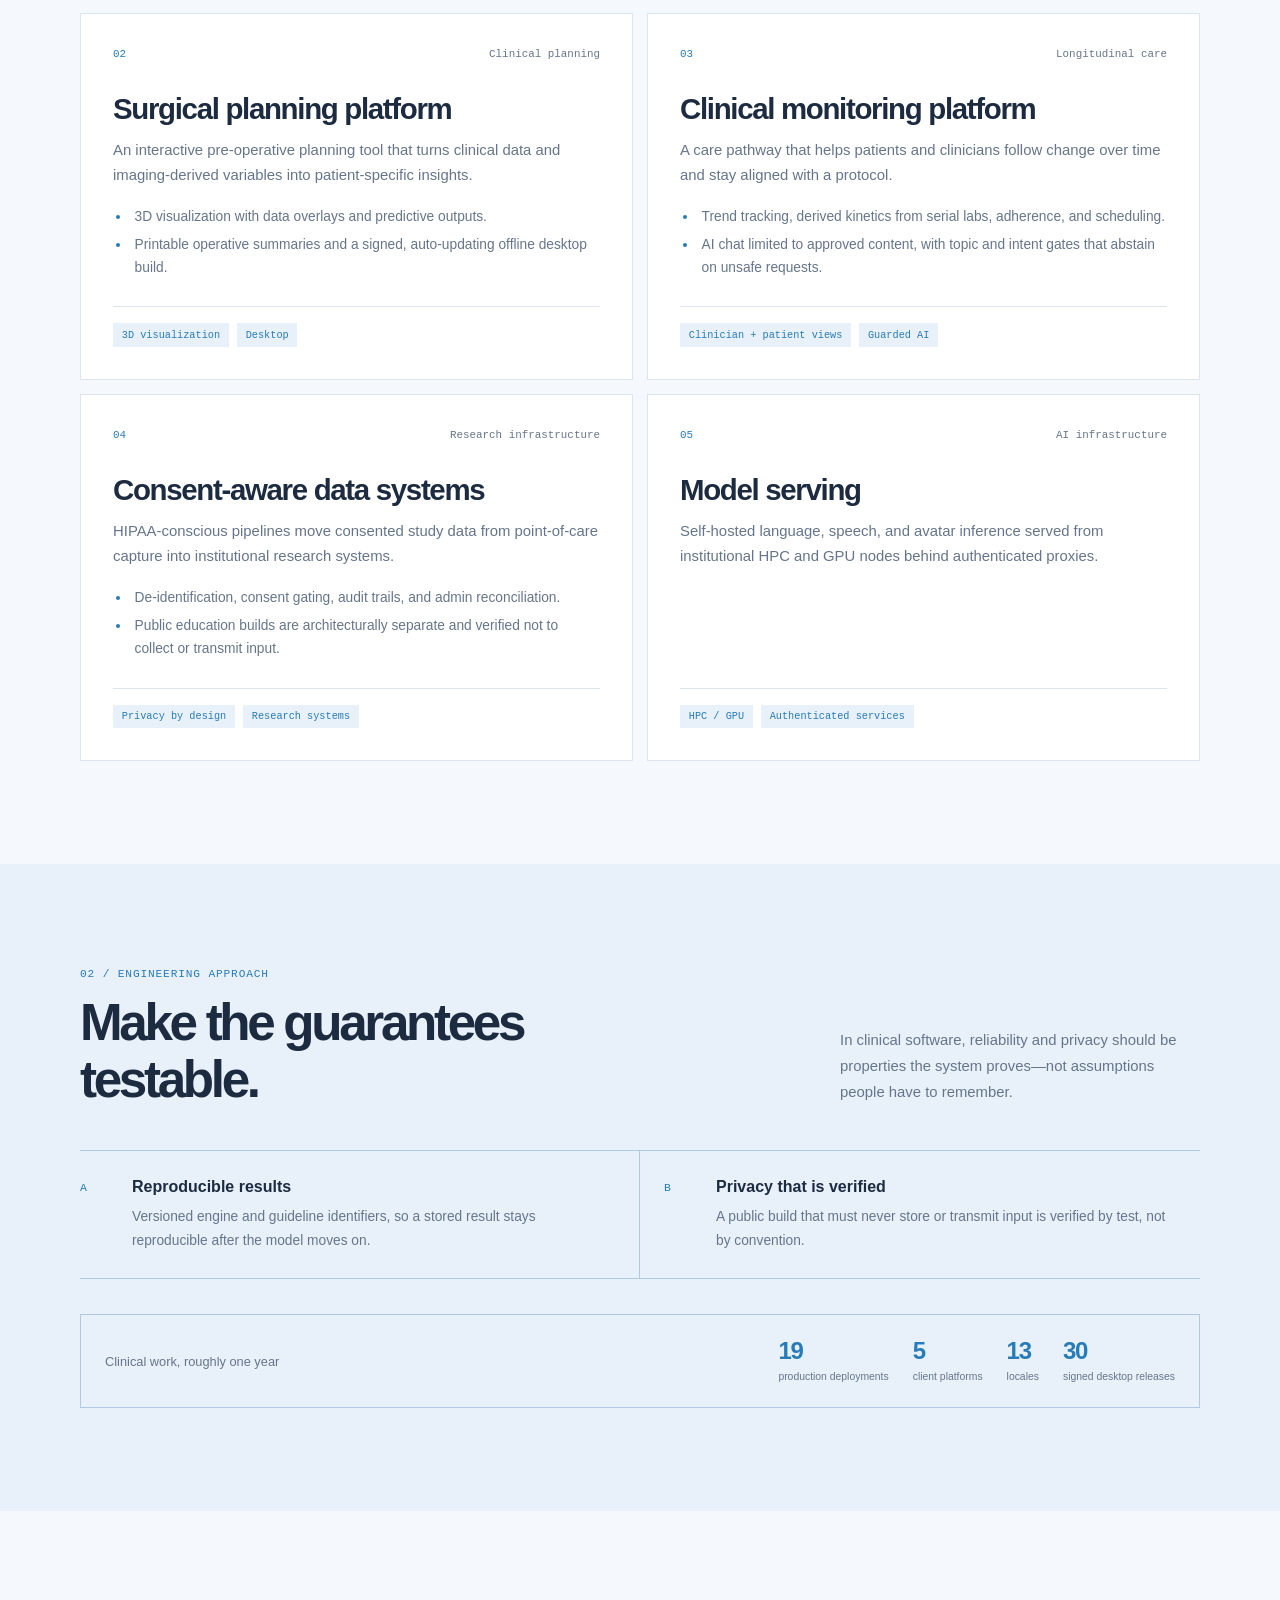
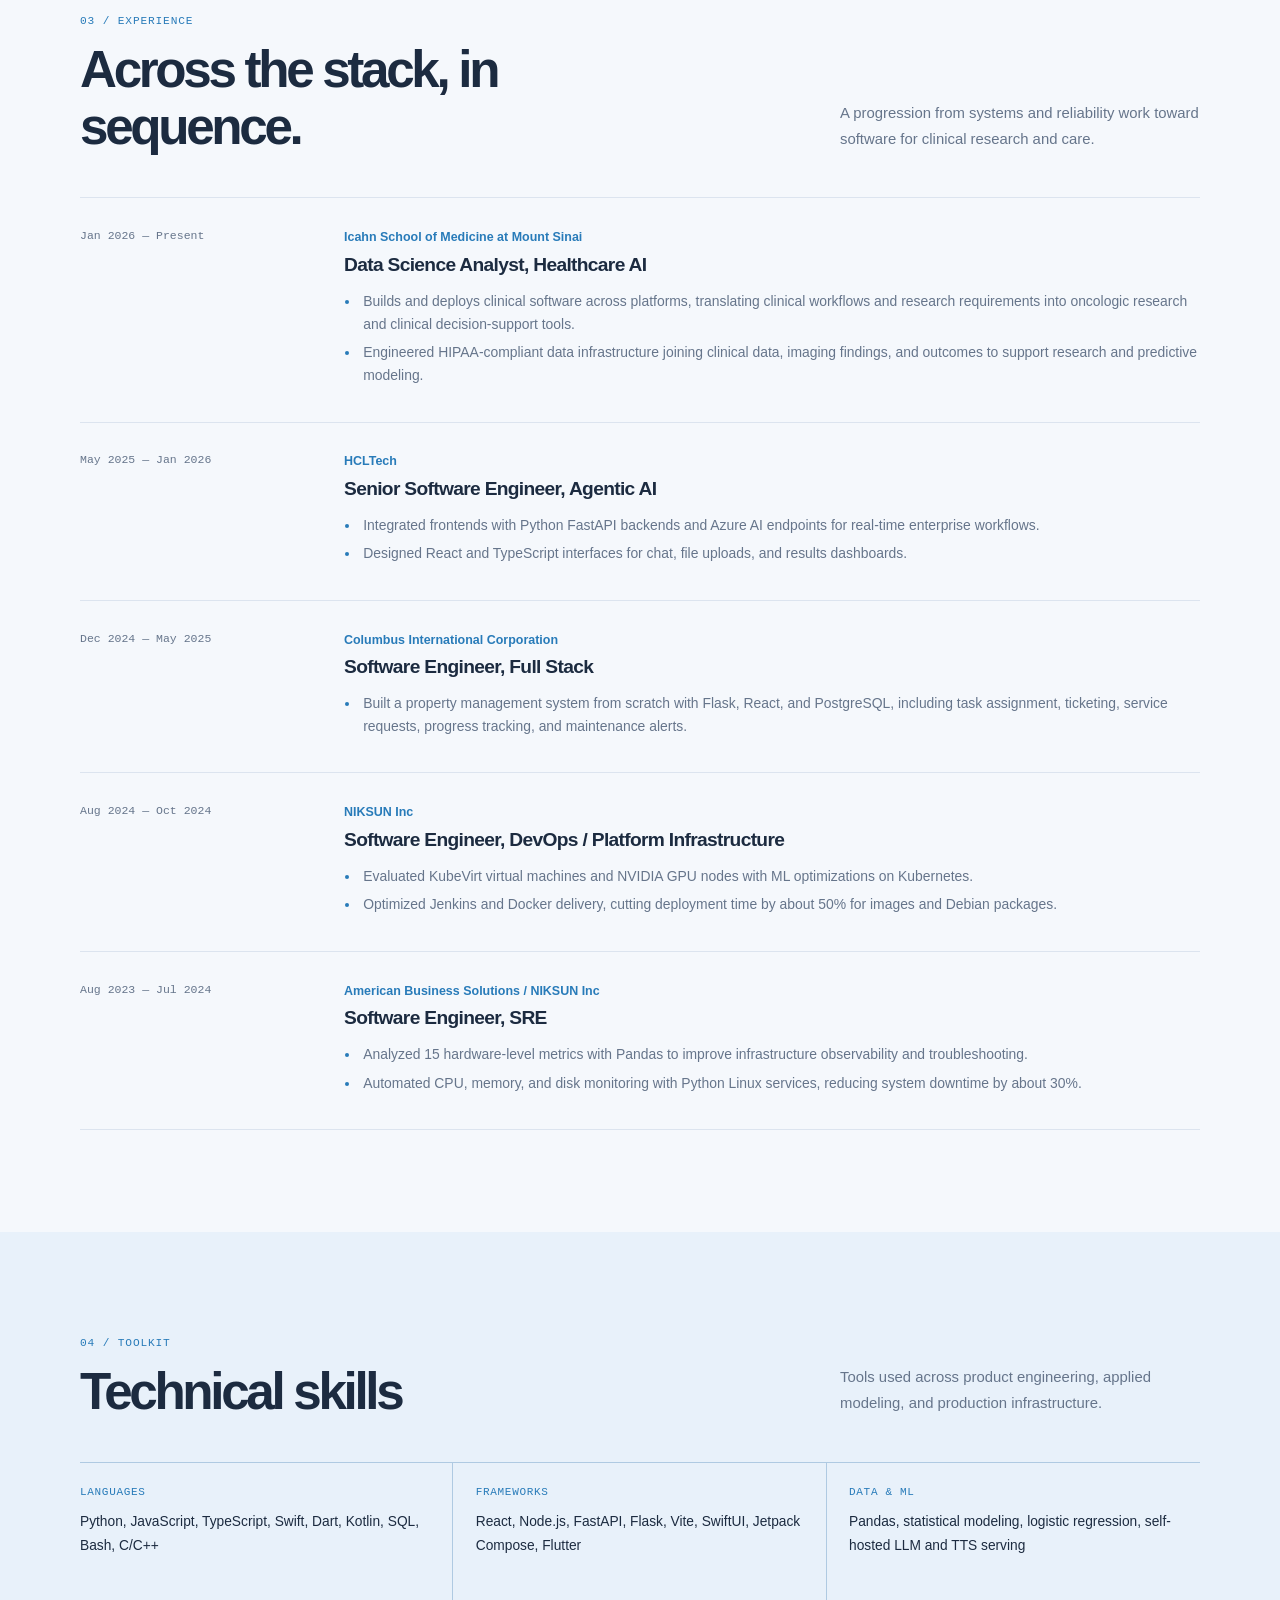
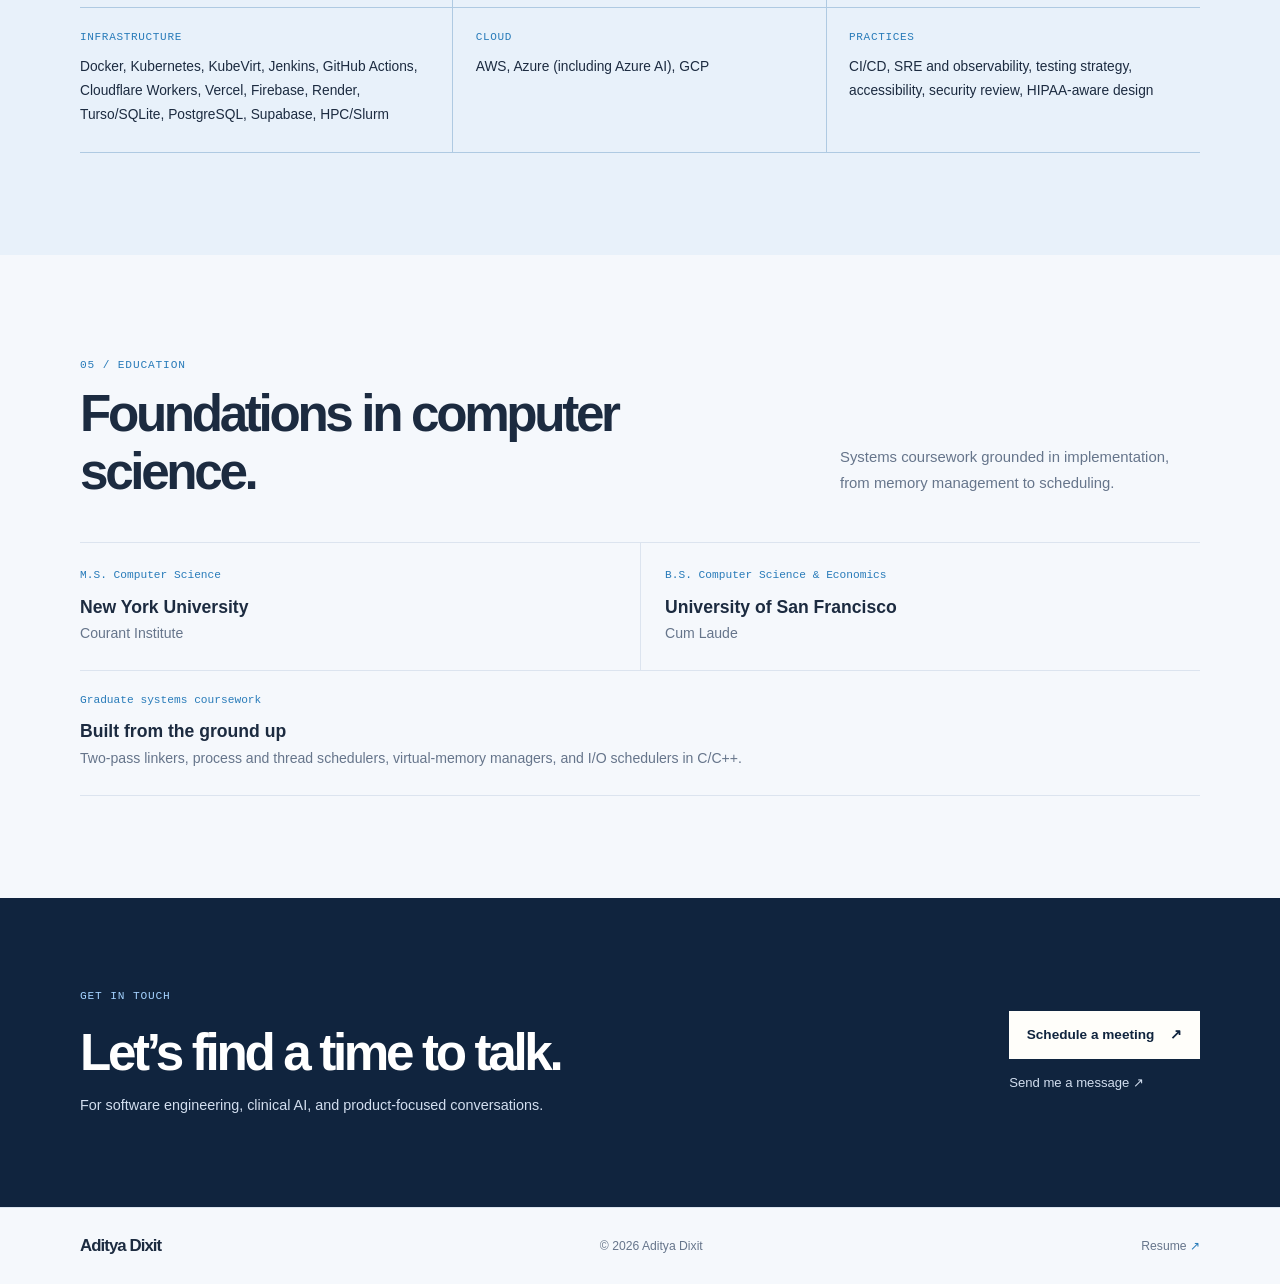
==== commit 4a120be3: "Refine clinical AI site messaging" ====
--- a/index.html
+++ b/index.html
@@ -4,8 +4,8 @@
   <meta charset="UTF-8" />
   <meta name="viewport" content="width=device-width, initial-scale=1.0" />
   <meta name="theme-color" content="#f5f8fc" />
-  <meta name="description" content="Aditya Dixit is a software engineer building dependable software and clinical AI systems." />
-  <title>Aditya Dixit — Software Engineer</title>
+  <meta name="description" content="Aditya Dixit builds clinical AI systems where reliability and privacy are properties the software proves, not assumptions people remember." />
+  <title>Aditya Dixit — Clinical AI Systems</title>
   <script>try{const t=localStorage.getItem('site-theme');if(t==='light'||t==='dark')document.documentElement.dataset.theme=t}catch(e){}</script>
   <link rel="stylesheet" href="styles.css" />
 </head>
@@ -27,6 +27,7 @@
         <p class="eyebrow"><span class="status-dot"></span> Software engineer · Healthcare AI</p>
         <h1>I build software for <em>complex, consequential</em> work.</h1>
         <p class="intro-lede">Five years across infrastructure, platform engineering, full-stack products, and agentic AI. Today, I turn clinical workflows and research needs into dependable software.</p>
+        <p class="intro-thesis">In clinical software, reliability and privacy should be properties the system proves — not assumptions people have to remember.</p>
         <div class="intro-actions"><a class="button button-dark" href="#work">Explore selected work <span aria-hidden="true">↓</span></a><a class="text-link" href="/resume.html">View resume <span aria-hidden="true">↗</span></a><a class="text-link" href="https://adityadixit.com" target="_blank" rel="noopener">More about me <span aria-hidden="true">↗</span></a></div>
       </div>
       <aside class="intro-note" aria-label="Career path">
@@ -39,7 +40,7 @@
     <section class="section-wrap section-block" id="work">
       <header class="section-heading"><div><p class="eyebrow">01 / Selected work</p><h2>Software built around real workflows.</h2></div><p class="section-summary">A small sample of clinical and research systems, described by what they do and how they are engineered.</p></header>
       <div class="work-grid">
-        <article class="work-card work-featured"><div class="card-top"><span class="card-index">01</span><span class="card-type">Clinical decision support</span></div><h3>Pre-screening &amp; risk assessment</h3><p>A cancer pre-screening tool that combines published clinical guidelines with fitted statistical models to assess patients and return recommendations and risk tiers.</p><ul class="detail-list"><li>One shared prediction engine across web, iOS, Android tablet, desktop, kiosk, and admin clients.</li><li>Multi-stage screening, risk stratification, and imaging-informed decisions.</li><li>13 languages, offline capability, and accessibility review.</li></ul><div class="card-footer"><span>Cross-platform</span><span>Offline-ready</span><span>Localized</span></div></article>
+        <article class="work-card work-featured"><div class="card-top"><span class="card-index">01</span><span class="card-type">Clinical decision support</span></div><h3>Pre-screening &amp; risk assessment</h3><p>A cancer pre-screening tool that combines published clinical guidelines with fitted statistical models to assess patients and return recommendations and risk tiers.</p><ul class="detail-list"><li>One shared prediction engine across web, iOS, Android tablet, desktop, kiosk, and admin clients.</li><li>Risk prevented: built as one shared engine rather than a reimplementation per platform, so no surface can diverge from another on the same patient.</li><li>Multi-stage screening, risk stratification, and imaging-informed decisions.</li><li>13 languages, offline capability, and accessibility review.</li></ul><div class="card-footer"><span>Cross-platform</span><span>Offline-ready</span><span>Localized</span></div></article>
         <article class="work-card"><div class="card-top"><span class="card-index">02</span><span class="card-type">Clinical planning</span></div><h3>Surgical planning platform</h3><p>An interactive pre-operative planning tool that turns clinical data and imaging-derived variables into patient-specific insights.</p><ul class="detail-list"><li>3D visualization with data overlays and predictive outputs.</li><li>Printable operative summaries and a signed, auto-updating offline desktop build.</li></ul><div class="card-footer"><span>3D visualization</span><span>Desktop</span></div></article>
         <article class="work-card"><div class="card-top"><span class="card-index">03</span><span class="card-type">Longitudinal care</span></div><h3>Clinical monitoring platform</h3><p>A care pathway that helps patients and clinicians follow change over time and stay aligned with a protocol.</p><ul class="detail-list"><li>Trend tracking, derived kinetics from serial labs, adherence, and scheduling.</li><li>AI chat limited to approved content, with topic and intent gates that abstain on unsafe requests.</li></ul><div class="card-footer"><span>Clinician + patient views</span><span>Guarded AI</span></div></article>
         <article class="work-card"><div class="card-top"><span class="card-index">04</span><span class="card-type">Research infrastructure</span></div><h3>Consent-aware data systems</h3><p>HIPAA-conscious pipelines move consented study data from point-of-care capture into institutional research systems.</p><ul class="detail-list"><li>De-identification, consent gating, audit trails, and admin reconciliation.</li><li>Public education builds are architecturally separate and verified not to collect or transmit input.</li></ul><div class="card-footer"><span>Privacy by design</span><span>Research systems</span></div></article>
@@ -49,10 +50,8 @@
 
     <section class="approach-section" id="approach"><div class="section-wrap section-block"><header class="section-heading"><div><p class="eyebrow">02 / Engineering approach</p><h2>Make the guarantees testable.</h2></div><p class="section-summary">In clinical software, reliability and privacy should be properties the system proves—not assumptions people have to remember.</p></header>
       <div class="approach-grid">
-        <article class="principle"><span class="principle-number">A</span><div><h3>One engine, many clients</h3><p>Shared decision logic prevents separate apps from disagreeing. Conformance vectors and cross-implementation regression tests catch drift in ported copies.</p></div></article>
-        <article class="principle"><span class="principle-number">B</span><div><h3>Reproducible results</h3><p>Versioned engine and guideline identifiers make each stored result traceable to the logic that produced it.</p></div></article>
-        <article class="principle"><span class="principle-number">C</span><div><h3>Privacy that is verified</h3><p>For public builds that must never retain or send input, bundle scans check storage and network APIs; runtime assertions check for zero calls, with a canary test that proves the guard works.</p></div></article>
-        <article class="principle"><span class="principle-number">D</span><div><h3>Security through the lifecycle</h3><p>PHI separation, consent gates, server-side secrets, SSO, bot mitigation, continuous security scanning, end-to-end tests, and WCAG AA contrast checks.</p></div></article>
+        <article class="principle"><span class="principle-number">A</span><div><h3>Reproducible results</h3><p>Versioned engine and guideline identifiers, so a stored result stays reproducible after the model moves on.</p></div></article>
+        <article class="principle"><span class="principle-number">B</span><div><h3>Privacy that is verified</h3><p>A public build that must never store or transmit input is verified by test, not by convention.</p></div></article>
       </div>
       <div class="scale-strip"><p>Clinical work, roughly one year</p><div><strong>19</strong><span>production deployments</span></div><div><strong>5</strong><span>client platforms</span></div><div><strong>13</strong><span>locales</span></div><div><strong>30</strong><span>signed desktop releases</span></div></div>
     </div></section>
--- a/styles.css
+++ b/styles.css
@@ -49,6 +49,7 @@
 h1 { max-width:790px; margin-bottom:1.5rem; font:600 clamp(3rem,7.3vw,6.3rem)/1.035 var(--display); letter-spacing:-.075em; }
 h1 em { color:var(--accent); font-family:var(--serif); font-weight:400; letter-spacing:-.06em; }
 .intro-lede { max-width:650px; margin-bottom:2rem; color:var(--muted); font-size:clamp(1.02rem,1.6vw,1.2rem); line-height:1.8; }
+.intro-thesis { max-width:620px; margin:-.9rem 0 2rem; color:var(--ink); font-size:.96rem; line-height:1.75; }
 .intro-actions { display:flex; align-items:center; gap:1.5rem; flex-wrap:wrap; }
 .button { min-height:48px; display:inline-flex; align-items:center; justify-content:center; gap:1rem; padding:.72rem 1.1rem; font-size:.85rem; font-weight:700; transition:transform .18s ease,background .18s ease; }
 .button:hover { transform:translateY(-2px); text-decoration:none; }
